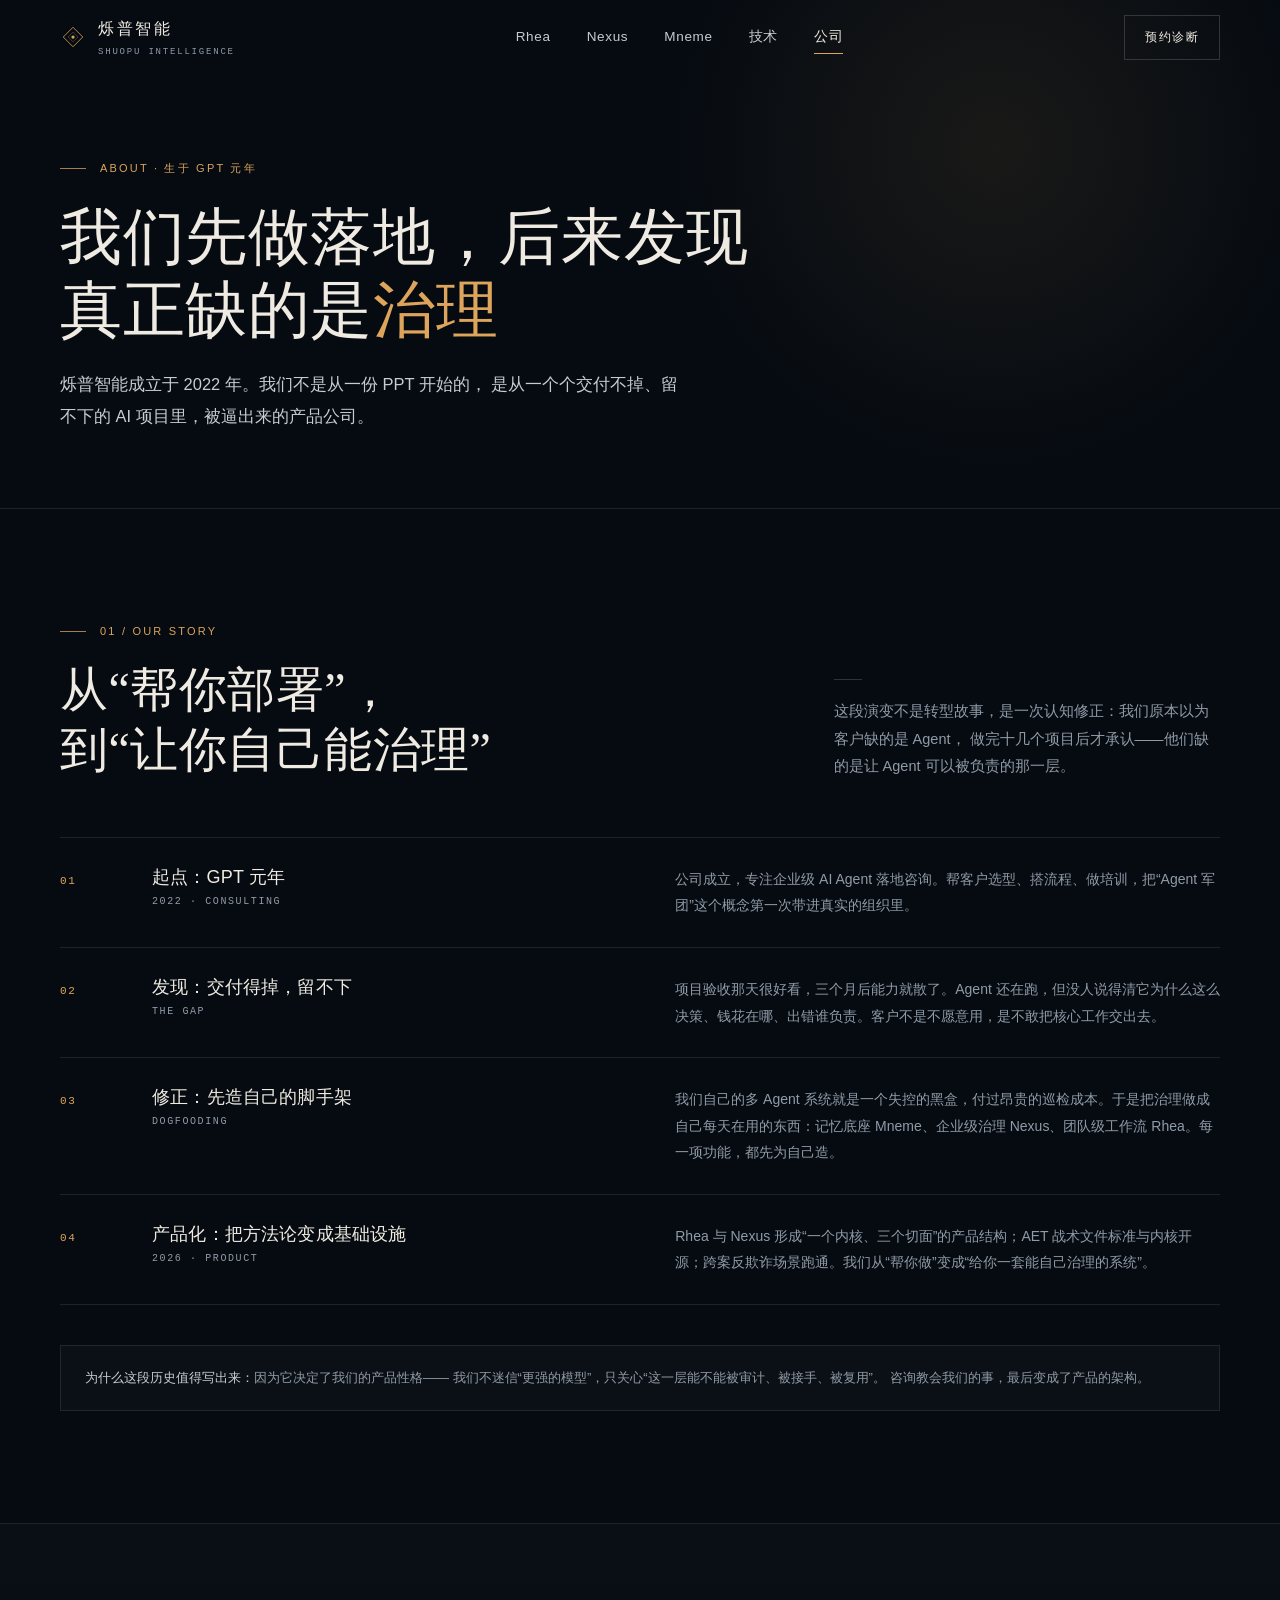
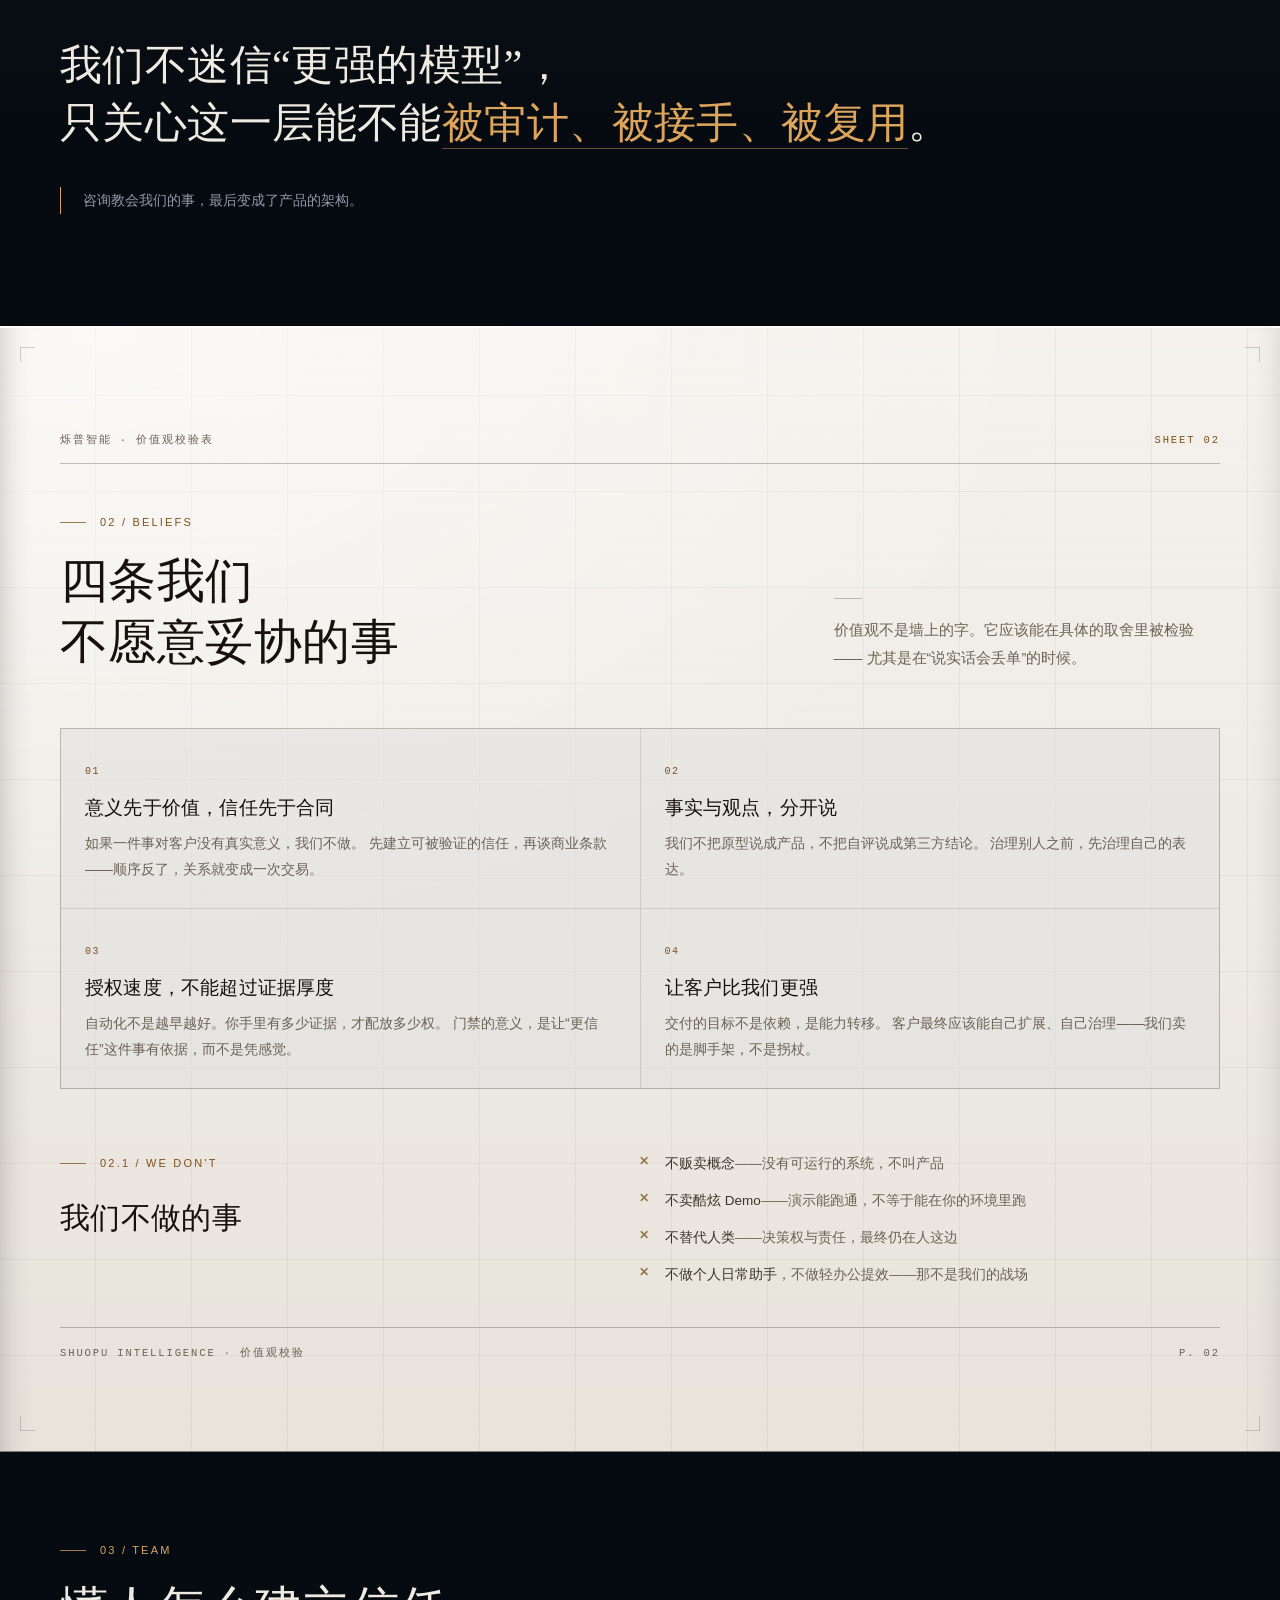
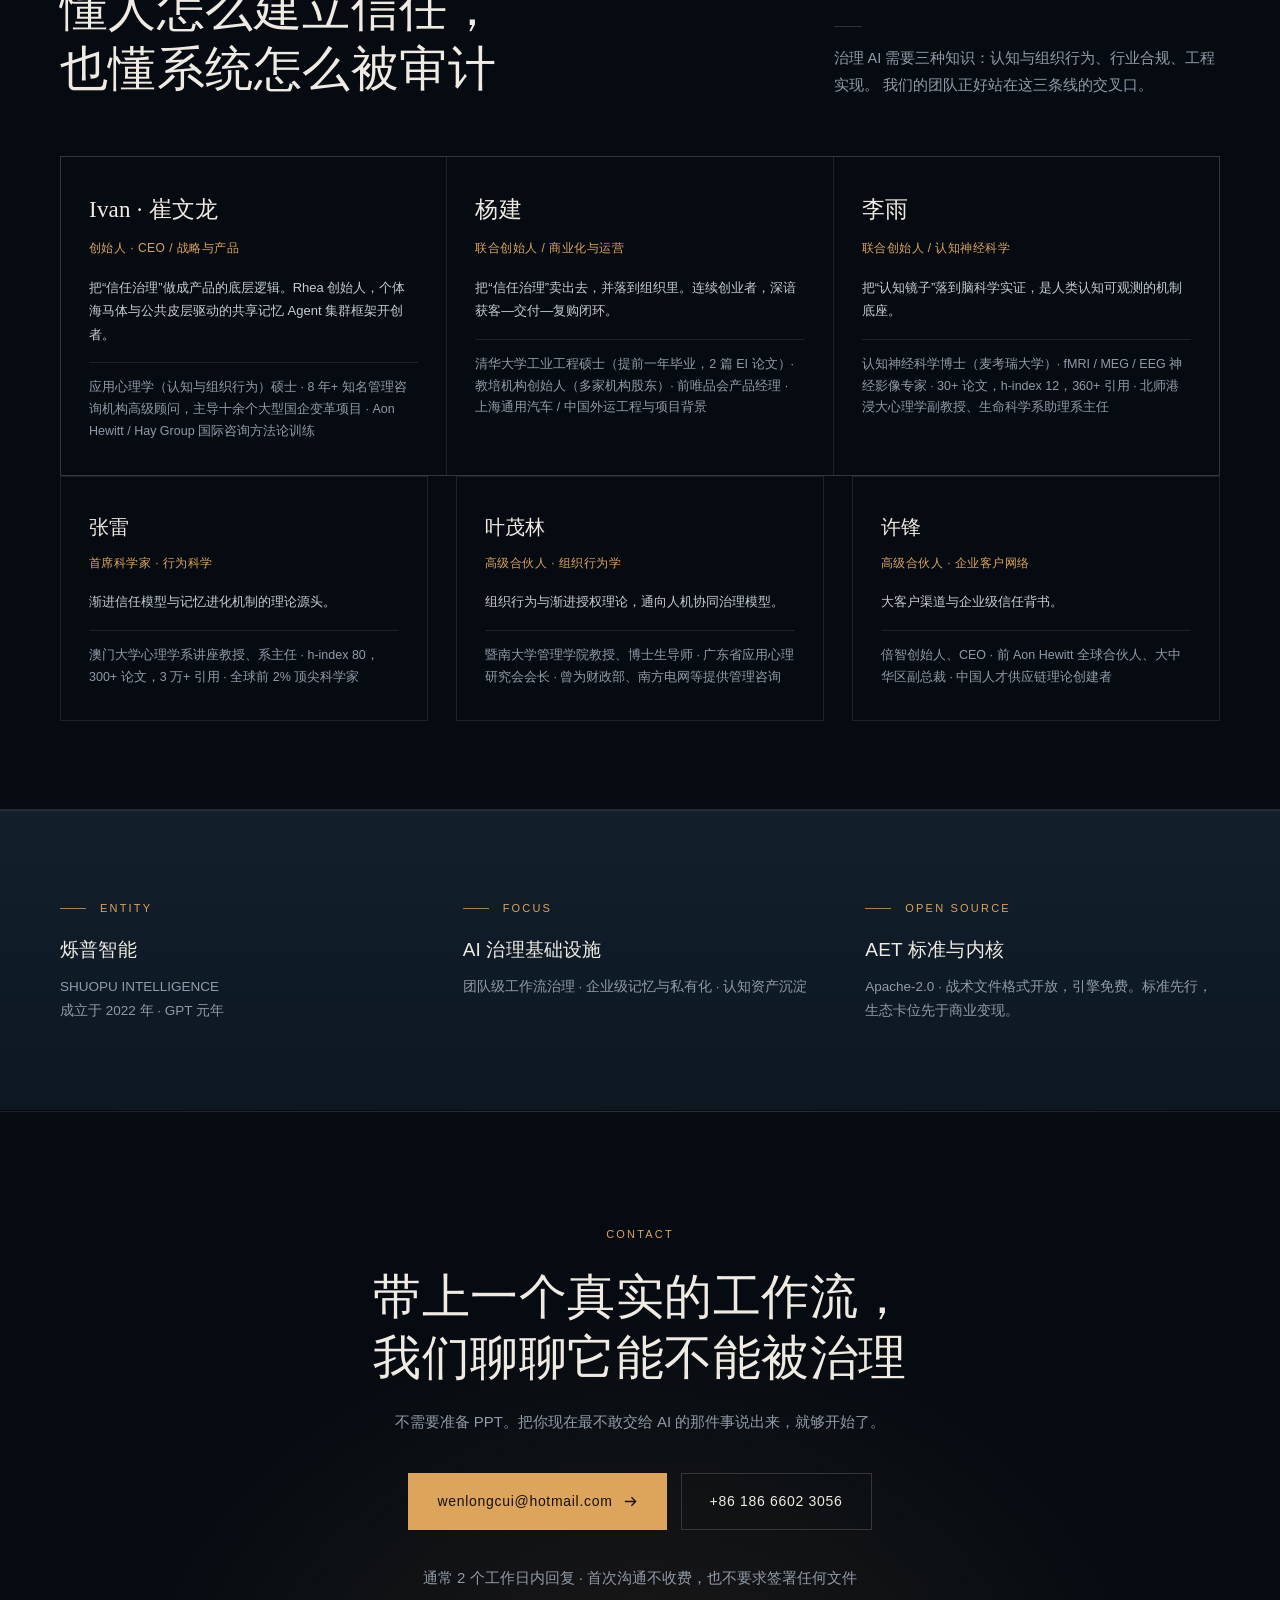
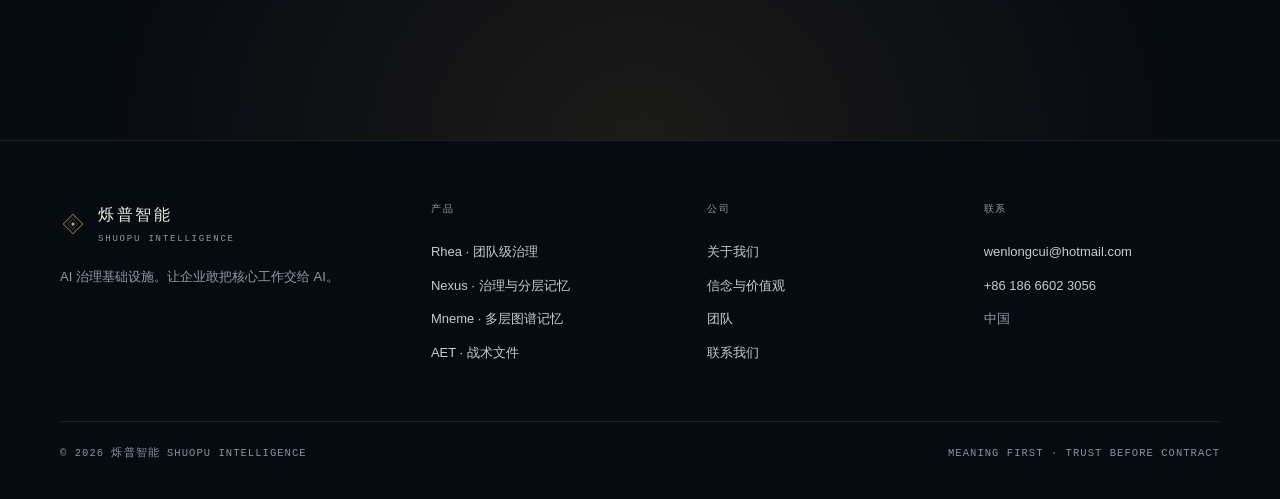
==== about.html @ 99a4a3c3 "docs(site): 烁普智能官网首版上线 7 个正式页面 + 品牌资产（22 文件 / 316KB），纯静态、零后端依赖。 部署到 GitHub Pages（免费 HTTPS + 全球 CDN），" ====
<!DOCTYPE html>
<html lang="zh-CN">
<head>
<meta charset="UTF-8">
<meta name="viewport" content="width=device-width, initial-scale=1.0">
<title>关于我们 · 烁普智能 | AI 治理基础设施</title>
<meta name="description" content="烁普智能成立于 GPT 元年 2022。从企业 Agent 落地咨询出发，把治理方法论产品化为 Rhea、Nexus 与 Mneme——做企业 AI 的治理基础设施。">
<meta name="theme-color" content="#060B11">
<link rel="stylesheet" href="assets/css/site.css">
<link rel="icon" href="data:image/svg+xml,%3Csvg xmlns='http://www.w3.org/2000/svg' viewBox='0 0 32 32'%3E%3Crect width='32' height='32' fill='%23060B11'/%3E%3Cpath d='M16 5 L27 16 L16 27 L5 16 Z' fill='none' stroke='%23DDA45C' stroke-width='1.2'/%3E%3Ccircle cx='16' cy='16' r='2.4' fill='%23DDA45C'/%3E%3C/svg%3E">
</head>
<body>

<a class="skip" href="#main">跳到主要内容</a>

<header class="nav">
  <div class="wrap">
    <a class="brand" href="index.html" aria-label="烁普智能首页">
      <svg viewBox="0 0 32 32" fill="none" aria-hidden="true">
        <path d="M16 4 L28 16 L16 28 L4 16 Z" stroke="#DDA45C" stroke-width="1"/>
        <path d="M16 10 L22 16 L16 22 L10 16 Z" stroke="#DDA45C" stroke-width="0.8" opacity="0.45"/>
        <circle cx="16" cy="16" r="2" fill="#DDA45C"/>
      </svg>
      <span class="brand-name">烁普智能<span>SHUOPU INTELLIGENCE</span></span>
    </a>
    <nav class="nav-links" id="navLinks">
      <a href="rhea.html">Rhea</a>
      <a href="nexus.html">Nexus</a>
      <a href="index.html#mneme">Mneme</a>
      <a href="index.html#technology">技术</a>
      <a href="about.html" class="active">公司</a>
      <a class="nav-mobile-cta" href="about.html#contact">预约诊断 →</a>
    </nav>
    <a class="nav-cta" href="#contact">预约诊断</a>
    <button class="burger" aria-label="菜单" aria-expanded="false"><span></span></button>
  </div>
</header>

<!-- HERO -->
<section class="phero">
  <div class="wrap">
    <div class="eyebrow rv">About · 生于 GPT 元年</div>
    <h1 class="h-display rv rv-d1">我们先做落地，后来发现<br>真正缺的是<span class="accent">治理</span></h1>
    <p class="rv rv-d2">
      烁普智能成立于 2022 年。我们不是从一份 PPT 开始的，
      是从一个个交付不掉、留不下的 AI 项目里，被逼出来的产品公司。
    </p>
  </div>
</section>

<main id="main" tabindex="-1">

<!-- 故事 -->
<section class="section section--xl">
  <div class="wrap">
    <div class="sec-head">
      <div>
        <div class="eyebrow rv">01 / Our Story</div>
        <h2 class="h1 rv rv-d1">从“帮你部署”，<br>到“让你自己能治理”</h2>
      </div>
      <p class="rv rv-d2">
        这段演变不是转型故事，是一次认知修正：我们原本以为客户缺的是 Agent，
        做完十几个项目后才承认——他们缺的是让 Agent 可以被负责的那一层。
      </p>
    </div>

    <div class="flist">
      <div class="fitem rv">
        <span class="n">01</span>
        <h3>起点：GPT 元年<small>2022 · Consulting</small></h3>
        <p>公司成立，专注企业级 AI Agent 落地咨询。帮客户选型、搭流程、做培训，把“Agent 军团”这个概念第一次带进真实的组织里。</p>
      </div>
      <div class="fitem rv">
        <span class="n">02</span>
        <h3>发现：交付得掉，留不下<small>The Gap</small></h3>
        <p>项目验收那天很好看，三个月后能力就散了。Agent 还在跑，但没人说得清它为什么这么决策、钱花在哪、出错谁负责。客户不是不愿意用，是不敢把核心工作交出去。</p>
      </div>
      <div class="fitem rv">
        <span class="n">03</span>
        <h3>修正：先造自己的脚手架<small>Dogfooding</small></h3>
        <p>我们自己的多 Agent 系统就是一个失控的黑盒，付过昂贵的巡检成本。于是把治理做成自己每天在用的东西：记忆底座 Mneme、企业级治理 Nexus、团队级工作流 Rhea。每一项功能，都先为自己造。</p>
      </div>
      <div class="fitem rv">
        <span class="n">04</span>
        <h3>产品化：把方法论变成基础设施<small>2026 · Product</small></h3>
        <p>Rhea 与 Nexus 形成“一个内核、三个切面”的产品结构；AET 战术文件标准与内核开源；跨案反欺诈场景跑通。我们从“帮你做”变成“给你一套能自己治理的系统”。</p>
      </div>
    </div>

    <div class="note rv mt-40">
      <strong>为什么这段历史值得写出来：</strong>因为它决定了我们的产品性格——
      我们不迷信“更强的模型”，只关心“这一层能不能被审计、被接手、被复用”。
      咨询教会我们的事，最后变成了产品的架构。
    </div>
  </div>
</section>

<!-- 全宽陈述段 · 落点 -->
<section class="lede">
  <div class="wrap">
    <p class="statement statement--long rv">我们不迷信“更强的模型”，<br>只关心这一层能不能<span class="accent">被审计、被接手、被复用</span>。</p>
    <p class="lede-note rv rv-d1">
      咨询教会我们的事，最后变成了产品的架构。
    </p>
  </div>
</section>

<!-- 信念 · 纸面段（本页唯一的反相页）-->
<section class="section sheet" id="belief">
  <div class="wrap">
    <div class="sheet-head">
      <span>烁普智能 · 价值观校验表</span>
      <span class="sl">SHEET 02</span>
    </div>

    <div class="sec-head">
      <div>
        <div class="eyebrow rv">02 / Beliefs</div>
        <h2 class="h1 rv rv-d1">四条我们<br>不愿意妥协的事</h2>
      </div>
      <p class="rv rv-d2">
        价值观不是墙上的字。它应该能在具体的取舍里被检验——
        尤其是在“说实话会丢单”的时候。
      </p>
    </div>

    <div class="mgrid mgrid--2 rv">
      <div class="mcell">
        <span class="m-k">01</span>
        <h3 class="bel-h">意义先于价值，信任先于合同</h3>
        <p class="bel-p">如果一件事对客户没有真实意义，我们不做。
          先建立可被验证的信任，再谈商业条款——顺序反了，关系就变成一次交易。</p>
      </div>
      <div class="mcell">
        <span class="m-k">02</span>
        <h3 class="bel-h">事实与观点，分开说</h3>
        <p class="bel-p">我们不把原型说成产品，不把自评说成第三方结论。
          治理别人之前，先治理自己的表达。</p>
      </div>
      <div class="mcell">
        <span class="m-k">03</span>
        <h3 class="bel-h">授权速度，不能超过证据厚度</h3>
        <p class="bel-p">自动化不是越早越好。你手里有多少证据，才配放多少权。
          门禁的意义，是让“更信任”这件事有依据，而不是凭感觉。</p>
      </div>
      <div class="mcell">
        <span class="m-k">04</span>
        <h3 class="bel-h">让客户比我们更强</h3>
        <p class="bel-p">交付的目标不是依赖，是能力转移。
          客户最终应该能自己扩展、自己治理——我们卖的是脚手架，不是拐杖。</p>
      </div>
    </div>

    <div class="split split--top mt-64">
      <div>
        <div class="eyebrow rv">02.1 / We Don't</div>
        <h3 class="h2 h2-sm rv rv-d1 mt-24">我们不做的事</h3>
      </div>
      <div class="rv rv-d1">
        <ul class="dont">
          <li><span>不贩卖概念</span>——没有可运行的系统，不叫产品</li>
          <li><span>不卖酷炫 Demo</span>——演示能跑通，不等于能在你的环境里跑</li>
          <li><span>不替代人类</span>——决策权与责任，最终仍在人这边</li>
          <li><span>不做个人日常助手</span>，不做轻办公提效——那不是我们的战场</li>
        </ul>
      </div>
    </div>

    <div class="folio">
      <span>SHUOPU INTELLIGENCE · 价值观校验</span>
      <span>P. 02</span>
    </div>
  </div>
</section>

<!-- 团队 -->
<section class="section" id="team">
  <div class="wrap">
    <div class="sec-head">
      <div>
        <div class="eyebrow rv">03 / Team</div>
        <h2 class="h1 rv rv-d1">懂人怎么建立信任，<br>也懂系统怎么被审计</h2>
      </div>
      <p class="rv rv-d2">
        治理 AI 需要三种知识：认知与组织行为、行业合规、工程实现。
        我们的团队正好站在这三条线的交叉口。
      </p>
    </div>

    <div class="team-grid">
      <div class="person rv">
        <div class="nm">Ivan · 崔文龙</div>
        <div class="rl">创始人 · CEO / 战略与产品</div>
        <p>把“信任治理”做成产品的底层逻辑。Rhea 创始人，个体海马体与公共皮层驱动的共享记忆 Agent 集群框架开创者。</p>
        <div class="cv">应用心理学（认知与组织行为）硕士 · 8 年+ 知名管理咨询机构高级顾问，主导十余个大型国企变革项目 · Aon Hewitt / Hay Group 国际咨询方法论训练</div>
      </div>
      <div class="person rv rv-d1">
        <div class="nm">杨建</div>
        <div class="rl">联合创始人 / 商业化与运营</div>
        <p>把“信任治理”卖出去，并落到组织里。连续创业者，深谙获客—交付—复购闭环。</p>
        <div class="cv">清华大学工业工程硕士（提前一年毕业，2 篇 EI 论文）· 教培机构创始人（多家机构股东）· 前唯品会产品经理 · 上海通用汽车 / 中国外运工程与项目背景</div>
      </div>
      <div class="person rv rv-d2">
        <div class="nm">李雨</div>
        <div class="rl">联合创始人 / 认知神经科学</div>
        <p>把“认知镜子”落到脑科学实证，是人类认知可观测的机制底座。</p>
        <div class="cv">认知神经科学博士（麦考瑞大学）· fMRI / MEG / EEG 神经影像专家 · 30+ 论文，h-index 12，360+ 引用 · 北师港浸大心理学副教授、生命科学系助理系主任</div>
      </div>
    </div>

    <div class="grid g3">
      <div class="person person--box rv">
        <div class="nm nm-sm">张雷</div>
        <div class="rl">首席科学家 · 行为科学</div>
        <p>渐进信任模型与记忆进化机制的理论源头。</p>
        <div class="cv">澳门大学心理学系讲座教授、系主任 · h-index 80，300+ 论文，3 万+ 引用 · 全球前 2% 顶尖科学家</div>
      </div>
      <div class="person person--box rv rv-d1">
        <div class="nm nm-sm">叶茂林</div>
        <div class="rl">高级合伙人 · 组织行为学</div>
        <p>组织行为与渐进授权理论，通向人机协同治理模型。</p>
        <div class="cv">暨南大学管理学院教授、博士生导师 · 广东省应用心理研究会会长 · 曾为财政部、南方电网等提供管理咨询</div>
      </div>
      <div class="person person--box rv rv-d2">
        <div class="nm nm-sm">许锋</div>
        <div class="rl">高级合伙人 · 企业客户网络</div>
        <p>大客户渠道与企业级信任背书。</p>
        <div class="cv">倍智创始人、CEO · 前 Aon Hewitt 全球合伙人、大中华区副总裁 · 中国人才供应链理论创建者</div>
      </div>
    </div>
  </div>
</section>

<!-- 公司信息 -->
<section class="section bg-2 section--line">
  <div class="wrap">
    <div class="grid g3 g3--wide">
      <div class="rv">
        <div class="eyebrow">Entity</div>
        <h3 class="h3" style="margin:16px 0 10px">烁普智能</h3>
        <p class="small">SHUOPU INTELLIGENCE<br>成立于 2022 年 · GPT 元年</p>
      </div>
      <div class="rv rv-d1">
        <div class="eyebrow">Focus</div>
        <h3 class="h3" style="margin:16px 0 10px">AI 治理基础设施</h3>
        <p class="small">团队级工作流治理 · 企业级记忆与私有化 · 认知资产沉淀</p>
      </div>
      <div class="rv rv-d2">
        <div class="eyebrow">Open Source</div>
        <h3 class="h3" style="margin:16px 0 10px">AET 标准与内核</h3>
        <p class="small">Apache-2.0 · 战术文件格式开放，引擎免费。标准先行，生态卡位先于商业变现。</p>
      </div>
    </div>
  </div>
</section>

<!-- 联系 -->
<section class="cta" id="contact">
  <div class="wrap">
    <div class="eyebrow eyebrow--plain eyebrow--c rv">Contact</div>
    <h2 class="h1 rv rv-d1">带上一个真实的工作流，<br>我们聊聊它能不能被治理</h2>
    <p class="rv rv-d2">不需要准备 PPT。把你现在最不敢交给 AI 的那件事说出来，就够开始了。</p>
    <div class="cta-actions rv rv-d3">
      <a class="btn btn--solid" href="mailto:wenlongcui@hotmail.com">wenlongcui@hotmail.com
        <svg viewBox="0 0 16 16" fill="none" stroke="currentColor" stroke-width="1.4"><path d="M2 8h11M9 3.5 13.5 8 9 12.5"/></svg>
      </a>
      <a class="btn btn--ghost" href="tel:18666023056">+86 186 6602 3056</a>
    </div>
    <p class="small rv rv-d3" style="margin-top:34px">通常 2 个工作日内回复 · 首次沟通不收费，也不要求签署任何文件</p>
  </div>
</section>

</main>

<footer class="footer">
  <div class="wrap">
    <div class="foot-top">
      <div class="foot-brand">
        <a class="brand" href="index.html">
          <svg viewBox="0 0 32 32" fill="none" aria-hidden="true">
            <path d="M16 4 L28 16 L16 28 L4 16 Z" stroke="#DDA45C" stroke-width="1"/>
            <path d="M16 10 L22 16 L16 22 L10 16 Z" stroke="#DDA45C" stroke-width="0.8" opacity="0.45"/>
            <circle cx="16" cy="16" r="2" fill="#DDA45C"/>
          </svg>
          <span class="brand-name">烁普智能<span>SHUOPU INTELLIGENCE</span></span>
        </a>
        <p>AI 治理基础设施。让企业敢把核心工作交给 AI。</p>
      </div>
      <div class="foot-col">
        <h5>产品</h5>
        <a href="rhea.html">Rhea · 团队级治理</a>
        <a href="nexus.html">Nexus · 治理与分层记忆</a>
        <a href="index.html#mneme">Mneme · 多层图谱记忆</a>
        <a href="index.html#technology">AET · 战术文件</a>
      </div>
      <div class="foot-col">
        <h5>公司</h5>
        <a href="about.html">关于我们</a>
        <a href="about.html#belief">信念与价值观</a>
        <a href="index.html#team">团队</a>
        <a href="about.html#contact">联系我们</a>
      </div>
      <div class="foot-col">
        <h5>联系</h5>
        <a href="mailto:wenlongcui@hotmail.com">wenlongcui@hotmail.com</a>
        <a href="tel:18666023056">+86 186 6602 3056</a>
        <span style="color:var(--muted)">中国</span>
      </div>
    </div>
    <div class="foot-bot">
      <span>© 2026 烁普智能 SHUOPU INTELLIGENCE</span>
      <span>MEANING FIRST · TRUST BEFORE CONTRACT</span>
    </div>
  </div>
</footer>

<script src="assets/js/site.js"></script>
</body>
</html>
---- assets/css/site.css ----
/* ==========================================================================
   烁普智能 · SHUOPU INTELLIGENCE
   Design system — dark editorial / infrastructure

   三层明度（这是全站"翻页感"的地基）：
     01 深场   --ink-0      连续阅读的地面
     02 抬升面 --bg-2       带顶边高光与技术线的"面板"，比地面亮一档
     03 纸面   --.sheet     米白反相页，每页最多 1 处，像从黑册子里翻出的一页装订报告

   章节垂直节奏三档：--rh-1 112（开章）/ --rh-2 88（常规）/ --rh-3 64（续写）
   ========================================================================== */

:root {
  /* ---- 明度阶梯 ---- */
  --ink-0: #060B11;          /* 深场 */
  --ink-1: #0E1A25;          /* 抬升面（.bg-2 渐变落点） */
  --ink-1h: #131F2B;         /* 抬升面渐变起点 */
  --ink-1b: #0C1722;         /* 抬升面渐变终点 */
  --ink-2: #16232F;          /* 面板内再抬一层（hover / 子块） */
  --ink-3: #1D2C3A;
  --ink-console: #070E15;

  /* ---- 文字（深场）---- */
  --text: #EFEBE2;
  --text-2: #C6CCD3;
  --muted: #909BA8;          /* 正文小字 6.9:1 on ink-0 */
  --muted-2: #86929F;        /* 弱化但仍达 AA（表格"不具备"列） */

  /* ---- 线 ---- */
  --line: rgba(232, 228, 218, 0.10);
  --line-2: rgba(232, 228, 218, 0.18);
  --line-3: rgba(232, 228, 218, 0.26);

  /* ---- 强调 ---- */
  --amber: #DDA45C;
  --amber-2: #F0C48A;
  --amber-dim: rgba(221, 164, 92, 0.14);
  --teal: #7FB3AB;
  --violet: #A6A0CF;

  /* ---- 纸面（反相页）---- */
  --paper: #EFEBE3;
  --paper-2: #E8E3D9;
  --paper-ink: #16110C;      /* 15.9:1 */
  --paper-ink-2: #3B3429;    /* 10.3:1 */
  --paper-ink-3: #6A6255;    /* 5.1:1 */
  --paper-line: rgba(22, 17, 12, 0.14);
  --paper-line-2: rgba(22, 17, 12, 0.26);
  --paper-grid: rgba(22, 17, 12, 0.05);
  --paper-mark: rgba(22, 17, 12, 0.32);
  --paper-edge: rgba(255, 253, 248, 0.9);
  --paper-amber: #7E5119;    /* 5.7:1 on paper, 5.1:1 on 赭色底 */
  --paper-amber-2: #5F3C10;
  --paper-teal: #2C645E;     /* 5.6:1 */
  --paper-violet: #4F4A87;

  /* ---- 字体 ---- */
  --sans: "Inter", -apple-system, BlinkMacSystemFont, "Segoe UI", "PingFang SC",
    "Hiragino Sans GB", "Microsoft YaHei", "Source Han Sans SC", "Noto Sans CJK SC",
    sans-serif;
  --serif: "Songti SC", "Source Han Serif SC", "Noto Serif CJK SC", "Noto Serif SC",
    "STSong", "SimSun", Georgia, serif;
  --mono: "SF Mono", "JetBrains Mono", "IBM Plex Mono", Menlo, Consolas, monospace;

  /* ---- 尺度 ---- */
  --w: 1240px;
  --pad: 40px;
  --nav-h: 76px;

  /* ---- 章节节奏 ---- */
  --rh-1: 112px;
  --rh-2: 88px;
  --rh-3: 64px;

  /* ---- 动效 ---- */
  --ease: cubic-bezier(0.22, 0.61, 0.36, 1);
  --t-fast: 0.24s;
  --t-mid: 0.4s;
  --rv: 0.7s;
}

* { margin: 0; padding: 0; box-sizing: border-box; }

html {
  scroll-behavior: smooth;
  scroll-padding-top: calc(var(--nav-h) + 20px);
  -webkit-text-size-adjust: 100%;
}

body {
  background: var(--ink-0);
  color: var(--text);
  font-family: var(--sans);
  font-size: 15px;
  line-height: 1.8;
  font-weight: 400;
  text-rendering: optimizeLegibility;
  overflow-x: clip;
}

::selection { background: var(--amber); color: #0A121B; }
.sheet ::selection { background: var(--paper-amber); color: var(--paper); }

a { color: inherit; text-decoration: none; }
img, svg { display: block; max-width: 100%; }
ul { list-style: none; }
button { font: inherit; color: inherit; }

/* ---------- 键盘可达性底座 ---------- */
:focus { outline: none; }
:focus-visible {
  outline: 2px solid var(--amber);
  outline-offset: 3px;
}
.sheet :focus-visible { outline-color: var(--paper-amber); }
a:focus-visible,
button:focus-visible,
.pcard:focus-visible,
.gate:focus-visible {
  outline: 2px solid var(--amber);
  outline-offset: 3px;
}
.sheet a:focus-visible,
.sheet button:focus-visible { outline-color: var(--paper-amber); }

.skip {
  position: fixed;
  top: 10px; left: 10px;
  z-index: 300;
  padding: 10px 16px;
  background: var(--amber);
  color: #14100A;
  font-size: 13px;
  font-weight: 500;
  transform: translateY(-160%);
  transition: transform var(--t-fast) var(--ease);
}
.skip:focus-visible { transform: none; }

.sr-only {
  position: absolute;
  width: 1px; height: 1px;
  padding: 0; margin: -1px;
  overflow: hidden;
  clip: rect(0 0 0 0);
  white-space: nowrap;
  border: 0;
}

/* ---------- layout ---------- */
.wrap { max-width: var(--w); margin: 0 auto; padding: 0 var(--pad); }

.section { padding: var(--rh-2) 0; position: relative; }
.section--xl { padding: var(--rh-1) 0; }
.section--tight { padding: var(--rh-3) 0; }
.section--line { border-top: 1px solid var(--line); }

.bg-1 { background: var(--ink-0); }

/* 抬升面：不是"另一个底色"，是"叠在场地之上的一张板" */
.bg-2 {
  background:
    linear-gradient(180deg, var(--ink-1h) 0%, var(--ink-1) 58%, var(--ink-1b) 100%);
  box-shadow:
    inset 0 1px 0 rgba(232, 228, 218, 0.07),
    inset 0 -1px 0 rgba(0, 0, 0, 0.5);
}

.bg-3 { background: linear-gradient(180deg, var(--ink-1), var(--ink-0)); }

.grid { display: grid; gap: 28px; }
.g2 { grid-template-columns: repeat(2, 1fr); }
.g3 { grid-template-columns: repeat(3, 1fr); }
.g4 { grid-template-columns: repeat(4, 1fr); }
.gap-1 { gap: 1px; background: var(--line); border: 1px solid var(--line); }

/* 间距工具类：所有竖向留白从这里取，不再写内联魔法数 */
.mt-16 { margin-top: 16px; }
.mt-24 { margin-top: 24px; }
.mt-32 { margin-top: 32px; }
.mt-40 { margin-top: 40px; }
.mt-48 { margin-top: 48px; }
.mt-56 { margin-top: 56px; }
.mt-64 { margin-top: 64px; }
.mt-72 { margin-top: 72px; }
.mb-16 { margin-bottom: 16px; }
.mb-24 { margin-bottom: 24px; }
.g3--tight { gap: 18px; }
.tbl-wrap { overflow-x: auto; -webkit-overflow-scrolling: touch; }
/* 只有真的溢出才遮右侧（mask 不随内容滚动，不会漂）；不可滚就别装可滚 */
.tbl-wrap.is-scrollable {
  -webkit-mask-image: linear-gradient(90deg, #000 calc(100% - 32px), transparent);
  mask-image: linear-gradient(90deg, #000 calc(100% - 32px), transparent);
}
.tbl-wrap.is-scrollable.at-end {
  -webkit-mask-image: none;
  mask-image: none;
}
.tbl--wide { min-width: 720px; }
.note--row { display: flex; gap: 14px; align-items: center; flex-wrap: wrap; }
.eyebrow--c { justify-content: center; }
.br-d { display: inline; }
.dlbl { margin-left: 8px; }
.col-62 { max-width: 620px; }

/* ---------- type ---------- */
.eyebrow {
  font-family: var(--sans);
  font-size: 11px;
  letter-spacing: 0.2em;
  text-transform: uppercase;
  color: var(--amber);
  display: flex;
  align-items: center;
  gap: 14px;
  font-weight: 500;
  flex-wrap: wrap;
  line-height: 1.9;
}
.eyebrow::before {
  content: "";
  width: 26px;
  height: 1px;
  background: var(--amber);
  opacity: 0.75;
  flex: none;
}
.eyebrow--plain::before { display: none; }

h1, h2, h3, h4 { font-weight: 400; line-height: 1.28; letter-spacing: 0.01em; }
.h-display, .h1, .h2, h3, .h3, .lede .statement { text-wrap: balance; }

.h-display {
  font-family: var(--serif);
  font-size: clamp(38px, 5.1vw, 68px);
  line-height: 1.18;
  letter-spacing: 0.01em;
  font-weight: 400;
}
.h1 { font-family: var(--serif); font-size: clamp(30px, 3.9vw, 48px); line-height: 1.26; }
.h2 { font-family: var(--serif); font-size: clamp(25px, 2.9vw, 36px); line-height: 1.3; }
.h3 { font-size: 19px; line-height: 1.55; font-weight: 500; letter-spacing: 0.01em; }
.h4 { font-size: 15px; font-weight: 500; letter-spacing: 0.02em; }
.h2-sm { font-size: clamp(23px, 2.4vw, 30px); }
.stat--sm .num { font-size: 26px; }
.g2--wide { gap: 60px; }
.g3--mid { gap: 20px; }

.accent { color: var(--amber); }
.dim { color: var(--muted); }

.lead {
  font-size: 17.5px;
  line-height: 1.9;
  color: var(--text-2);
  font-weight: 400;
}
.small { font-size: 13.5px; line-height: 1.8; color: var(--muted); }
.body-sm { font-size: 14.5px; line-height: 1.9; color: var(--muted); }
.mono { font-family: var(--mono); font-variant-numeric: tabular-nums; }

/* ---------- nav ---------- */
.nav {
  position: fixed;
  inset: 0 0 auto 0;
  z-index: 100;
  height: var(--nav-h);
  display: flex;
  align-items: center;
  transition: background var(--t-mid) var(--ease), border-color var(--t-mid) var(--ease);
  border-bottom: 1px solid transparent;
}
.nav.scrolled {
  background: rgba(6, 11, 17, 0.86);
  backdrop-filter: blur(18px) saturate(140%);
  -webkit-backdrop-filter: blur(18px) saturate(140%);
  border-bottom-color: var(--line);
}
.nav .wrap { display: flex; align-items: center; justify-content: space-between; width: 100%; }

.brand { display: flex; align-items: center; gap: 12px; }
.brand svg { width: 26px; height: 26px; flex: none; }
.brand-name {
  font-size: 16px;
  letter-spacing: 0.16em;
  font-weight: 500;
}
.brand-name span {
  font-family: var(--mono);
  font-size: 9px;
  letter-spacing: 0.2em;
  color: var(--muted);
  display: block;
  margin-top: 1px;
  font-weight: 400;
}

.nav-links { display: flex; align-items: center; gap: 36px; }
.nav-links a {
  font-size: 13.5px;
  color: var(--text-2);
  letter-spacing: 0.05em;
  position: relative;
  padding: 4px 0;
  transition: color var(--t-fast);
}
.nav-links a::after {
  content: "";
  position: absolute;
  left: 0; bottom: 0;
  width: 0; height: 1px;
  background: var(--amber);
  transition: width 0.35s var(--ease);
}
.nav-links a:hover,
.nav-links a:focus-visible { color: var(--text); }
.nav-links a:hover::after,
.nav-links a:focus-visible::after,
.nav-links a.active::after { width: 100%; }
.nav-links a.active { color: var(--text); }
.nav-mobile-cta { display: none; }

.nav-cta {
  font-size: 12px;
  letter-spacing: 0.12em;
  border: 1px solid var(--line-2);
  padding: 11px 20px;
  color: var(--text);
  transition: color var(--t-fast) var(--ease), border-color var(--t-fast) var(--ease),
    background var(--t-fast) var(--ease);
  white-space: nowrap;
}
.nav-cta:hover,
.nav-cta:focus-visible {
  border-color: var(--amber);
  color: var(--amber-2);
  background: var(--amber-dim);
}

.burger {
  display: none;
  width: 44px; height: 44px;
  align-items: center;
  justify-content: center;
  background: none;
  border: 1px solid var(--line-2);
  cursor: pointer;
}
.burger span {
  display: block;
  width: 16px; height: 1px;
  background: var(--text);
  position: relative;
}
.burger span::before, .burger span::after {
  content: ""; position: absolute; left: 0;
  width: 16px; height: 1px; background: var(--text);
}
.burger span::before { top: -5px; }
.burger span::after { top: 5px; }

/* ---------- hero ---------- */
.hero {
  position: relative;
  padding: calc(var(--nav-h) + 58px) 0 56px;
  min-height: 88svh;
  display: flex;
  align-items: center;
  overflow: hidden;
}
.hero > .wrap { width: 100%; }
.hero::before {
  content: "";
  position: absolute;
  inset: 0;
  background-image:
    linear-gradient(rgba(232, 228, 218, 0.035) 1px, transparent 1px),
    linear-gradient(90deg, rgba(232, 228, 218, 0.035) 1px, transparent 1px);
  background-size: 88px 88px;
  mask-image: radial-gradient(ellipse 80% 60% at 60% 30%, #000 0%, transparent 78%);
  -webkit-mask-image: radial-gradient(ellipse 80% 60% at 60% 30%, #000 0%, transparent 78%);
  pointer-events: none;
}
.hero::after {
  content: "";
  position: absolute;
  top: -22%; right: -12%;
  width: 820px; height: 820px;
  background: radial-gradient(circle, rgba(221, 164, 92, 0.12) 0%, transparent 62%);
  pointer-events: none;
}

.hero-grid {
  position: relative;
  z-index: 2;
  display: grid;
  grid-template-columns: 1.04fr 0.96fr;
  gap: 56px;
  align-items: center;
}
.hero h1 { margin: 24px 0 24px; }
.hero-sub {
  font-size: 16.5px;
  line-height: 1.92;
  color: var(--text-2);
  max-width: 520px;
}
.hero-actions { display: flex; gap: 14px; margin-top: 36px; flex-wrap: wrap; }

/* hero 证据条：只用站内已有事实，四个格子，不吹 */
.evidence {
  position: relative;
  z-index: 2;
  margin-top: 52px;
  display: grid;
  grid-template-columns: repeat(4, 1fr);
  border-top: 1px solid var(--line-2);
}
.evidence li {
  padding: 18px 24px 0 0;
  border-right: 1px solid var(--line);
}
.evidence li:last-child { border-right: 0; }
.evidence li + li { padding-left: 24px; }
.evidence .e-k {
  display: block;
  font-family: var(--mono);
  font-size: 10.5px;
  letter-spacing: 0.18em;
  text-transform: uppercase;
  color: var(--muted);
}
.evidence .e-v {
  display: block;
  font-size: 14px;
  letter-spacing: 0.02em;
  color: var(--text);
  margin-top: 6px;
}

.btn {
  display: inline-flex;
  align-items: center;
  gap: 10px;
  padding: 15px 28px;
  font-size: 14px;
  letter-spacing: 0.05em;
  border: 1px solid var(--line-2);
  transition: color var(--t-mid) var(--ease), border-color var(--t-mid) var(--ease),
    background var(--t-mid) var(--ease), transform var(--t-fast) var(--ease);
  cursor: pointer;
  background: none;
  color: var(--text);
  font-family: var(--sans);
  font-weight: 400;
}
.btn svg { width: 15px; height: 15px; transition: transform var(--t-mid) var(--ease); }
.btn:hover svg,
.btn:focus-visible svg { transform: translateX(4px); }
.btn--solid {
  background: var(--amber);
  border-color: var(--amber);
  color: #14100A;
  font-weight: 500;
}
.btn--solid:hover,
.btn--solid:focus-visible { background: var(--amber-2); border-color: var(--amber-2); }
.btn--ghost:hover,
.btn--ghost:focus-visible {
  border-color: var(--amber);
  color: var(--amber-2);
  background: rgba(221, 164, 92, 0.07);
}

/* hero visual */
.hero-visual { position: relative; }
.hero-visual svg { width: 100%; height: auto; }
.hero-visual--m { display: none; }

/* ---------- section header（非对称：标题 1.3 / 说明 0.7，底对齐）---------- */
.sec-head {
  display: grid;
  grid-template-columns: 1.3fr 0.7fr;
  gap: 40px 56px;
  align-items: end;
  margin-bottom: 56px;
}
.sec-head .h1,
.sec-head .h2 { margin-top: 18px; }
.sec-head > p {
  color: var(--muted);
  font-size: 14.5px;
  line-height: 1.9;
  max-width: 400px;
  justify-self: end;
}
.sec-head > p::before {
  content: "";
  display: block;
  width: 28px;
  height: 1px;
  background: var(--line-2);
  margin-bottom: 18px;
}
.sec-head--center { grid-template-columns: 1fr; text-align: center; justify-items: center; }
.sec-head--center .eyebrow { justify-content: center; }
.sec-head--center > p { justify-self: center; margin-top: 18px; }
.sec-head--center > p::before { margin-left: auto; margin-right: auto; }

/* ---------- 全宽单栏陈述段（眼睛的"落点"）---------- */
.lede {
  border-top: 1px solid var(--line);
  padding: var(--rh-1) 0;
  position: relative;
  background: linear-gradient(180deg, rgba(232, 228, 218, 0.02), rgba(232, 228, 218, 0) 55%);
}
.lede .statement {
  font-family: var(--serif);
  font-size: clamp(28px, 4.4vw, 56px);
  line-height: 1.36;
  letter-spacing: 0.01em;
  max-width: 20em;
}
.lede .statement--long { font-size: clamp(24px, 3.3vw, 44px); max-width: 24em; }
.lede-note {
  margin-top: 36px;
  max-width: 560px;
  padding-left: 22px;
  border-left: 1px solid var(--amber);
  font-size: 14px;
  line-height: 1.9;
  color: var(--muted);
}

.statement {
  font-family: var(--serif);
  font-size: clamp(24px, 3.2vw, 40px);
  line-height: 1.45;
  letter-spacing: 0.01em;
  max-width: 900px;
}
.statement .accent { border-bottom: 1px solid rgba(221, 164, 92, 0.45); padding-bottom: 2px; }

.pull {
  border-left: 1px solid var(--amber);
  padding: 6px 0 6px 26px;
  font-family: var(--serif);
  font-size: 22px;
  line-height: 1.7;
  color: var(--text-2);
}

/* ---------- cards ---------- */
.card {
  background: linear-gradient(180deg, rgba(232, 228, 218, 0.045), rgba(232, 228, 218, 0.012));
  border: 1px solid var(--line);
  padding: 34px 30px;
  position: relative;
  transition: border-color var(--t-mid) var(--ease), background var(--t-mid) var(--ease);
}
.card:hover {
  border-color: rgba(221, 164, 92, 0.34);
  background: linear-gradient(180deg, rgba(221, 164, 92, 0.065), rgba(232, 228, 218, 0.012));
}
.card .idx {
  font-family: var(--mono);
  font-size: 10.5px;
  letter-spacing: 0.16em;
  color: var(--amber);
  display: block;
  margin-bottom: 20px;
}
.card h3 { font-size: 18px; font-weight: 500; margin-bottom: 10px; letter-spacing: 0.01em; }
.card p { font-size: 14px; line-height: 1.85; color: var(--muted); }
.card--plain { background: none; }
.card--plain:hover { background: rgba(232, 228, 218, 0.022); }
.card--sm { padding: 24px 20px; }
.card--sm h3 { font-size: 16px; }
/* 顾问卡片：无边框，靠留白与标题分层 */
.advisor { border: 0; padding: 26px 0 0; }
.advisor h3 { font-size: 16px; }

/* stat */
.stat { padding: 26px 0; border-top: 1px solid var(--line); }
.stat .num {
  font-family: var(--mono);
  font-size: 40px;
  letter-spacing: -0.02em;
  line-height: 1.05;
  color: var(--text);
  font-weight: 400;
}
.stat .num em { font-style: normal; color: var(--amber); font-size: 20px; }
.stat .lbl { font-size: 13px; color: var(--muted); margin-top: 10px; letter-spacing: 0.03em; }

/* ---------- product cards：主次分明 ---------- */
.pcards {
  display: grid;
  grid-template-columns: 1.36fr 1fr 1fr;
  gap: 0;
  align-items: stretch;
}
.pcard {
  --ac: var(--amber);
  background: var(--ink-0);
  border: 1px solid var(--line);
  padding: 40px 32px 34px;
  display: flex;
  flex-direction: column;
  min-height: 400px;
  position: relative;
  overflow: hidden;
  transition: background var(--t-mid) var(--ease), border-color var(--t-mid) var(--ease),
    transform var(--t-mid) var(--ease), box-shadow var(--t-mid) var(--ease);
  z-index: 1;
}
.pcard + .pcard { border-left: 0; }
.pcard::before {
  content: "";
  position: absolute;
  inset: 0 0 auto 0;
  height: 1px;
  background: var(--ac);
  opacity: 0.9;
  transition: opacity var(--t-mid) var(--ease), height var(--t-mid) var(--ease);
}
.pcard:hover,
.pcard:focus-visible {
  background: var(--ink-1);
  border-color: rgba(232, 228, 218, 0.2);
  transform: translateY(-5px);
  box-shadow: 0 26px 50px -30px rgba(0, 0, 0, 0.9);
  z-index: 3;
}
.pcard:hover::before,
.pcard:focus-visible::before { opacity: 1; height: 2px; }

.pcard--lead {
  background: linear-gradient(180deg, rgba(221, 164, 92, 0.055), rgba(232, 228, 218, 0.012));
  padding: 48px 38px 40px;
}
.pcard--lead:hover,
.pcard--lead:focus-visible {
  background: linear-gradient(180deg, rgba(221, 164, 92, 0.1), rgba(232, 228, 218, 0.018));
}
.accent-teal { --ac: var(--teal); }
.accent-violet { --ac: var(--violet); }

.pcard .tag {
  font-family: var(--mono);
  font-size: 10.5px;
  letter-spacing: 0.18em;
  text-transform: uppercase;
  color: var(--muted);
}
.pcard .pname {
  font-family: var(--serif);
  font-size: 32px;
  letter-spacing: 0.04em;
  margin: 16px 0 6px;
  line-height: 1.1;
}
.pcard--lead .pname { font-size: 40px; }
.pcard .prole { font-size: 13.5px; color: var(--ac); letter-spacing: 0.04em; }
.pcard p { font-size: 14px; color: var(--muted); line-height: 1.85; margin: 20px 0 24px; flex: 1; }
.pcard .chips { margin-bottom: 26px; }
.pcard-cta { align-self: flex-start; font-size: 13.5px; padding: 13px 22px; }
.pcard .go {
  font-size: 13px;
  letter-spacing: 0.08em;
  color: var(--text-2);
  display: flex; align-items: center; gap: 10px;
  transition: color var(--t-fast), gap 0.3s var(--ease);
}
.pcard:hover .go,
.pcard:focus-visible .go { color: var(--amber-2); gap: 16px; }
.pcard .glyph {
  position: absolute;
  right: -30px; bottom: -30px;
  width: 190px; height: 190px;
  opacity: 0.14;
  transition: opacity var(--t-mid), transform 0.8s var(--ease);
  pointer-events: none;
}
.pcard:hover .glyph,
.pcard:focus-visible .glyph { opacity: 0.32; transform: rotate(8deg) scale(1.04); }

/* 产品链 */
.chain {
  margin-top: 40px;
  display: flex;
  justify-content: space-between;
  align-items: center;
  gap: 24px;
  flex-wrap: wrap;
  border-top: 1px solid var(--line);
  padding-top: 24px;
}

/* ---------- feature list ---------- */
.flist { display: grid; gap: 0; }
.fitem {
  display: grid;
  grid-template-columns: 64px 1fr 1.1fr;
  gap: 28px;
  padding: 28px 0;
  border-top: 1px solid var(--line);
  align-items: start;
}
.fitem:last-child { border-bottom: 1px solid var(--line); }
.fitem .n {
  font-family: var(--mono);
  font-size: 11px;
  color: var(--amber);
  letter-spacing: 0.14em;
  padding-top: 6px;
}
.fitem h3 { font-size: 18px; font-weight: 500; }
.fitem h3 small {
  display: block;
  font-family: var(--mono);
  font-size: 10px;
  letter-spacing: 0.16em;
  color: var(--muted);
  margin-top: 7px;
  text-transform: uppercase;
  font-weight: 400;
}
.fitem p { font-size: 14px; color: var(--muted); line-height: 1.9; }

.flist--stack .fitem { grid-template-columns: 40px 1fr; gap: 0 18px; padding: 24px 0; }
.flist--stack .fitem .n { grid-row: 1; padding-top: 4px; }
.flist--stack .fitem h3 { grid-column: 2; }
.flist--stack .fitem p { grid-column: 2; margin-top: 8px; max-width: 460px; }

/* ---------- chips ---------- */
.chips { display: flex; flex-wrap: wrap; gap: 8px; }
.chip {
  display: inline-flex;
  align-items: center;
  font-size: 12.5px;
  letter-spacing: 0.02em;
  color: var(--text-2);
  border: 1px solid var(--line-2);
  padding: 6px 14px;
  white-space: nowrap;
  transition: color var(--t-fast) var(--ease), border-color var(--t-fast) var(--ease),
    background var(--t-fast) var(--ease);
}
button.chip, a.chip { min-height: 44px; }
button.chip { color: var(--text-2); background: none; }
button.chip:hover,
button.chip:focus-visible { border-color: var(--amber); color: var(--amber-2); }
button.chip.on { border-color: var(--amber); color: var(--amber-2); background: var(--amber-dim); }

/* ---------- gate ladder ---------- */
.gates {
  display: grid;
  grid-template-columns: repeat(7, 1fr);
  gap: 1px;
  background: var(--line);
  border: 1px solid var(--line);
}
.gate {
  background: var(--ink-1);
  padding: 24px 16px 20px;
  position: relative;
  transition: background var(--t-mid);
}
.gate .gid {
  font-family: var(--mono);
  font-size: 11px;
  color: var(--amber);
  letter-spacing: 0.1em;
}
.gate .gname { font-size: 13px; margin-top: 12px; color: var(--text); line-height: 1.5; }
.gate .gmode {
  font-family: var(--mono);
  font-size: 11px;
  letter-spacing: 0.1em;
  color: var(--muted);
  margin-top: 12px;
  text-transform: uppercase;
}
.gate .gmode::after {
  content: "";
  display: block;
  width: 22px;
  height: 2px;
  background: currentColor;
  opacity: 0.85;
  margin-top: 8px;
}
.gate[data-mode="human"] .gmode { color: var(--amber); }
.gate[data-mode="agent"] .gmode { color: var(--teal); }
.gate[data-mode="auto"] .gmode { color: var(--muted); }
.gate:hover { background: var(--ink-2); }
.gate-switch { display: flex; justify-content: space-between; align-items: flex-start; gap: 28px; flex-wrap: wrap; }
.gate-note { max-width: 560px; }

/* ---------- timeline / steps ---------- */
.steps {
  display: grid;
  grid-template-columns: repeat(3, 1fr);
  gap: 1px;
  background: var(--line);
  border: 1px solid var(--line);
}
.step { background: var(--ink-0); padding: 32px 28px; }
.step--pool {
  background: linear-gradient(180deg, rgba(221, 164, 92, 0.07), rgba(6, 11, 17, 0.2));
}
.step--pool .stage { color: var(--amber-2); }
.step .stage {
  font-size: 10.5px;
  letter-spacing: 0.14em;
  color: var(--amber);
  text-transform: uppercase;
  font-weight: 500;
}
.step h4 { font-size: 17px; margin: 14px 0 10px; font-weight: 500; }
.step p { font-size: 13.5px; color: var(--muted); line-height: 1.85; }
.step .depth { margin-top: 20px; display: flex; gap: 5px; align-items: center; }
.step .depth i { width: 6px; height: 6px; border-radius: 50%; background: var(--amber); opacity: 0.9; }
.step .depth i.off { background: var(--line-2); }

/* 创意池：不是第六个转化，是输入端 */
.pool {
  border: 1px solid var(--line);
  border-bottom: 0;
  background: linear-gradient(180deg, rgba(221, 164, 92, 0.06), transparent);
  padding: 26px 28px;
  display: flex;
  align-items: baseline;
  gap: 22px;
  flex-wrap: wrap;
}
.pool .p-k {
  font-family: var(--mono);
  font-size: 10.5px;
  letter-spacing: 0.18em;
  color: var(--amber);
}
.pool h4 { font-size: 17px; font-weight: 500; }
.pool p { font-size: 13.5px; color: var(--muted); flex: 1; min-width: 240px; }

/* ---------- architecture diagram ---------- */
.arch { border: 1px solid var(--line); background: var(--ink-1); padding: 34px; }
.layer {
  display: grid;
  grid-template-columns: 78px 1fr;
  gap: 24px;
  padding: 20px 22px;
  border: 1px solid var(--line);
  margin-bottom: 8px;
  align-items: center;
  transition: border-color var(--t-mid), background var(--t-mid);
}
.layer:hover { border-color: rgba(221, 164, 92, 0.32); background: rgba(221, 164, 92, 0.035); }
.layer .lv { font-family: var(--mono); font-size: 13px; color: var(--amber); letter-spacing: 0.1em; }
.layer h4 { font-size: 15px; margin-bottom: 5px; font-weight: 500; }
.layer p { font-size: 12.5px; color: var(--muted); line-height: 1.7; }
.layer:last-child { margin-bottom: 0; }
.layer--key { border-color: rgba(221, 164, 92, 0.38); background: rgba(221, 164, 92, 0.04); }
.triad-head { justify-content: space-between; }
.triad-head .small { font-family: var(--mono); }

/* ---------- table ---------- */
.tbl { width: 100%; border-collapse: collapse; font-size: 13.5px; font-variant-numeric: tabular-nums; }
.tbl th {
  text-align: left;
  font-family: var(--sans);
  font-size: 10.5px;
  font-weight: 500;
  letter-spacing: 0.08em;
  color: var(--muted);
  padding: 0 16px 14px;
  border-bottom: 1px solid var(--line-3);
  line-height: 1.6;
}
.tbl td {
  padding: 17px 16px;
  border-bottom: 1px solid var(--line);
  color: var(--text-2);
  vertical-align: top;
  line-height: 1.65;
}
.tbl td:first-child { color: var(--text); font-weight: 500; }
.tbl tr:hover td { background: rgba(232, 228, 218, 0.02); }
.tbl .yes { color: var(--amber); }
.tbl .no { color: var(--muted-2); }
.tbl--lead-last td:last-child { background: rgba(221, 164, 92, 0.045); }
.tbl--lead-last th:last-child { color: var(--amber); }

/* 缺席的编码：符号 + 颜色双层，不靠"灰到看不见" */
.mk {
  font-style: normal;
  font-family: var(--mono);
  font-size: 11px;
  letter-spacing: 0;
  opacity: 0.8;
  margin-right: 0.5em;
  display: inline-block;
  transform: translateY(-0.5px);
}
.mk--na { opacity: 0.55; }

.tbl-legend {
  margin-top: 14px;
  display: flex;
  gap: 26px;
  font-size: 12px;
  color: var(--muted);
  flex-wrap: wrap;
}
.tbl-legend span { display: inline-flex; align-items: center; gap: 7px; }
.tbl-legend .mk { margin-right: 0; }
.tbl-legend .yes { color: var(--amber); }

/* ---------- product split ---------- */
.split { display: grid; grid-template-columns: 0.94fr 1.06fr; gap: 64px; align-items: center; }
.split--rev { grid-template-columns: 1.06fr 0.94fr; }
.split--top { align-items: start; }
.stick { position: sticky; top: calc(var(--nav-h) + 26px); align-self: start; }
/* 矮屏（笔记本 1366×614 等）下 console+caption 会高过视口：取消 sticky，让说明文字自然出现在下方。
   578(console+caption) + 102(顶部偏移) = 680，故阈值取 690。 */
@media (max-height: 690px) { .stick { position: static; } }

/* ---------- console mock（像真的，不像玩具）---------- */
.console {
  border: 1px solid var(--line-2);
  background: var(--ink-console);
  font-family: var(--mono);
  position: relative;
  box-shadow: 0 30px 60px -34px rgba(0, 0, 0, 0.95), inset 0 1px 0 rgba(232, 228, 218, 0.06);
}
.console-bar {
  display: flex;
  align-items: center;
  gap: 12px;
  padding: 12px 16px;
  border-bottom: 1px solid var(--line);
  font-size: 11px;
  letter-spacing: 0.08em;
  color: var(--muted);
}
.cpill {
  display: inline-flex;
  align-items: center;
  gap: 6px;
  border: 1px solid rgba(127, 179, 171, 0.4);
  color: var(--teal);
  padding: 3px 8px;
  font-size: 10.5px;
  letter-spacing: 0.12em;
  line-height: 1.4;
  flex: none;
}
.cpill i {
  width: 5px; height: 5px;
  border-radius: 50%;
  background: currentColor;
  animation: pulse 3s infinite;
}
.cbar-t { flex: 1; color: var(--text-2); font-size: 11.5px; letter-spacing: 0.04em; }
.cbar-x { color: var(--muted); font-size: 11px; }

.console-body { display: grid; grid-template-columns: 142px 1fr; }
.console-side { border-right: 1px solid var(--line); padding: 12px 0; }
.console-side span {
  display: block;
  font-size: 11.5px;
  letter-spacing: 0.03em;
  color: var(--muted);
  padding: 9px 16px;
  border-left: 2px solid transparent;
}
.console-side span.on {
  color: var(--amber-2);
  border-left-color: var(--amber);
  background: rgba(221, 164, 92, 0.07);
}
.console-main { padding: 14px 16px 16px; }

.tl-row {
  display: grid;
  grid-template-columns: 42px 1fr 40px auto;
  gap: 10px;
  align-items: baseline;
  padding: 9px 0;
  border-bottom: 1px solid rgba(232, 228, 218, 0.06);
}
.tl-row .t { font-size: 11px; color: var(--muted); letter-spacing: 0; }
.tl-row .d { font-size: 12px; color: var(--text-2); line-height: 1.5; letter-spacing: 0; }
.tl-row .dur { font-size: 11px; color: var(--muted); text-align: right; letter-spacing: 0; }
.tl-row .s {
  font-size: 11px;
  letter-spacing: 0.06em;
  text-align: center;
  padding: 3px 6px;
  border: 1px solid;
  line-height: 1.3;
  white-space: nowrap;
  justify-self: end;
}
.s.ok { color: var(--teal); border-color: rgba(127, 179, 171, 0.34); background: rgba(127, 179, 171, 0.07); }
.s.gate { color: var(--amber); border-color: rgba(221, 164, 92, 0.34); background: rgba(221, 164, 92, 0.08); }
.s.run { color: var(--muted); border-color: rgba(144, 155, 168, 0.28); }

.cov { margin-top: 14px; }
.cov-top {
  display: flex;
  justify-content: space-between;
  font-size: 11px;
  letter-spacing: 0.06em;
  color: var(--muted);
  margin-bottom: 7px;
}
.cov-bar { height: 3px; background: rgba(232, 228, 218, 0.1); position: relative; }
.cov-bar i {
  position: absolute;
  inset: 0 auto 0 0;
  background: linear-gradient(90deg, var(--teal), var(--amber));
}
.ctodo {
  margin-top: 12px;
  border: 1px solid rgba(221, 164, 92, 0.3);
  background: rgba(221, 164, 92, 0.075);
  padding: 9px 11px;
  display: flex;
  justify-content: space-between;
  gap: 10px;
  font-size: 11px;
  letter-spacing: 0.02em;
  color: var(--amber-2);
}
.console--flat .console-body { grid-template-columns: 1fr; }
.console--graph .console-body { grid-template-columns: 1fr; }
.console--graph .tl-row { grid-template-columns: 56px 1fr auto; }

.ctodo--ok {
  border-color: rgba(127, 179, 171, 0.32);
  background: rgba(127, 179, 171, 0.075);
  color: var(--teal);
}
.console-foot {
  border-top: 1px solid var(--line);
  padding: 11px 16px;
  display: flex;
  justify-content: space-between;
  gap: 10px;
  font-size: 11px;
  letter-spacing: 0.06em;
  color: var(--muted);
}
.console-cap { margin-top: 12px; text-align: right; font-size: 12px; color: var(--muted); }

/* ---------- industry ---------- */
.ind-grid {
  display: grid;
  grid-template-columns: repeat(3, 1fr);
  gap: 1px;
  background: var(--line);
  border: 1px solid var(--line);
}
.ind {
  background: var(--ink-0);
  padding: 34px 30px;
  min-height: 220px;
  transition: background var(--t-mid);
}
.ind:hover { background: var(--ink-2); }
.ind .en {
  font-family: var(--mono);
  font-size: 10px;
  letter-spacing: 0.18em;
  color: var(--muted);
  text-transform: uppercase;
}
.ind h3 { font-family: var(--serif); font-size: 24px; margin: 12px 0 10px; letter-spacing: 0.01em; }
.ind p { font-size: 13.5px; color: var(--muted); line-height: 1.8; }
.ind .status {
  margin-top: 20px;
  font-size: 10.5px;
  letter-spacing: 0.12em;
  color: var(--amber);
  font-weight: 500;
}

/* ---------- team ---------- */
.team-grid {
  display: grid;
  grid-template-columns: repeat(3, 1fr);
  gap: 1px;
  background: var(--line);
  border: 1px solid var(--line);
}
.person { background: var(--ink-0); padding: 32px 28px; }
.person .nm { font-family: var(--serif); font-size: 23px; letter-spacing: 0.01em; }
.person .rl { font-size: 12px; color: var(--amber); letter-spacing: 0.04em; margin: 8px 0 16px; }
.person p { font-size: 13px; color: var(--text-2); line-height: 1.8; }
.person .cv {
  margin-top: 16px;
  font-size: 12.5px;
  color: var(--muted);
  line-height: 1.75;
  border-top: 1px solid var(--line);
  padding-top: 14px;
}
.person--box { border: 1px solid var(--line); }
.person .nm-sm { font-size: 20px; }
.g3--wide { gap: 48px; }

/* ---------- CTA ---------- */
.cta {
  border-top: 1px solid var(--line);
  background:
    radial-gradient(ellipse 60% 100% at 50% 100%, rgba(221, 164, 92, 0.1), transparent 70%),
    var(--ink-0);
  text-align: center;
  padding: var(--rh-1) 0;
}
.cta .h1 { max-width: 760px; margin: 22px auto 20px; }
.cta p { color: var(--muted); max-width: 520px; margin: 0 auto 36px; font-size: 15px; line-height: 1.9; }
.cta-actions { display: flex; gap: 14px; justify-content: center; flex-wrap: wrap; }

/* ---------- footer ---------- */
.footer { border-top: 1px solid var(--line); padding: 60px 0 36px; background: var(--ink-0); }
.foot-top { display: grid; grid-template-columns: 1.4fr 1fr 1fr 1fr; gap: 40px; }
.foot-brand p { font-size: 13px; color: var(--muted); line-height: 1.9; margin-top: 18px; max-width: 300px; }
.foot-col h5 {
  font-family: var(--mono);
  font-size: 10px;
  letter-spacing: 0.18em;
  text-transform: uppercase;
  color: var(--muted);
  font-weight: 400;
  margin-bottom: 16px;
}
.foot-col a, .foot-col span {
  display: block;
  font-size: 13px;
  color: var(--text-2);
  padding: 5px 0;
  transition: color var(--t-fast);
}
.foot-col a:hover,
.foot-col a:focus-visible { color: var(--amber-2); }
.foot-bot {
  margin-top: 52px;
  padding-top: 22px;
  border-top: 1px solid var(--line);
  display: flex;
  justify-content: space-between;
  gap: 20px;
  flex-wrap: wrap;
  font-family: var(--mono);
  font-size: 10.5px;
  letter-spacing: 0.1em;
  color: var(--muted-2);
}

/* ---------- reveal（容器级，0.7s）---------- */
.rv { opacity: 1; transform: none; }
.js .rv {
  opacity: 0;
  transform: translateY(14px);
  transition: opacity var(--rv) var(--ease), transform var(--rv) var(--ease);
}
.js .rv.in { opacity: 1; transform: none; }
/* 曾用于逐项拼装的错峰已取消：需要"一整块落下来"的观感 */
.rv-d1, .rv-d2, .rv-d3, .rv-d4 { transition-delay: 0s; }

/* ---------- page hero (sub pages) ---------- */
.phero {
  padding: calc(var(--nav-h) + 82px) 0 76px;
  position: relative;
  overflow: hidden;
  border-bottom: 1px solid var(--line);
}
.phero::after {
  content: "";
  position: absolute; top: -40%; right: -5%;
  width: 700px; height: 700px;
  background: radial-gradient(circle, rgba(221, 164, 92, 0.09), transparent 65%);
  pointer-events: none;
}
.phero .h-display { font-size: clamp(36px, 4.9vw, 62px); margin: 22px 0 22px; }
.phero p { max-width: 620px; color: var(--text-2); font-size: 16.5px; line-height: 1.9; }

/* ---------- misc ---------- */
.hr { height: 1px; background: var(--line); border: 0; }
.note {
  border: 1px solid var(--line);
  padding: 20px 24px;
  font-size: 13px;
  color: var(--muted);
  line-height: 1.85;
  background: rgba(232, 228, 218, 0.018);
}
.note strong { color: var(--text-2); font-weight: 500; }

.dot-live {
  display: inline-block; width: 6px; height: 6px; border-radius: 50%;
  background: var(--teal); margin-right: 8px;
  box-shadow: 0 0 0 4px rgba(127, 179, 171, 0.12);
  animation: pulse 3s infinite;
}
@keyframes pulse {
  0%, 100% { opacity: 1; }
  50% { opacity: 0.35; }
}

.flowline {
  display: flex;
  align-items: center;
  gap: 10px;
  flex-wrap: wrap;
  font-size: 12px;
  letter-spacing: 0.04em;
  color: var(--text-2);
}
.flowline i { color: var(--amber); font-style: normal; }

/* memory flow */
.memflow { margin-top: 32px; border-top: 1px solid var(--line); }
.memflow .mrow {
  display: grid;
  grid-template-columns: 34px 1fr;
  gap: 16px;
  padding: 15px 0;
  border-bottom: 1px solid var(--line);
  align-items: baseline;
}
.memflow .mrow span { font-family: var(--mono); font-size: 10px; color: var(--amber); letter-spacing: .12em; }
.memflow .mrow b { font-weight: 400; font-size: 14px; display: block; }
.memflow .mrow i { font-style: normal; font-size: 12px; color: var(--muted); display: block; margin-top: 3px; }

/* mneme grid：把内联样式收进类 */
.mgrid {
  display: grid;
  grid-template-columns: repeat(4, 1fr);
  gap: 1px;
  background: var(--line);
  border: 1px solid var(--line);
}
.mcell { background: var(--ink-0); padding: 26px 24px; }
.mgrid--col { grid-template-columns: 1fr; }
.mgrid--2 { grid-template-columns: repeat(2, 1fr); }
.mcell .bel-h { font-size: 19px; font-weight: 500; margin: 14px 0 10px; }
.mcell .bel-p { font-size: 14px; line-height: 1.85; color: var(--muted); }

/* "我们不做的事"：✕ 是真实语义，不是装饰 */
.dont { display: grid; gap: 14px; }
.dont li {
  position: relative;
  padding-left: 26px;
  font-size: 13.5px;
  line-height: 1.7;
  color: var(--muted);
}
.dont li span { color: var(--text-2); font-weight: 500; }
.dont li::before {
  content: "✕";
  position: absolute;
  left: 0; top: 0;
  font-family: var(--mono);
  font-size: 11px;
  color: var(--amber);
  opacity: 0.85;
}
.mcell .m-k {
  font-family: var(--mono);
  font-size: 10px;
  letter-spacing: .16em;
  color: var(--amber);
}
.mcell h4 { font-size: 16px; font-weight: 500; margin: 11px 0 8px; }
.mcell p { font-size: 13px; }

/* ==========================================================================
   纸面段 .sheet —— 全站唯一的反相页
   像从黑册子里翻出的一页装订好的评估报告：细网格、裁切角标、页码。
   关键：整块子树的所有颜色 token 在这里重新映射，--amber 必须变深，
   否则米白底上的琥珀会糊成一片。
   ========================================================================== */
.sheet {
  position: relative;
  color: var(--paper-ink);
  background-color: var(--paper);
  background-image:
    radial-gradient(120% 90% at 8% 0%, rgba(255, 255, 255, 0.6), rgba(255, 255, 255, 0) 62%),
    repeating-linear-gradient(90deg, transparent 0 95px, var(--paper-grid) 95px 96px),
    repeating-linear-gradient(0deg, transparent 0 95px, var(--paper-grid) 95px 96px),
    linear-gradient(180deg, rgba(255, 255, 255, 0.35), rgba(22, 17, 12, 0.035));
  border-top: 1px solid var(--paper-edge);
  border-bottom: 1px solid rgba(0, 0, 0, 0.5);
  box-shadow:
    inset 0 1px 0 rgba(255, 255, 255, 0.85),
    inset 30px 0 34px -34px rgba(22, 17, 12, 0.3),
    inset -30px 0 34px -34px rgba(22, 17, 12, 0.18);
  padding: 104px 0 88px;

  /* token 全量重映射 */
  --text: var(--paper-ink);
  --text-2: var(--paper-ink-2);
  --muted: var(--paper-ink-3);
  --muted-2: var(--paper-ink-3);
  --amber: var(--paper-amber);
  --amber-2: var(--paper-amber-2);
  --amber-dim: rgba(138, 90, 30, 0.1);
  --teal: var(--paper-teal);
  --violet: var(--paper-violet);
  --line: var(--paper-line);
  --line-2: var(--paper-line-2);
  --line-3: var(--paper-line-2);
  --ink-0: var(--paper);
  --ink-1: rgba(255, 255, 255, 0.5);
  --ink-2: rgba(255, 255, 255, 0.72);
  --ink-console: #FFFFFF;
}

/* 四角裁切标记：印刷味，纯 CSS */
.sheet::before {
  content: "";
  position: absolute;
  inset: 20px;
  pointer-events: none;
  background-image:
    linear-gradient(var(--paper-mark), var(--paper-mark)),
    linear-gradient(var(--paper-mark), var(--paper-mark)),
    linear-gradient(var(--paper-mark), var(--paper-mark)),
    linear-gradient(var(--paper-mark), var(--paper-mark)),
    linear-gradient(var(--paper-mark), var(--paper-mark)),
    linear-gradient(var(--paper-mark), var(--paper-mark)),
    linear-gradient(var(--paper-mark), var(--paper-mark)),
    linear-gradient(var(--paper-mark), var(--paper-mark));
  background-size: 15px 1px, 1px 15px, 15px 1px, 1px 15px,
    15px 1px, 1px 15px, 15px 1px, 1px 15px;
  background-position: 0 0, 0 0, 100% 0, 100% 0,
    0 100%, 0 100%, 100% 100%, 100% 100%;
  background-repeat: no-repeat;
  opacity: 0.55;
}

/* 页眉：流水号 + 册名 */
.sheet-head {
  display: flex;
  justify-content: space-between;
  align-items: baseline;
  gap: 20px;
  padding-bottom: 14px;
  border-bottom: 1px solid var(--paper-line-2);
  margin-bottom: 48px;
  font-family: var(--mono);
  font-size: 10.5px;
  letter-spacing: 0.18em;
  text-transform: uppercase;
  color: var(--paper-ink-3);
}
.sheet-head .sl { color: var(--paper-amber); }

.sheet .sec-head > p::before { background: var(--paper-line-2); }
.sheet .eyebrow { color: var(--paper-amber); }
.sheet .eyebrow::before { background: var(--paper-amber); }
.sheet h1, .sheet h2, .sheet h3, .sheet h4 { color: var(--paper-ink); }

.sheet .card {
  background: rgba(255, 255, 255, 0.46);
  border-color: var(--paper-line);
}
.sheet .card:hover {
  background: rgba(255, 255, 255, 0.68);
  border-color: var(--paper-line-2);
}
.sheet .note {
  background: rgba(255, 255, 255, 0.5);
  border-color: var(--paper-line);
  color: var(--paper-ink-2);
}
.sheet .note strong { color: var(--paper-ink); }
.sheet .chip { border-color: var(--paper-line-2); color: var(--paper-ink-2); }
.sheet button.chip { color: var(--paper-ink-2); }
.sheet button.chip:hover,
.sheet button.chip:focus-visible { border-color: var(--paper-amber); color: var(--paper-amber); }
.sheet button.chip.on {
  border-color: var(--paper-amber);
  color: var(--paper-amber);
  background: rgba(138, 90, 30, 0.1);
}
.sheet .btn { border-color: var(--paper-line-2); color: var(--paper-ink); }
.sheet .btn--solid {
  background: var(--paper-amber);
  border-color: var(--paper-amber);
  color: #F7F2E8;
}
.sheet .btn--solid:hover,
.sheet .btn--solid:focus-visible { background: var(--paper-amber-2); border-color: var(--paper-amber-2); }

/* 纸面表：行高与对齐严格，首列加粗像印刷品的第一栏 */
.sheet .tbl { font-size: 14px; }
.sheet .tbl th {
  color: var(--paper-ink-3);
  border-bottom: 1.5px solid var(--paper-ink);
  padding: 0 16px 12px;
  font-size: 10.5px;
}
.sheet .tbl td {
  border-bottom: 1px solid var(--paper-line);
  color: var(--paper-ink-2);
  padding: 18px 16px;
  line-height: 1.7;
}
.sheet .tbl td:first-child { color: var(--paper-ink); font-weight: 500; }
.sheet .tbl tr:hover td { background: rgba(138, 90, 30, 0.055); }
.sheet .tbl .yes { color: var(--paper-amber); font-weight: 500; }
.sheet .tbl .no { color: var(--paper-ink-3); }
.sheet .tbl .no .mk { color: var(--paper-ink-2); opacity: 1; }
.sheet .tbl tbody tr:last-child td { border-bottom: 1.5px solid var(--paper-ink); }
/* 我们的答案那一列：淡赭石底 + 左侧书脊线 */
.sheet .tbl--hi-last th:last-child,
.sheet .tbl--hi-last td:last-child { background: rgba(138, 90, 30, 0.075); }
.sheet .tbl--hi-last td:last-child { box-shadow: inset 2px 0 0 var(--paper-amber); }
.sheet .tbl--hi-last th:last-child { color: var(--paper-amber); }
/* 本方方案在第 2 列时的变体（Nexus 对照表） */
.sheet .tbl--hi-2 th:nth-child(2),
.sheet .tbl--hi-2 td:nth-child(2) { background: rgba(138, 90, 30, 0.075); }
.sheet .tbl--hi-2 td:nth-child(2) { box-shadow: inset 2px 0 0 var(--paper-amber); }
.sheet .tbl--hi-2 th:nth-child(2) { color: var(--paper-amber); }
.sheet .tbl-legend { color: var(--paper-ink-3); }
.sheet .mcell { background: rgba(255, 255, 255, 0.5); }
.sheet .mgrid { background: var(--paper-line); }

/* 纸面上的门禁阶梯 */
.sheet .gates {
  background: transparent;
  border: 0;
  border-top: 1.5px solid var(--paper-ink);
  border-bottom: 1.5px solid var(--paper-ink);
  gap: 0;
}
.sheet .gate {
  background: transparent;
  border-right: 1px solid var(--paper-line);
  padding: 20px 14px 22px;
  text-align: left;
}
.sheet .gate:last-child { border-right: 0; }
.sheet .gate .gid {
  font-size: 20px;
  color: var(--paper-amber);
  letter-spacing: 0.02em;
  line-height: 1;
}
.sheet .gate .gname { font-size: 14px; color: var(--paper-ink); margin-top: 10px; font-weight: 500; }
.sheet .gate .gmode { font-size: 11px; margin-top: 10px; color: var(--paper-ink-3); }
.sheet .gate:hover { background: rgba(138, 90, 30, 0.06); }
.sheet .gate[data-mode="human"] .gmode { color: var(--paper-amber); }
.sheet .gate[data-mode="agent"] .gmode { color: var(--paper-teal); }
.sheet .gate[data-mode="auto"] .gmode { color: var(--paper-ink-3); }

/* 纸面上的原则栏：印刷小册子的分栏 */
.p-key {
  font-family: var(--mono);
  font-size: 10.5px;
  letter-spacing: 0.18em;
  color: var(--amber);
  border-top: 1px solid var(--text);
  padding-top: 12px;
  margin-bottom: 14px;
  display: block;
}
.sheet .principle h3 { font-size: 18px; font-weight: 500; margin-bottom: 8px; }
.sheet .principle p { font-size: 13.5px; line-height: 1.85; color: var(--paper-ink-3); }

/* 页脚：页码 */
.folio {
  margin-top: 40px;
  padding-top: 16px;
  border-top: 1px solid var(--paper-line-2);
  display: flex;
  justify-content: space-between;
  gap: 20px;
  font-family: var(--mono);
  font-size: 10.5px;
  letter-spacing: 0.18em;
  text-transform: uppercase;
  color: var(--paper-ink-3);
}

/* ---------- double helix ---------- */
.helix-band { margin-top: 72px; padding-top: 48px; border-top: 1px solid var(--line); }
.helix-head { display: grid; grid-template-columns: 1fr 1fr; gap: 48px; align-items: end; margin-top: 16px; }
.helix-head p { color: var(--muted); font-size: 14px; line-height: 1.95; max-width: 440px; }
.helix-figure {
  margin-top: 36px;
  border: 1px solid var(--line);
  background: rgba(232, 228, 218, 0.015);
  padding: 20px 14px 6px;
}
.helix-figure svg { width: 100%; height: auto; }
.helix-legend {
  display: flex;
  gap: 34px;
  margin-top: 16px;
  font-size: 11.5px;
  letter-spacing: 0.04em;
  color: var(--muted);
  flex-wrap: wrap;
}
.helix-title { font-size: clamp(22px, 2.6vw, 32px); }
.helix-legend i { display: inline-block; width: 16px; height: 2px; vertical-align: middle; margin-right: 8px; }
.helix-legend i.lg-a { background: var(--amber); }
.helix-legend i.lg-t { background: var(--teal); }

/* ---------- asset dashboard ---------- */
.dash {
  border: 1px solid var(--line-2);
  background: var(--ink-console);
  box-shadow: 0 40px 80px -50px rgba(0, 0, 0, 0.9), inset 0 1px 0 rgba(232, 228, 218, 0.06);
  font-family: var(--mono);
}
.dash-top {
  display: flex;
  justify-content: space-between;
  padding: 13px 20px;
  border-bottom: 1px solid var(--line);
  font-size: 10.5px;
  letter-spacing: 0.12em;
  color: var(--muted);
}
.dash-kpis { display: grid; grid-template-columns: repeat(4, 1fr); border-bottom: 1px solid var(--line); }
.dash-kpi { padding: 20px 20px; border-right: 1px solid var(--line); }
.dash-kpi:last-child { border-right: 0; }
.dash-kpi span { display: block; font-size: 10.5px; letter-spacing: 0.1em; color: var(--muted); }
.dash-kpi b { display: block; font-size: 25px; font-weight: 400; margin-top: 8px; letter-spacing: -0.01em; }
.dash-kpi b i { font-style: normal; font-size: 10.5px; color: var(--amber); margin-left: 5px; letter-spacing: .06em; }
.dash-body { display: grid; grid-template-columns: 1.1fr .9fr; }
.dash-left { padding: 22px 20px; border-right: 1px solid var(--line); }
.dash-right { padding: 22px 20px; }
.dash-title {
  display: flex;
  justify-content: space-between;
  font-size: 10.5px;
  letter-spacing: 0.12em;
  color: var(--muted);
  margin-bottom: 14px;
}
.poolbar { display: flex; height: 8px; margin: 12px 0 14px; }
.poolbar div { height: 100%; }
.pool-legend { display: flex; gap: 22px; font-size: 10.5px; letter-spacing: .04em; color: var(--muted); }
.pool-legend i { display: inline-block; width: 8px; height: 8px; margin-right: 7px; }
.asset-row {
  display: grid;
  grid-template-columns: 1fr auto;
  gap: 10px;
  padding: 11px 0 9px;
  border-bottom: 1px solid rgba(232, 228, 218, .06);
  font-size: 11.5px;
  color: var(--text-2);
}
.asset-row:last-child { border-bottom: 0; }
.asset-row em { font-style: normal; color: var(--amber); font-size: 10.5px; }
.asset-row b {
  grid-column: 1 / -1;
  height: 2px;
  background: rgba(232, 228, 218, .08);
  margin-top: 8px;
  display: block;
  position: relative;
}
.asset-row b i { position: absolute; left: 0; top: 0; height: 100%; background: var(--amber); opacity: .7; }

/* ==========================================================================
   responsive
   ========================================================================== */
@media (max-width: 1120px) {
  :root { --pad: 32px; --rh-1: 96px; --rh-2: 80px; --rh-3: 60px; }
  .hero-grid { grid-template-columns: 1fr 0.9fr; gap: 40px; }
  .mgrid { grid-template-columns: repeat(2, 1fr); }
}

@media (max-width: 1080px) {
  .hero-grid { grid-template-columns: 1fr; gap: 48px; }
  .hero-visual { max-width: 560px; }
  .sec-head { grid-template-columns: 1fr; gap: 26px; }
  .sec-head > p { justify-self: start; max-width: 520px; }
  .split, .split--rev { grid-template-columns: 1fr; gap: 40px; }
  .stick { position: static; }
  .g4 { grid-template-columns: repeat(2, 1fr); }
  .gates { grid-template-columns: repeat(4, 1fr); }
  .foot-top { grid-template-columns: 1fr 1fr; }
}

@media (max-width: 860px) {
  :root { --pad: 22px; --rh-1: 76px; --rh-2: 64px; --rh-3: 48px; --nav-h: 68px; }

  .nav-links { display: none; }
  .nav-cta { display: none; }
  .burger { display: flex; }
  .nav-links.open {
    display: flex;
    position: fixed;
    inset: var(--nav-h) 0 auto 0;
    flex-direction: column;
    align-items: flex-start;
    gap: 0;
    background: rgba(6, 11, 17, 0.98);
    backdrop-filter: blur(20px);
    padding: 20px var(--pad) 30px;
    border-bottom: 1px solid var(--line);
  }
  .nav-links.open a { padding: 14px 0; width: 100%; border-bottom: 1px solid var(--line); font-size: 15px; }
  .nav-mobile-cta { display: block !important; color: var(--amber) !important; border-bottom: 0 !important; padding-top: 22px !important; }

  .hero { min-height: auto; padding: calc(var(--nav-h) + 44px) 0 56px; }
  .hero h1 { margin: 20px 0 22px; }
  .hero-sub { font-size: 15.5px; line-height: 1.9; }
  .hero-actions { margin-top: 30px; }
  .hero-visual--d { display: none; }
  .hero-visual--m { display: block; max-width: 100%; }
  .evidence { grid-template-columns: 1fr 1fr; margin-top: 40px; }
  .evidence li { padding: 16px 16px 0 0; }
  .evidence li + li { padding-left: 16px; }
  .evidence li:nth-child(2n) { border-right: 0; padding-left: 16px; }
  .evidence li:nth-child(2n+1) { padding-left: 0; }
  .evidence li:nth-child(n+3) { border-top: 1px solid var(--line); margin-top: 16px; }

  .phero { padding: calc(var(--nav-h) + 52px) 0 56px; }
  .phero .h-display { font-size: clamp(30px, 8vw, 40px); }
  .phero p { font-size: 15.5px; }

  .g3, .g2, .team-grid, .ind-grid, .steps, .mgrid { grid-template-columns: 1fr; }
  .g4 { grid-template-columns: 1fr; }
  .gates, .sheet .gates { grid-template-columns: repeat(2, 1fr); }
  .sheet .gate { border-bottom: 1px solid var(--paper-line); }
  .sheet .gate:nth-child(2n) { border-right: 0; }
  .sheet .gate:last-child { grid-column: 1 / -1; border-right: 0; }
  .fitem { grid-template-columns: 40px 1fr; gap: 16px; }
  .fitem p { grid-column: 2; }
  .console-body { grid-template-columns: 1fr; }
  .console-side { display: none; }
  .arch { padding: 20px; }
  .layer { grid-template-columns: 56px 1fr; gap: 14px; }
  .tbl { font-size: 12.5px; min-width: 580px; }
  .tbl--wide { min-width: 720px; }
  .tbl th, .tbl td { padding: 12px 10px; }
  .sheet { padding: 72px 0 56px; }
  .sheet-head { margin-bottom: 32px; font-size: 10px; letter-spacing: 0.12em; }
  .sheet::before { inset: 10px; }
  .foot-top { grid-template-columns: 1fr; }
  .h-display { font-size: clamp(30px, 8.2vw, 42px); }
  .pcards { grid-template-columns: 1fr; }
  .pcard { min-height: auto; padding: 32px 24px 28px; }
  .pcard--lead { padding: 34px 24px 30px; }
  .pcard--lead .pname { font-size: 34px; }
  .pcard + .pcard { border-left: 1px solid var(--line); border-top: 0; }
  .pcard--lead + .pcard { border-left: 1px solid var(--line); }
  .pcard .glyph { width: 140px; height: 140px; opacity: 0.1; right: -24px; bottom: -24px; }
  .lede .statement { font-size: clamp(24px, 6.6vw, 34px); }
  .br-d { display: none; }
  .lede-note { margin-top: 26px; }
  .tl-row { grid-template-columns: 40px 1fr auto; }
  .tl-row .dur { display: none; }
  .helix-head { grid-template-columns: 1fr; gap: 16px; }
  .dash-kpis { grid-template-columns: repeat(2, 1fr); }
  .dash-kpi:nth-child(2) { border-right: 0; }
  .dash-kpi:nth-child(-n+2) { border-bottom: 1px solid var(--line); }
  .dash-body { grid-template-columns: 1fr; }
  .dash-left { border-right: 0; border-bottom: 1px solid var(--line); }
}

@media (max-width: 400px) {
  .cta .h1 { font-size: 26px; }
}

@media (max-width: 560px) {
  /* 陈述段在窄屏降一档：避免长句在最后一行只剩一两个字（Chrome 的 text-wrap: balance 遇 <br> 会退出） */
  .lede .statement, .lede .statement--long { font-size: 21px; }
  .btn { padding: 14px 20px; font-size: 13.5px; }
  .hero-actions .btn { flex: 1 1 auto; justify-content: center; }
  .chain { display: block; }
  .chain .small { display: block; margin-top: 14px; }
}

@media (prefers-reduced-motion: reduce) {
  html { scroll-behavior: auto; }
  *, *::before, *::after {
    animation-duration: 0.001ms !important;
    animation-iteration-count: 1 !important;
    transition-duration: 0.001ms !important;
  }
  .js .rv { opacity: 1; transform: none; }
}
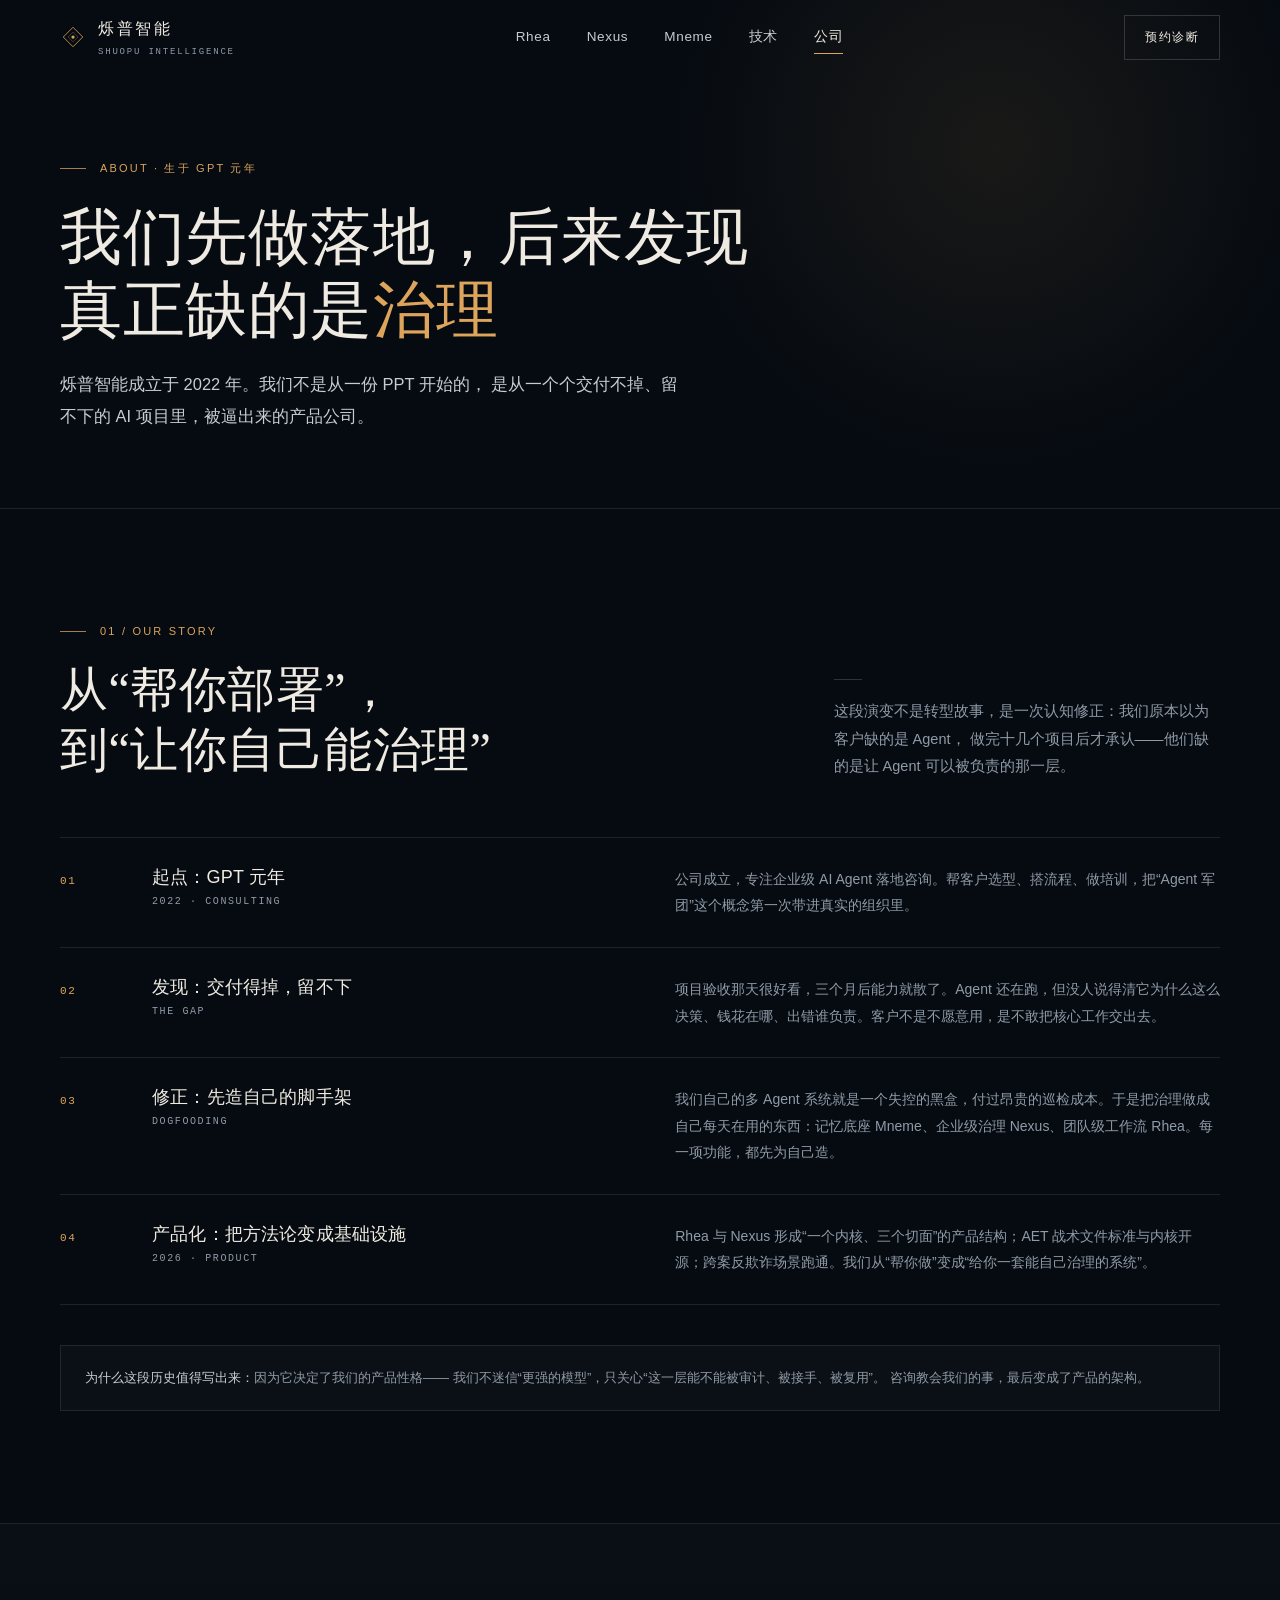
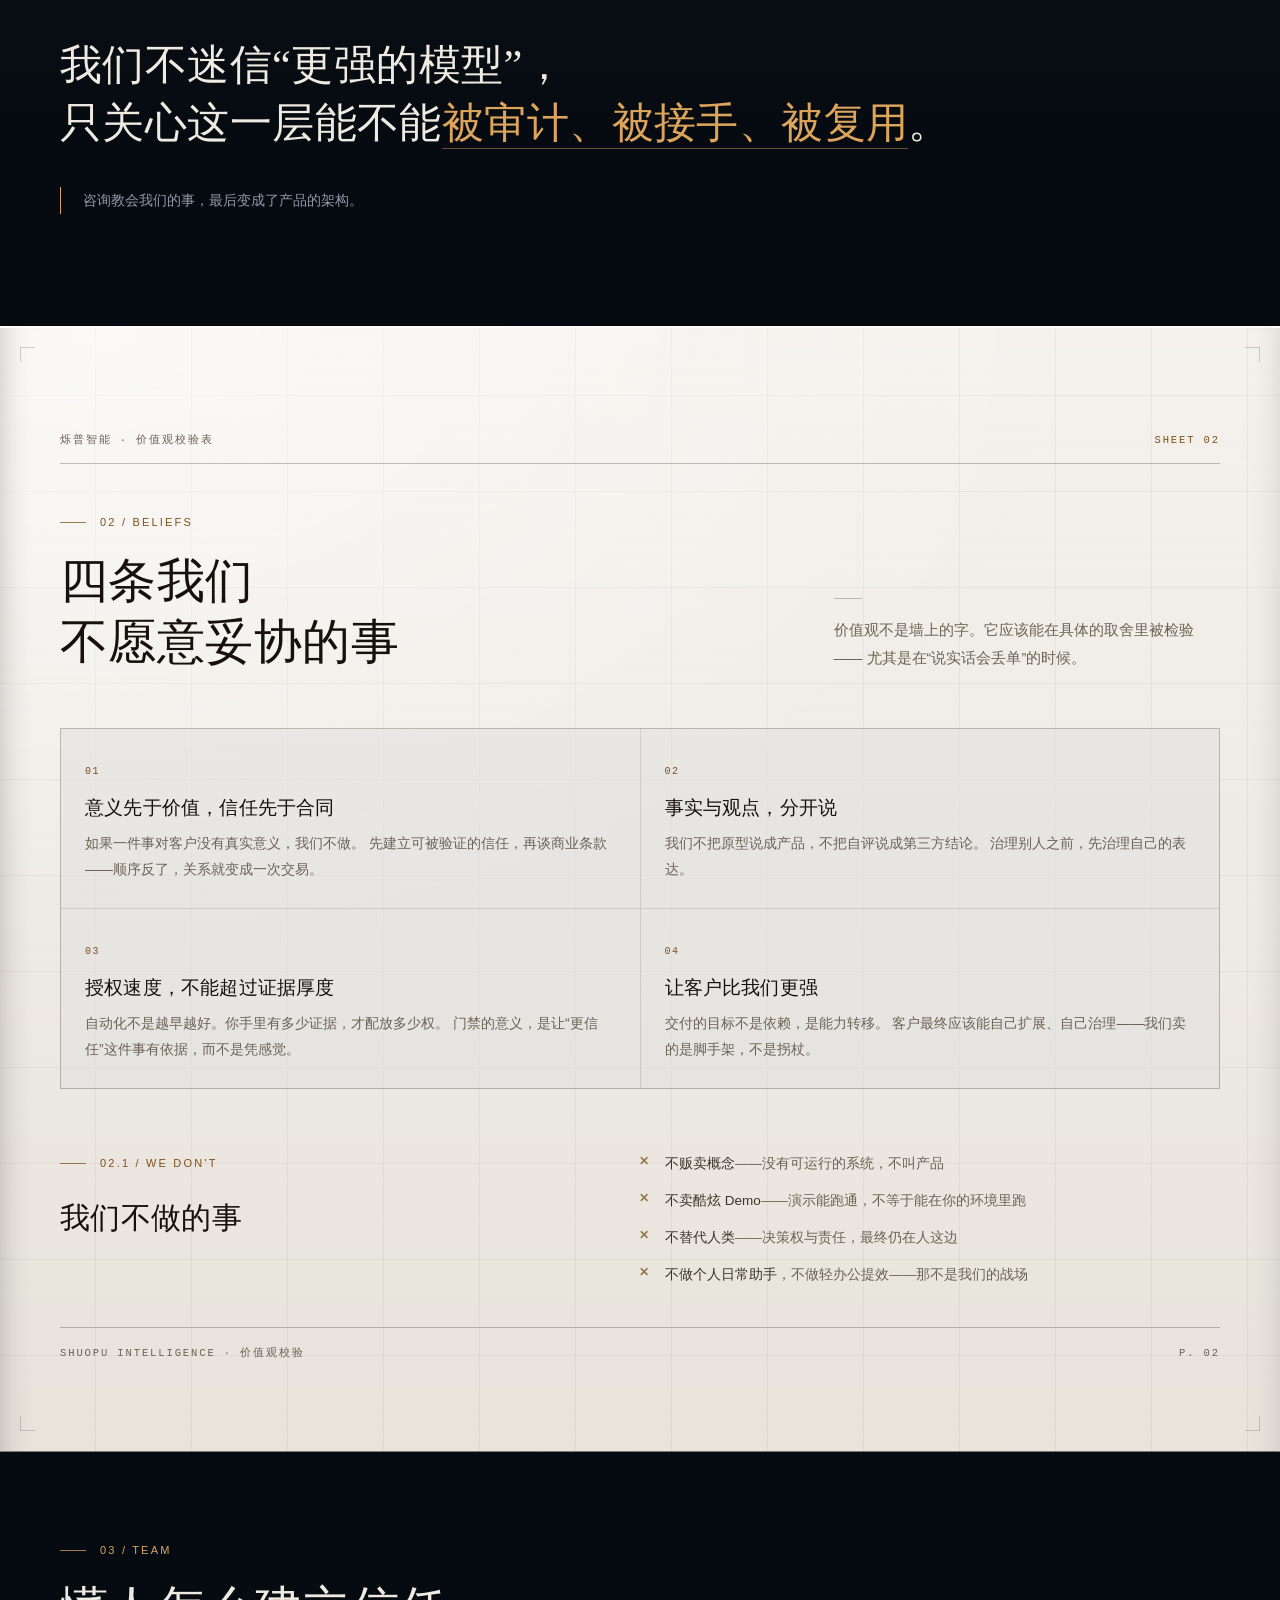
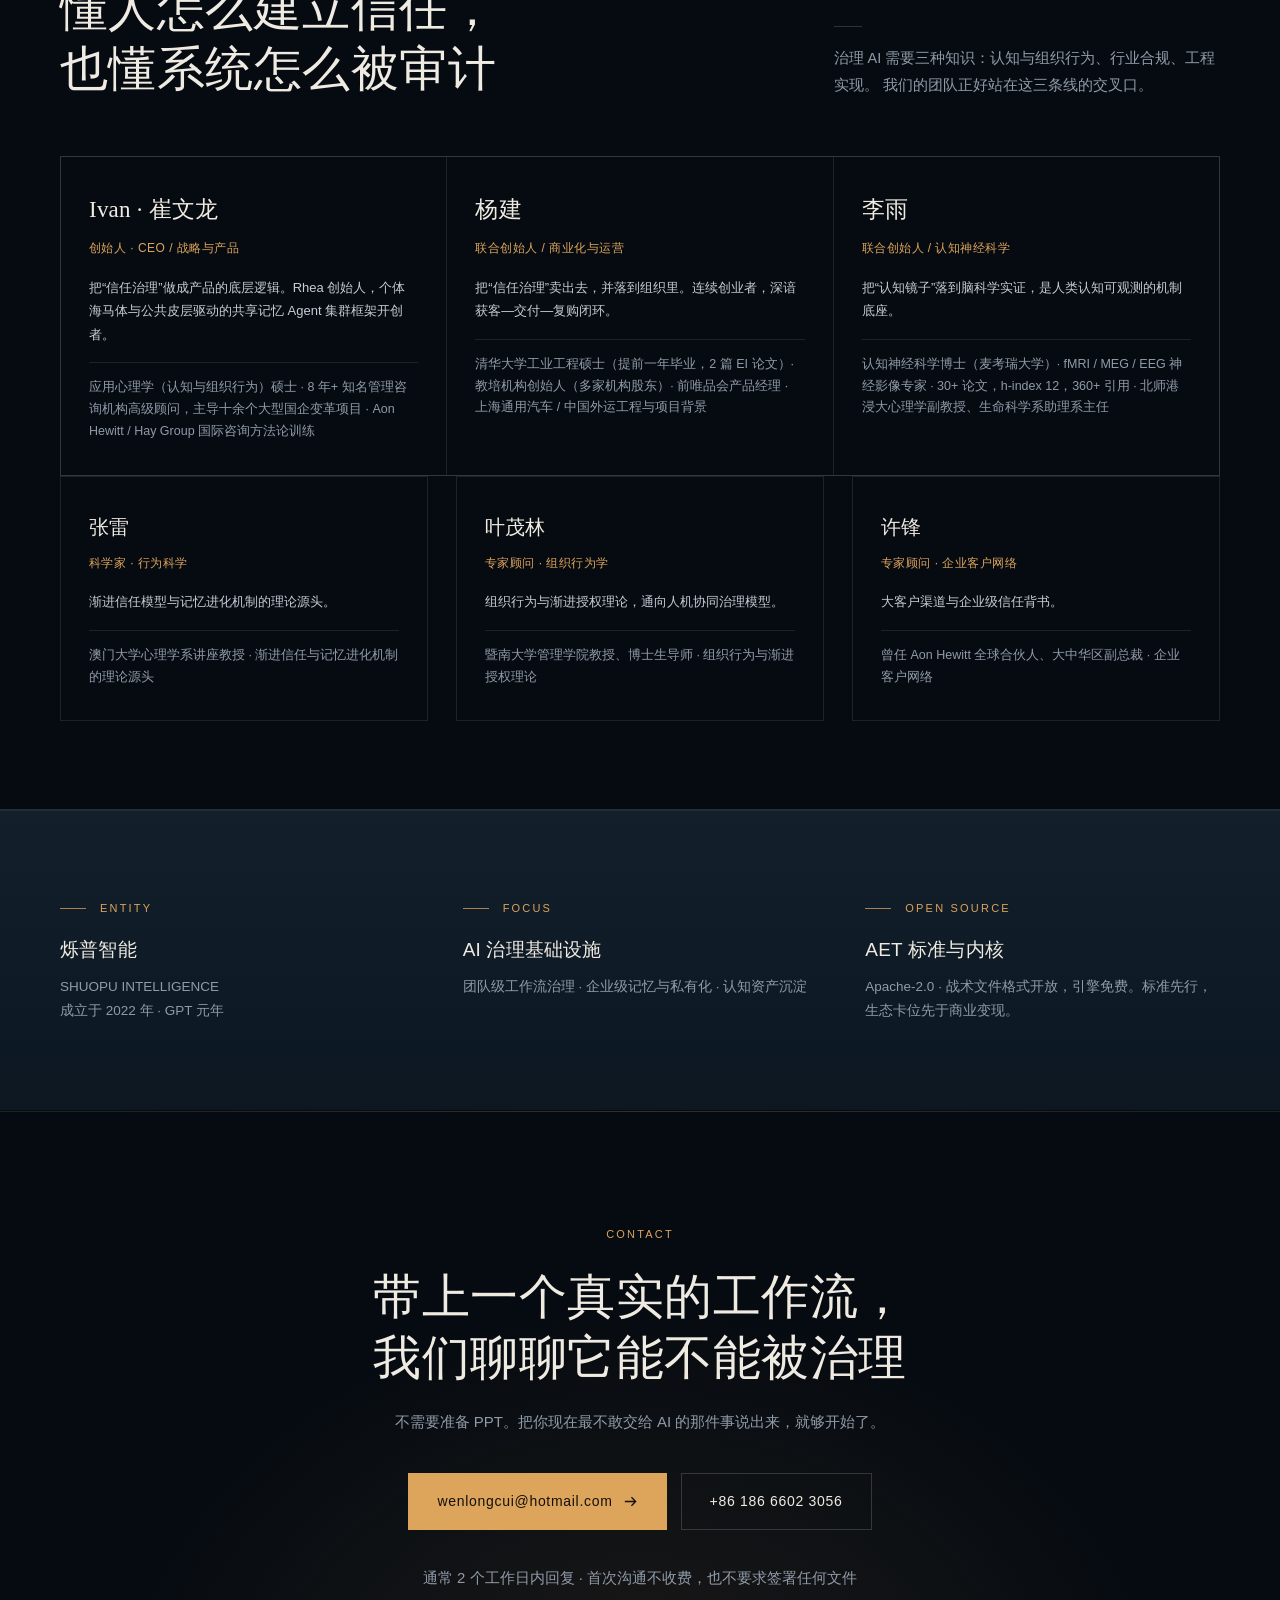
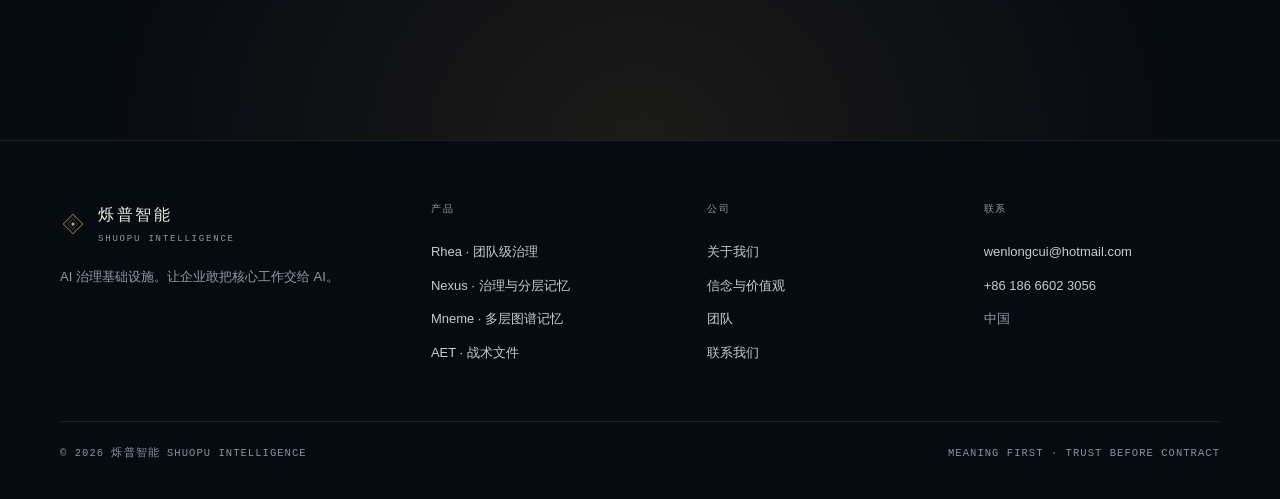
==== commit 550192e0: "docs(site): 三位外部学术顾问改为低调顾问呈现 - 头衔去「合伙人」框定：张雷 · 科学家，叶茂林 / 许锋 · 专家顾问（英文角标 PARTNER → ADVISOR） - 去掉 h-in" ====
--- a/about.html
+++ b/about.html
@@ -209,23 +209,23 @@
     </div>
 
     <div class="grid g3">
-      <div class="person person--box rv">
+      <div class="person person--box person--quiet rv">
         <div class="nm nm-sm">张雷</div>
-        <div class="rl">首席科学家 · 行为科学</div>
+        <div class="rl">科学家 · 行为科学</div>
         <p>渐进信任模型与记忆进化机制的理论源头。</p>
-        <div class="cv">澳门大学心理学系讲座教授、系主任 · h-index 80，300+ 论文，3 万+ 引用 · 全球前 2% 顶尖科学家</div>
-      </div>
-      <div class="person person--box rv rv-d1">
+        <div class="cv">澳门大学心理学系讲座教授 · 渐进信任与记忆进化机制的理论源头</div>
+      </div>
+      <div class="person person--box person--quiet rv rv-d1">
         <div class="nm nm-sm">叶茂林</div>
-        <div class="rl">高级合伙人 · 组织行为学</div>
+        <div class="rl">专家顾问 · 组织行为学</div>
         <p>组织行为与渐进授权理论，通向人机协同治理模型。</p>
-        <div class="cv">暨南大学管理学院教授、博士生导师 · 广东省应用心理研究会会长 · 曾为财政部、南方电网等提供管理咨询</div>
-      </div>
-      <div class="person person--box rv rv-d2">
+        <div class="cv">暨南大学管理学院教授、博士生导师 · 组织行为与渐进授权理论</div>
+      </div>
+      <div class="person person--box person--quiet rv rv-d2">
         <div class="nm nm-sm">许锋</div>
-        <div class="rl">高级合伙人 · 企业客户网络</div>
+        <div class="rl">专家顾问 · 企业客户网络</div>
         <p>大客户渠道与企业级信任背书。</p>
-        <div class="cv">倍智创始人、CEO · 前 Aon Hewitt 全球合伙人、大中华区副总裁 · 中国人才供应链理论创建者</div>
+        <div class="cv">曾任 Aon Hewitt 全球合伙人、大中华区副总裁 · 企业客户网络</div>
       </div>
     </div>
   </div>
--- a/assets/css/site.css
+++ b/assets/css/site.css
@@ -579,6 +579,15 @@
 /* 顾问卡片：无边框，靠留白与标题分层 */
 .advisor { border: 0; padding: 26px 0 0; }
 .advisor h3 { font-size: 16px; }
+
+/* 2026-11-07：外部学术顾问降一档视觉权重。
+   只用 opacity / 字号，不引用任何颜色变量 —— 浅色与深色主题都自动成立。 */
+.advisor--quiet { opacity: 0.74; }
+.advisor--quiet h3 { font-size: 14px; }
+.advisor--quiet .idx { font-size: 10px; }
+.advisor--quiet p { font-size: 13px; line-height: 1.7; }
+.person--quiet { opacity: 0.78; }
+.person--quiet .nm { font-size: 15px; }
 
 /* stat */
 .stat { padding: 26px 0; border-top: 1px solid var(--line); }
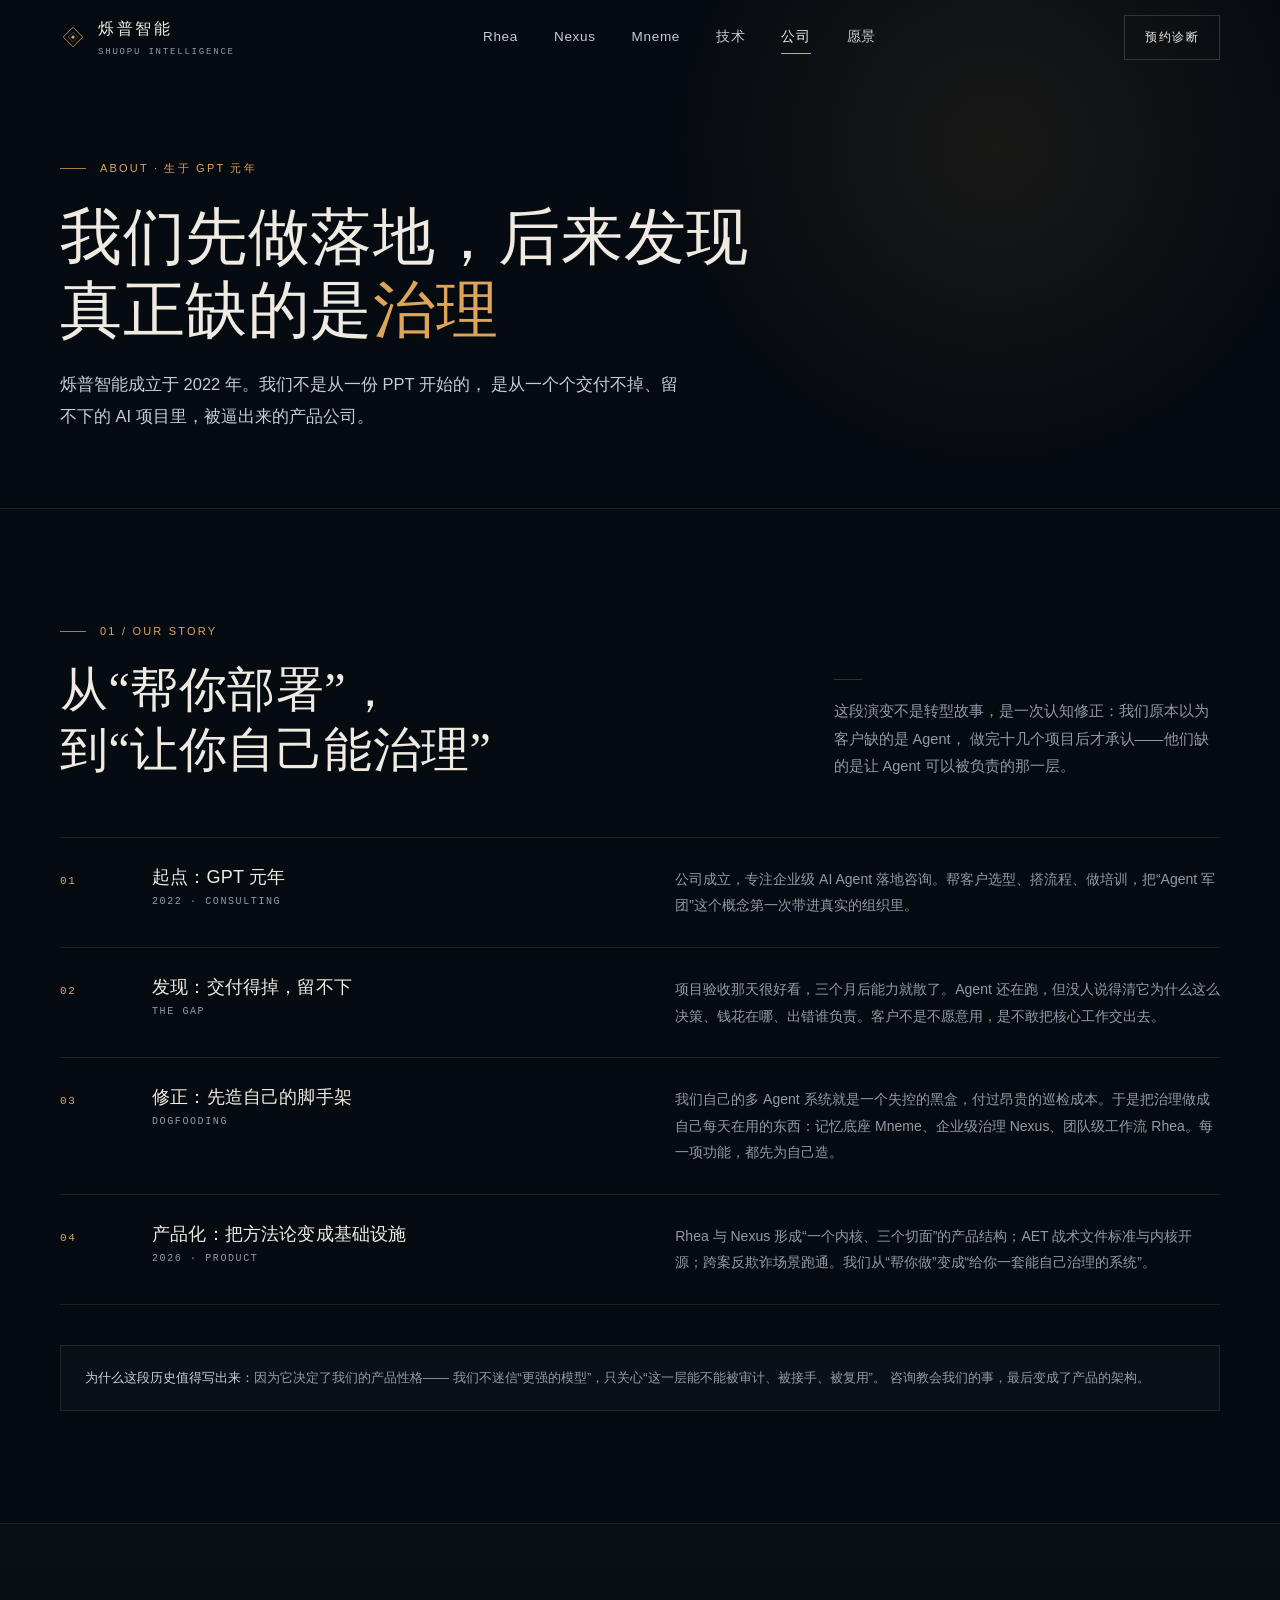
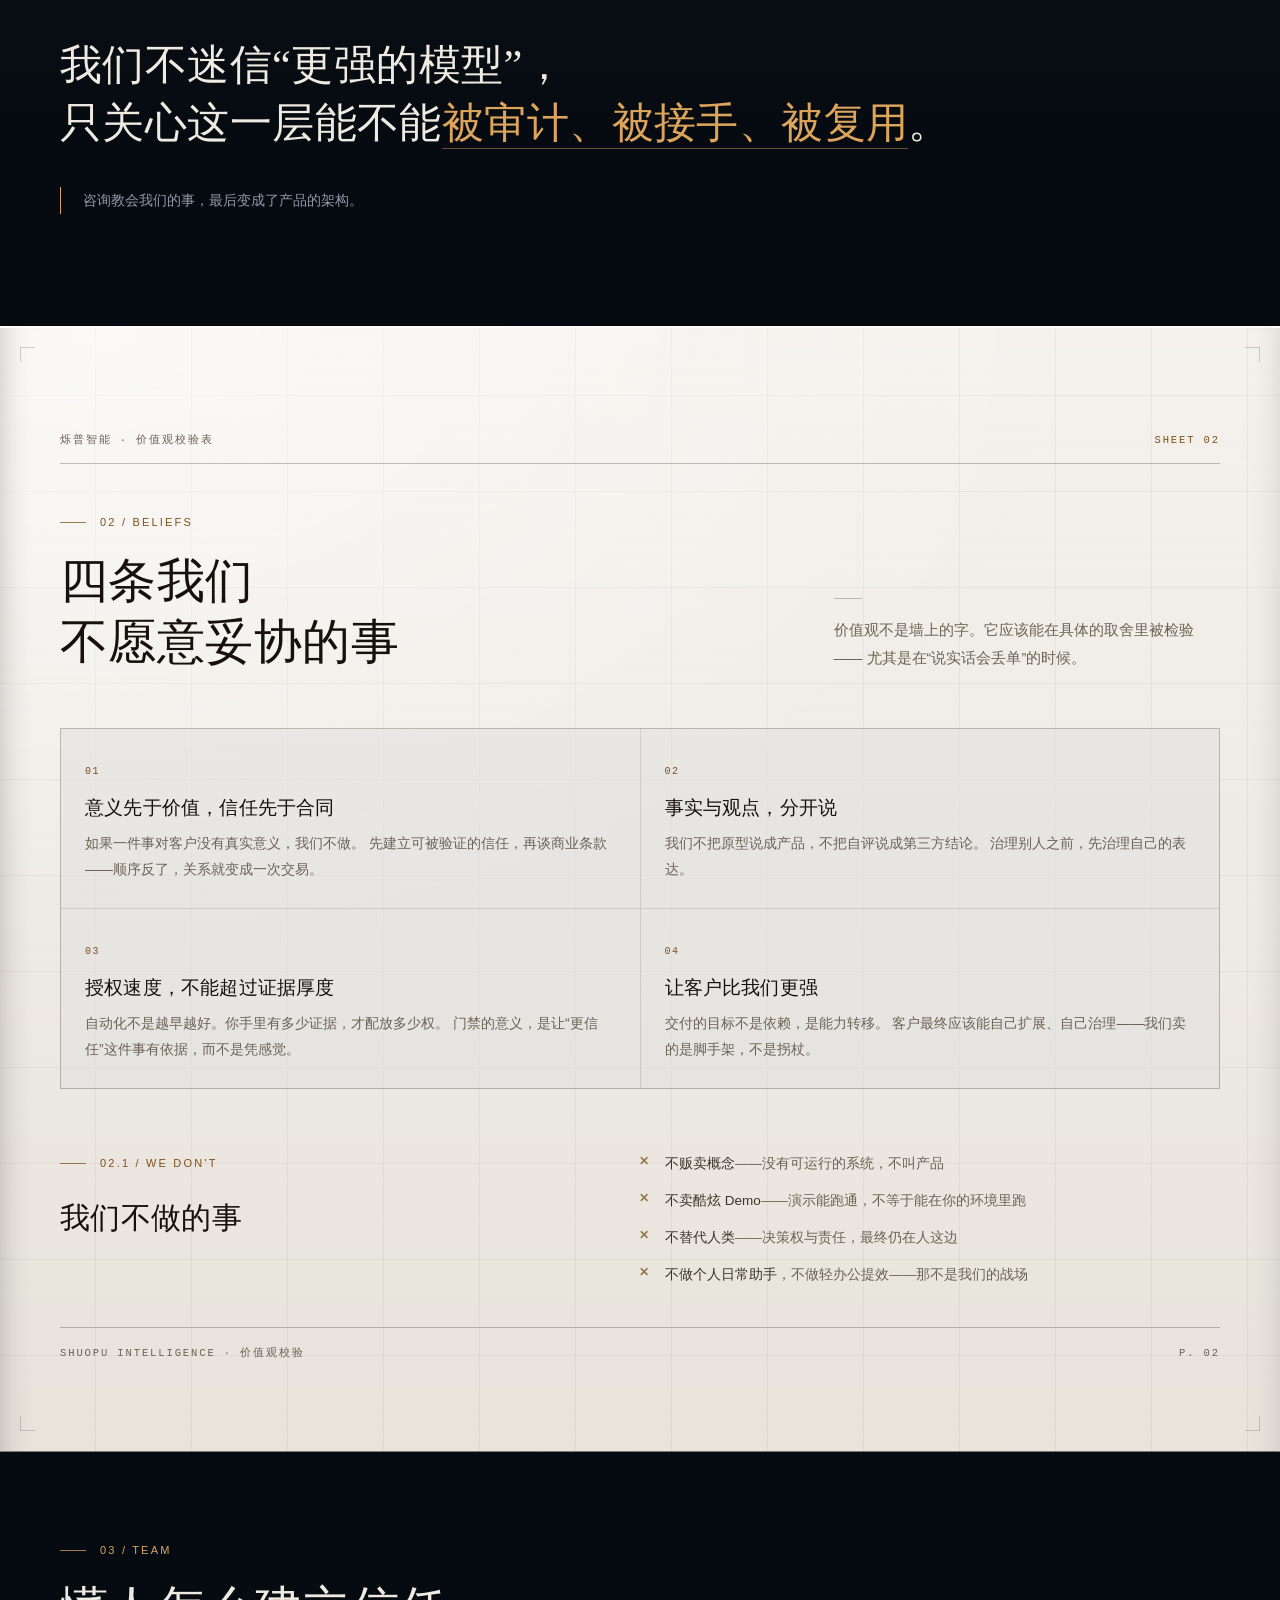
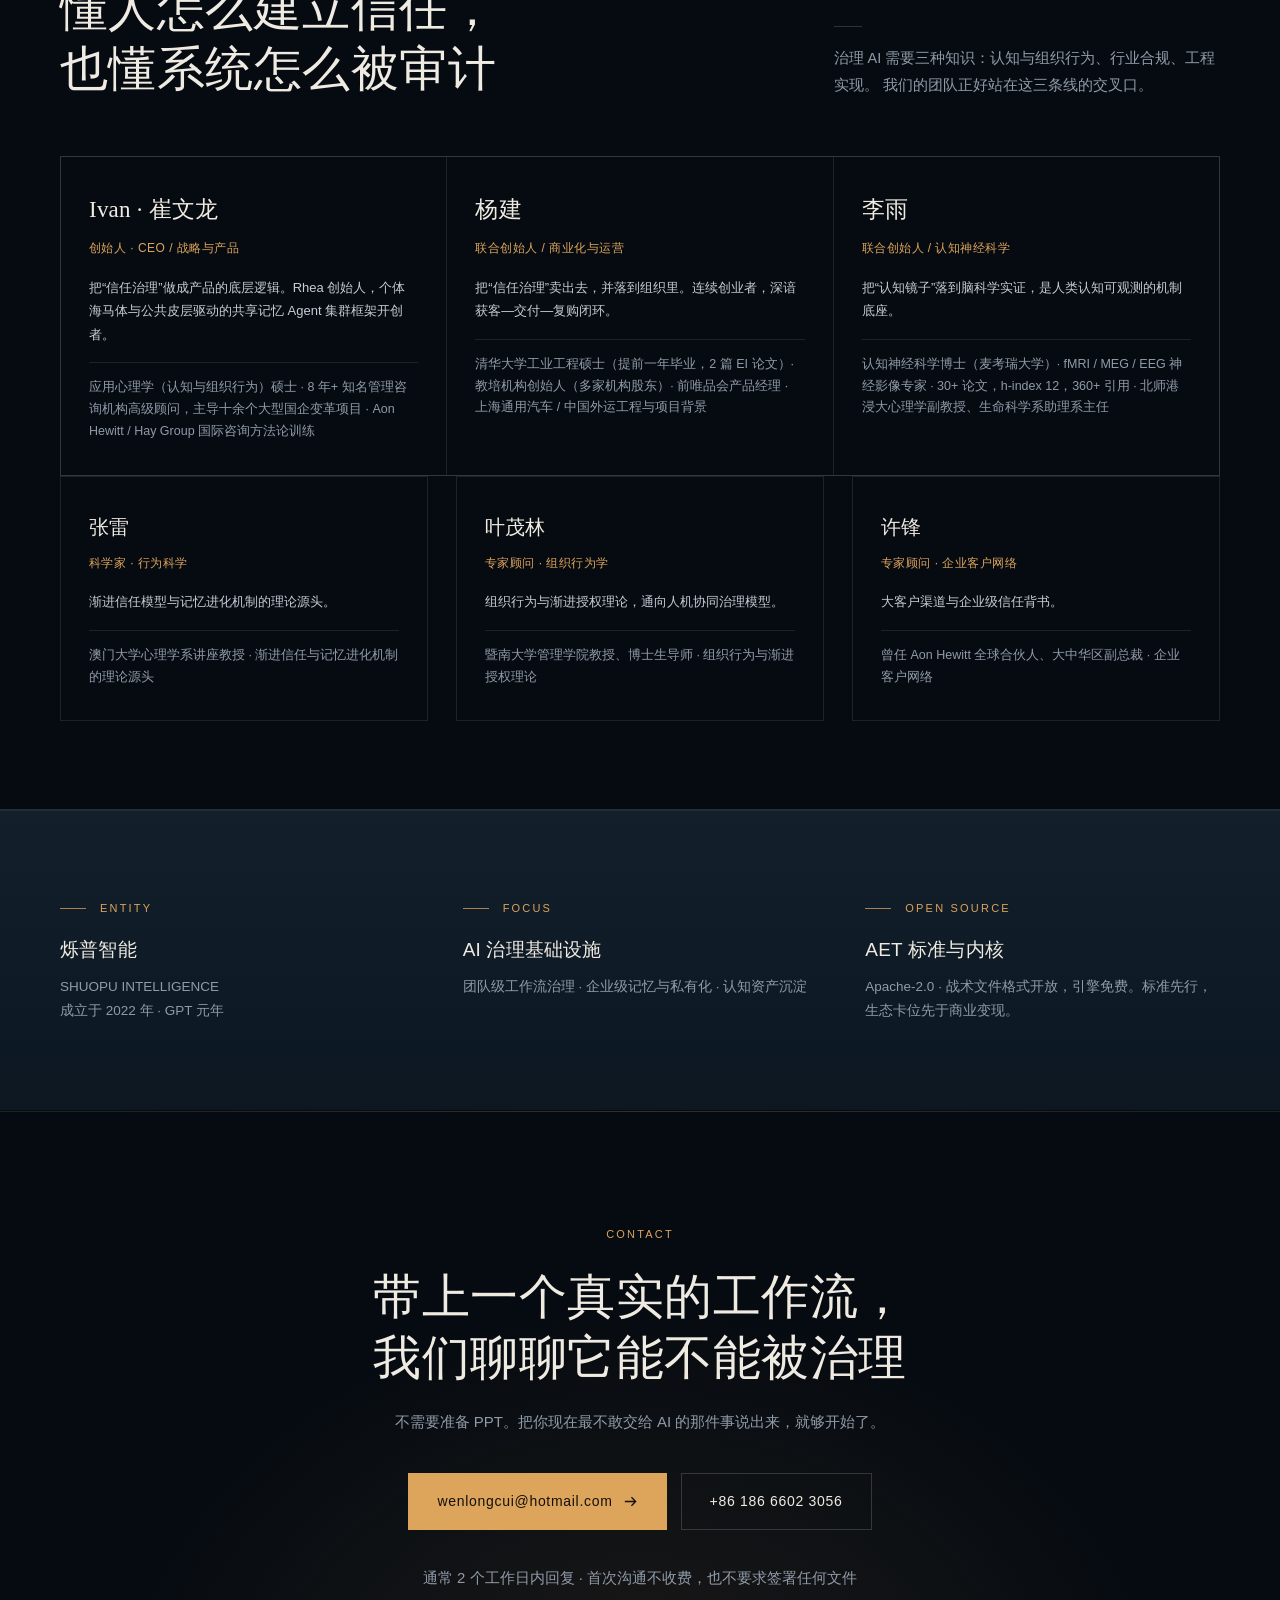
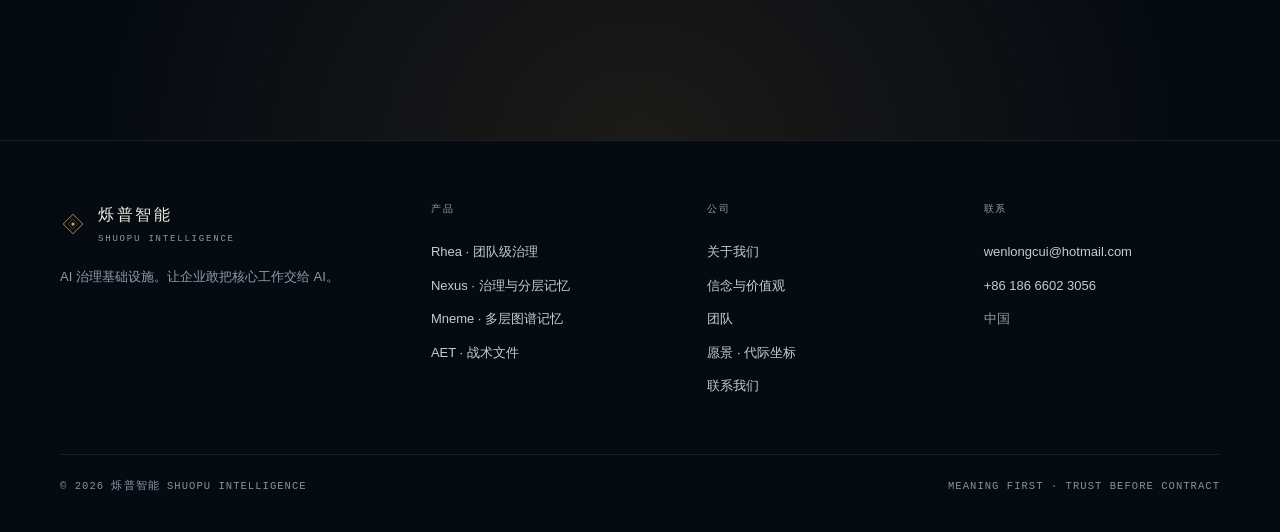
==== commit 1bff85e9: "feat(site): 新增「愿景」页 —— 代际产品线坐标 M→Z / 下一代 A→Z 按烁普智能代际坐标叙事新增独立页 vision.html，讲清「from M to Z → next gene" ====
--- a/about.html
+++ b/about.html
@@ -29,6 +29,7 @@
       <a href="index.html#mneme">Mneme</a>
       <a href="index.html#technology">技术</a>
       <a href="about.html" class="active">公司</a>
+      <a href="vision.html">愿景</a>
       <a class="nav-mobile-cta" href="about.html#contact">预约诊断 →</a>
     </nav>
     <a class="nav-cta" href="#contact">预约诊断</a>
@@ -298,6 +299,7 @@
         <a href="about.html">关于我们</a>
         <a href="about.html#belief">信念与价值观</a>
         <a href="index.html#team">团队</a>
+        <a href="vision.html">愿景 · 代际坐标</a>
         <a href="about.html#contact">联系我们</a>
       </div>
       <div class="foot-col">
--- a/assets/css/site.css
+++ b/assets/css/site.css
@@ -71,6 +71,12 @@
   --rh-1: 112px;
   --rh-2: 88px;
   --rh-3: 64px;
+
+/* 字阶（vision 页引入，随全站字阶体系演进） */
+  --fs-display-sans: clamp(34px, 4.6vw, 58px);
+  --fs-h2-sans: 30px;
+  --fs-body: 14px;
+  --fs-label-mono: 12px;
 
   /* ---- 动效 ---- */
   --ease: cubic-bezier(0.22, 0.61, 0.36, 1);
@@ -1677,6 +1683,52 @@
   .dash-kpi:nth-child(-n+2) { border-bottom: 1px solid var(--line); }
   .dash-body { grid-template-columns: 1fr; }
   .dash-left { border-right: 0; border-bottom: 1px solid var(--line); }
+  /* 导航移动端留白（接入第 6 项后 7 项挤满视口，收紧上下留白；触摸目标仍 44px） */
+.nav-links.open { padding: 14px var(--pad) 14px; }
+  .nav-links.open a { padding: 8px 0; }
+  .nav-mobile-cta { padding-top: 10px !important; }
+
+  /* 愿景页 · 窄屏（必须置于本块末尾，否则被下方同特异度规则覆盖） */
+/* 覆写 site.css:1645 `.tbl { min-width: 580px }` —— 这是移动端横滚的根源 */
+  .sheet .vision-tbl { border-collapse: separate; min-width: 0; width: 100%; }
+  .sheet .vision-tbl col,
+  .sheet .vision-tbl colgroup { display: none; }
+  /* P0-2：表头不能被 display:none 消灭 —— 视觉隐藏但保留在 AX 树，
+     否则窄屏下 AT 读每一行听不出字段名（位/状态/这个位置是什么/官网对应）。 */
+  .sheet .vision-tbl thead {
+    position: absolute;
+    width: 1px;
+    height: 1px;
+    margin: -1px;
+    padding: 0;
+    overflow: hidden;
+    clip-path: inset(50%);
+    white-space: nowrap;
+    border: 0;
+  }
+  .sheet .vision-tbl thead tr { display: block; }
+  .sheet .vision-tbl thead th { display: block; }
+  .sheet .vision-tbl tbody { display: block; }
+  .sheet .vision-tbl tr {
+    display: grid;
+    grid-template-columns: auto 1fr;
+    gap: 6px 12px;
+    padding: 18px 0;
+    border-bottom: 1px solid var(--paper-line);
+  }
+  .sheet .vision-tbl td { display: block; padding: 0; border-bottom: 0; }
+  .sheet .vision-tbl td:first-child { grid-column: 1; grid-row: 1; }
+  .sheet .vision-tbl td:nth-child(2) { grid-column: 2; grid-row: 1; justify-self: end; }
+  .sheet .vision-tbl td:nth-child(3) { grid-column: 1 / -1; grid-row: 2; }
+  .sheet .vision-tbl td:nth-child(4) { grid-column: 1 / -1; grid-row: 3; }
+  .sheet .vision-tbl tbody tr:last-child td { border-bottom: 0; }
+  .sheet .vision-tbl tbody tr:hover td { background: transparent; }
+  .sheet .vision-tbl .v-tbl-label {
+    display: inline;
+    margin-right: 8px;
+    color: var(--paper-ink-2);
+  }
+
 }
 
 @media (max-width: 400px) {
@@ -1701,3 +1753,171 @@
   }
   .js .rv { opacity: 1; transform: none; }
 }
+
+/* ============================================================
+   愿景页（vision.html）· 组件层覆写
+   —— 置于文件末尾：本页覆写必须晚于被覆写的既有规则（.flowline i 等）
+   ============================================================ */
+/* —— 基础层：新增字阶原值（对齐 tokens.json type.scale；不新增任何颜色）—— */
+
+/* —— 站点全局覆写（移动端导航 · 落盘到 site.css，非本页私有）——
+   问题 3：390px 下 .nav-links.open 展开总高实测 490px（top 68 + menu 422）> 视口 50%(422px)。
+   实测基准：每导航项高 56px（padding 14+14 + line-height 27 + border 1）、CTA 高 53px。
+   修法：只压缩「空白」，不改字号(15px)、不改 line-height(1.8)、不隐藏任何导航项。
+     · .nav-links.open a  padding 14px → 8px   → 每项 56 → 44px
+     · 面板 padding       20/30 → 14/14
+     · CTA padding-top    22  → 10
+   触摸目标：44px = Apple HIG 44px 建议值，达标不打折。
+   计算：14(上) + 6×44(6 项) + 10(CTA 上边距) + 27(CTA 行高) + 14(CTA 下边距) + 14(下) + 68(--nav-h)
+        = 413px ≤ 422px（余 9px）✅
+   影响面：仅移动端展开菜单的留白与行内 padding，桌面端不受影响（全在 max-width:860px 内）。 */
+
+
+/* —— 组件层：愿景页 —— */
+
+/* 窄屏（≤860px）坐标册改卡片块：方向甲，彻底取消横向滚动 */
+
+/* 本页统一中文正文 14px（站内有 12.5 / 13 / 13.5px 的中文，此页不继承） */
+.vision-page .note { font-size: var(--fs-body); line-height: 1.9; }
+.vision-page .lead { max-width: 620px; }
+.vision-page .chain .small { font-size: var(--fs-label-mono); letter-spacing: 0.08em; }
+.vision-page .card .idx {                          /* 14px 中文，不进 10.5px mono 小字阶 */
+  font-family: var(--sans);
+  font-size: var(--fs-body);
+  letter-spacing: 0;
+  color: var(--muted);          /* 6.9:1，不用 --muted-2(5.5:1) */
+}
+.vision-page .fitem .n { font-size: var(--fs-body); letter-spacing: 0.08em; color: var(--muted); font-family: var(--mono); }
+.vision-page .fitem h3 small { font-size: var(--fs-body); letter-spacing: 0.08em; color: var(--muted); font-family: var(--mono); }
+.vision-page .phero::after { display: none; }       /* 本页不用琥珀光晕：琥珀只留两处，见方案 6.3 */
+
+.vision-title {
+  font-family: var(--sans);
+  font-size: var(--fs-display-sans);
+  line-height: 1.26;
+  letter-spacing: 0;
+  font-weight: 500;
+  max-width: 16em;
+  text-wrap: balance;
+}
+.vision-h2 {
+  font-family: var(--sans);
+  font-size: var(--fs-h2-sans);
+  line-height: 1.34;
+  letter-spacing: 0;
+  font-weight: 500;
+  max-width: 22em;
+}
+.sheet .vision-h2--serif { font-family: var(--serif); font-weight: 400; }   /* 衬线仅允许出现在 .sheet 内 */
+
+.vision-sec-mark {
+  font-family: var(--mono);
+  font-size: var(--fs-body);
+  letter-spacing: 0.08em;
+  color: var(--muted);
+  text-transform: uppercase;
+}
+.vision-line { font-size: var(--fs-body); letter-spacing: 0; gap: 10px; }
+.vision-line i { color: var(--text-2); }            /* 覆写 .flowline i 的琥珀箭头 */
+.vslot {
+  font-family: var(--mono);
+  font-size: var(--fs-label-mono);
+  letter-spacing: 0.08em;
+  color: var(--text);
+  border: 1px solid var(--line-3);
+  padding: 4px 9px;
+  white-space: nowrap;
+}
+.vslot--open { color: var(--muted); border-color: var(--line-2); }
+.vstate { font-size: var(--fs-body); color: var(--muted); letter-spacing: 0; }
+.vstate a { color: var(--text-2); border-bottom: 1px solid var(--line-2); }
+.vstate a:hover, .vstate a:focus-visible { color: var(--text); border-bottom-color: var(--line-3); }
+
+.sheet .vision-tbl th {
+  font-size: var(--fs-body);          /* 覆写 site.css:1402 的 10.5px */
+  letter-spacing: 0;
+  text-transform: none;
+  font-weight: 500;
+  color: var(--paper-ink-2);
+}
+.sheet .vision-tbl td { font-size: var(--fs-body); line-height: 1.7; }
+.sheet .vision-tbl td:first-child {
+  font-family: var(--mono);
+  font-size: var(--fs-body);          /* 14px，与正文同阶 */
+  letter-spacing: 0.08em;
+}
+.v-tbl-label { display: none; }
+.sheet .vision-tbl a { color: var(--paper-ink); border-bottom: 1px solid var(--paper-line-2); }
+.sheet .vision-tbl a:hover, .sheet .vision-tbl a:focus-visible { border-bottom-color: var(--paper-ink); }
+.vision-sheet .tbl .no { color: var(--paper-ink-2); }   /* 裁决四：--paper-ink-3(5.1:1) → --paper-ink-2(10.3:1) */
+
+.vision-sheet .sheet-head .sl { color: var(--paper-ink-2); }   /* 本页覆写：册页号也是本页新写内容，提到 10.3:1 */
+.vision-sheet .tbl-legend { font-size: var(--fs-body); color: var(--paper-ink-2); }
+.vision-sheet .tbl-legend b { color: var(--paper-ink-2); font-weight: 500; }
+.vision-bridge {
+  font-size: var(--fs-body);
+  line-height: 1.9;
+  color: var(--paper-ink-2);
+  max-width: 620px;
+  margin: 0 0 26px;
+}
+.vision-footnote {
+  font-size: var(--fs-body);
+  line-height: 1.9;
+  color: var(--paper-ink-2);
+  margin: 0;
+  padding-top: 18px;
+  border-top: 1px solid var(--paper-line-2);
+}
+.sheet .vision-quote {
+  font-family: var(--serif);
+  font-size: var(--fs-body);
+  line-height: 1.7;
+  color: var(--paper-ink);
+  border-left: 1px solid var(--paper-line-2);
+  padding: 4px 0 4px 22px;
+  margin: 0;
+}
+
+/* P0-1：卡容器改 div 后，主链接 a.card-main 只包主要内容。
+   点击热区由 ::after 铺满整卡（.card 已有 position:relative，见 site.css:558），
+   这样「整卡可点」的体感不变，同时 TRACE 可以作为兄弟元素留在卡内。 */
+.card-main { position: static; display: block; }
+.card-main::after { content: ""; position: absolute; inset: 0; z-index: 1; }
+.card:focus-within { border-color: rgba(221, 164, 92, 0.34); }
+.card-note {
+  font-size: var(--fs-body);
+  line-height: 1.85;
+  color: var(--muted);
+  margin: 14px 0 0;
+  padding-top: 14px;
+  border-top: 1px solid var(--line);
+  position: relative;
+  z-index: 2;   /* 压在 ::after 热区之上，保证补注可选中 */
+}
+/* 段 02 的 M 位显文：h2 之后、表格之前（P1-3，把不可替换的事实提到台前） */
+.vision-lede {
+  font-size: var(--fs-body);
+  line-height: 1.9;
+  color: var(--paper-ink-2);
+}
+
+/* P1-1：段 03 末的下一步锚点（把「接口位」兑现成一条真实路径） */
+.vision-next {
+  font-size: var(--fs-body);
+  line-height: 1.9;
+  color: var(--muted);
+  max-width: 620px;
+  padding-top: 24px;
+  border-top: 1px solid var(--line);
+}
+.vision-next a { color: var(--text-2); border-bottom: 1px solid var(--line-2); }
+.vision-next a:hover, .vision-next a:focus-visible { color: var(--text); border-bottom-color: var(--line-3); }
+
+.nw { white-space: nowrap; }
+.trace { font-family: var(--mono); font-size: var(--fs-body); letter-spacing: 0.08em; }
+.trace a { color: var(--amber); }
+/* P1-5（WCAG 2.5.8）：块级 trace 链接实测高 16px < 24px，不适用行内豁免。
+   用 inline-block + padding-block 撑到 ≥24px，不改变视觉密度与字阶。 */
+.trace { display: inline-block; padding-block: 5px; position: relative; z-index: 2; }
+.trace a { display: inline-block; padding-block: 5px; }
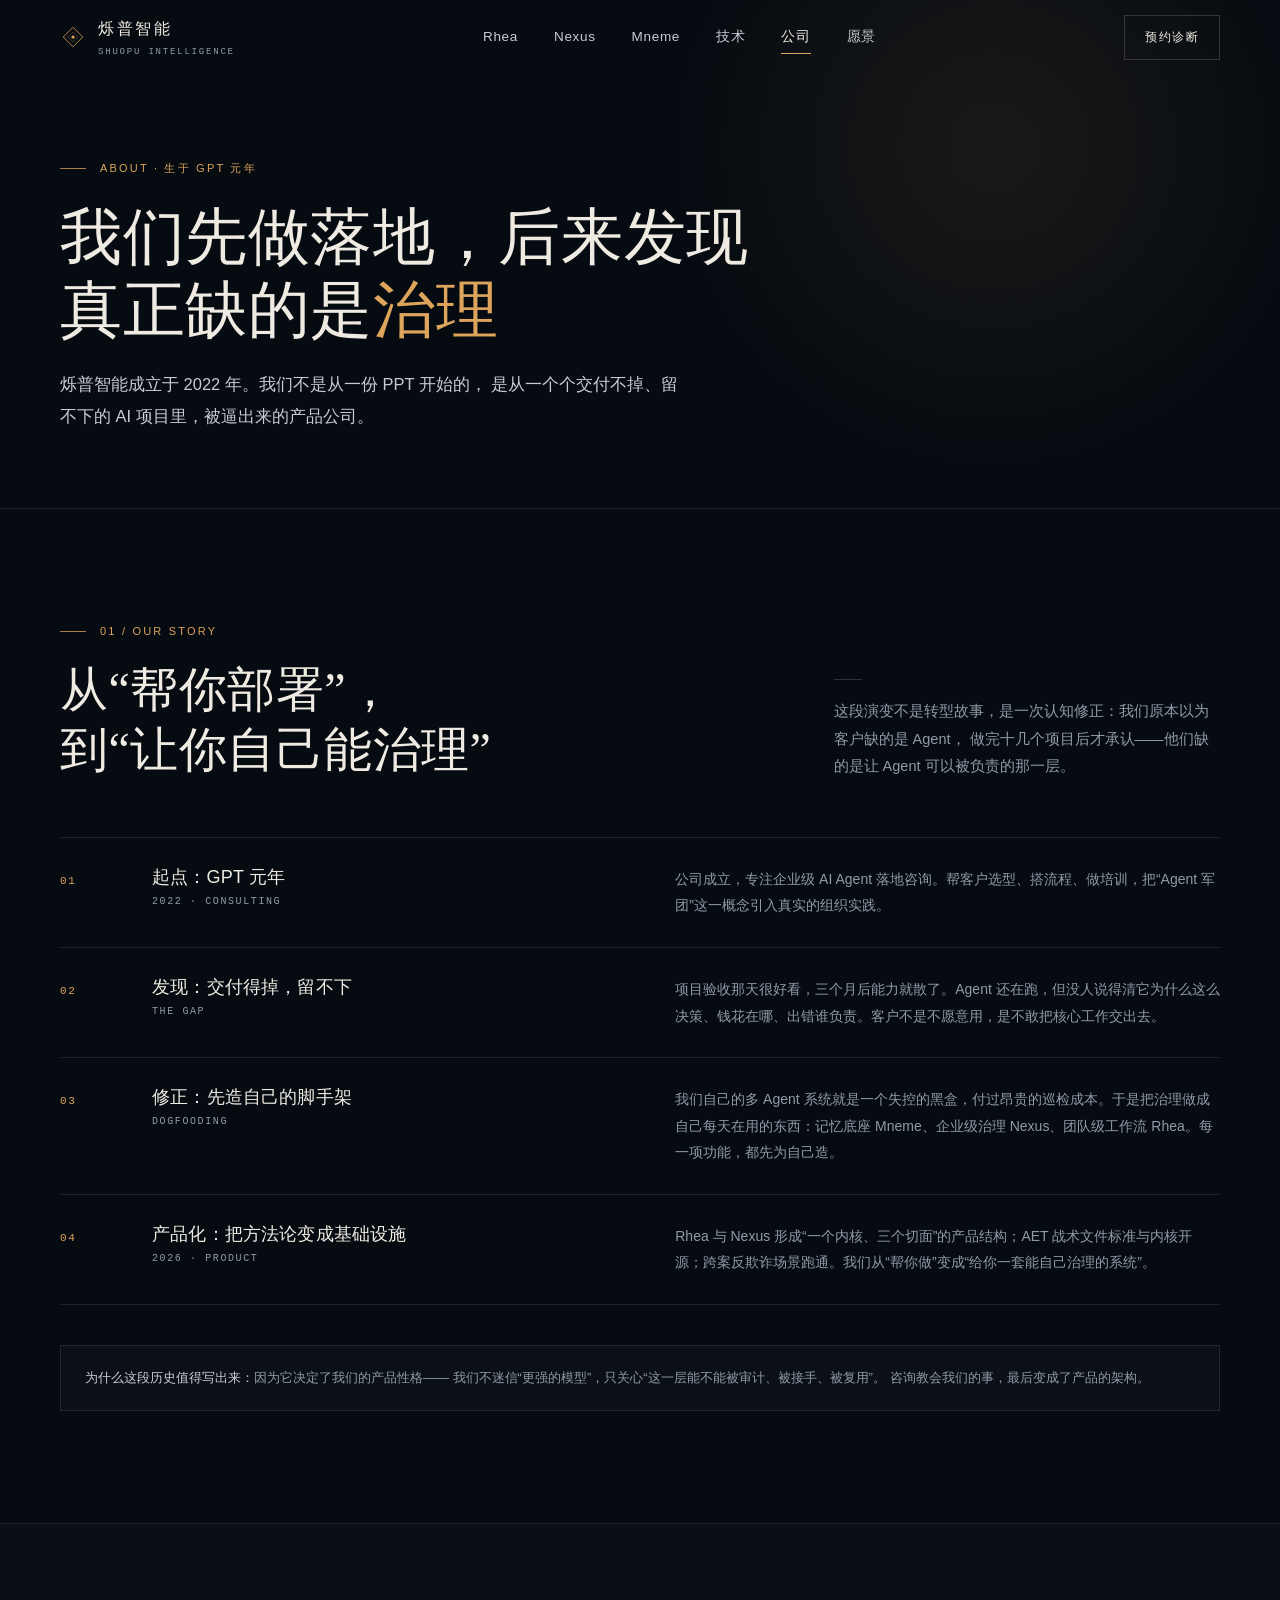
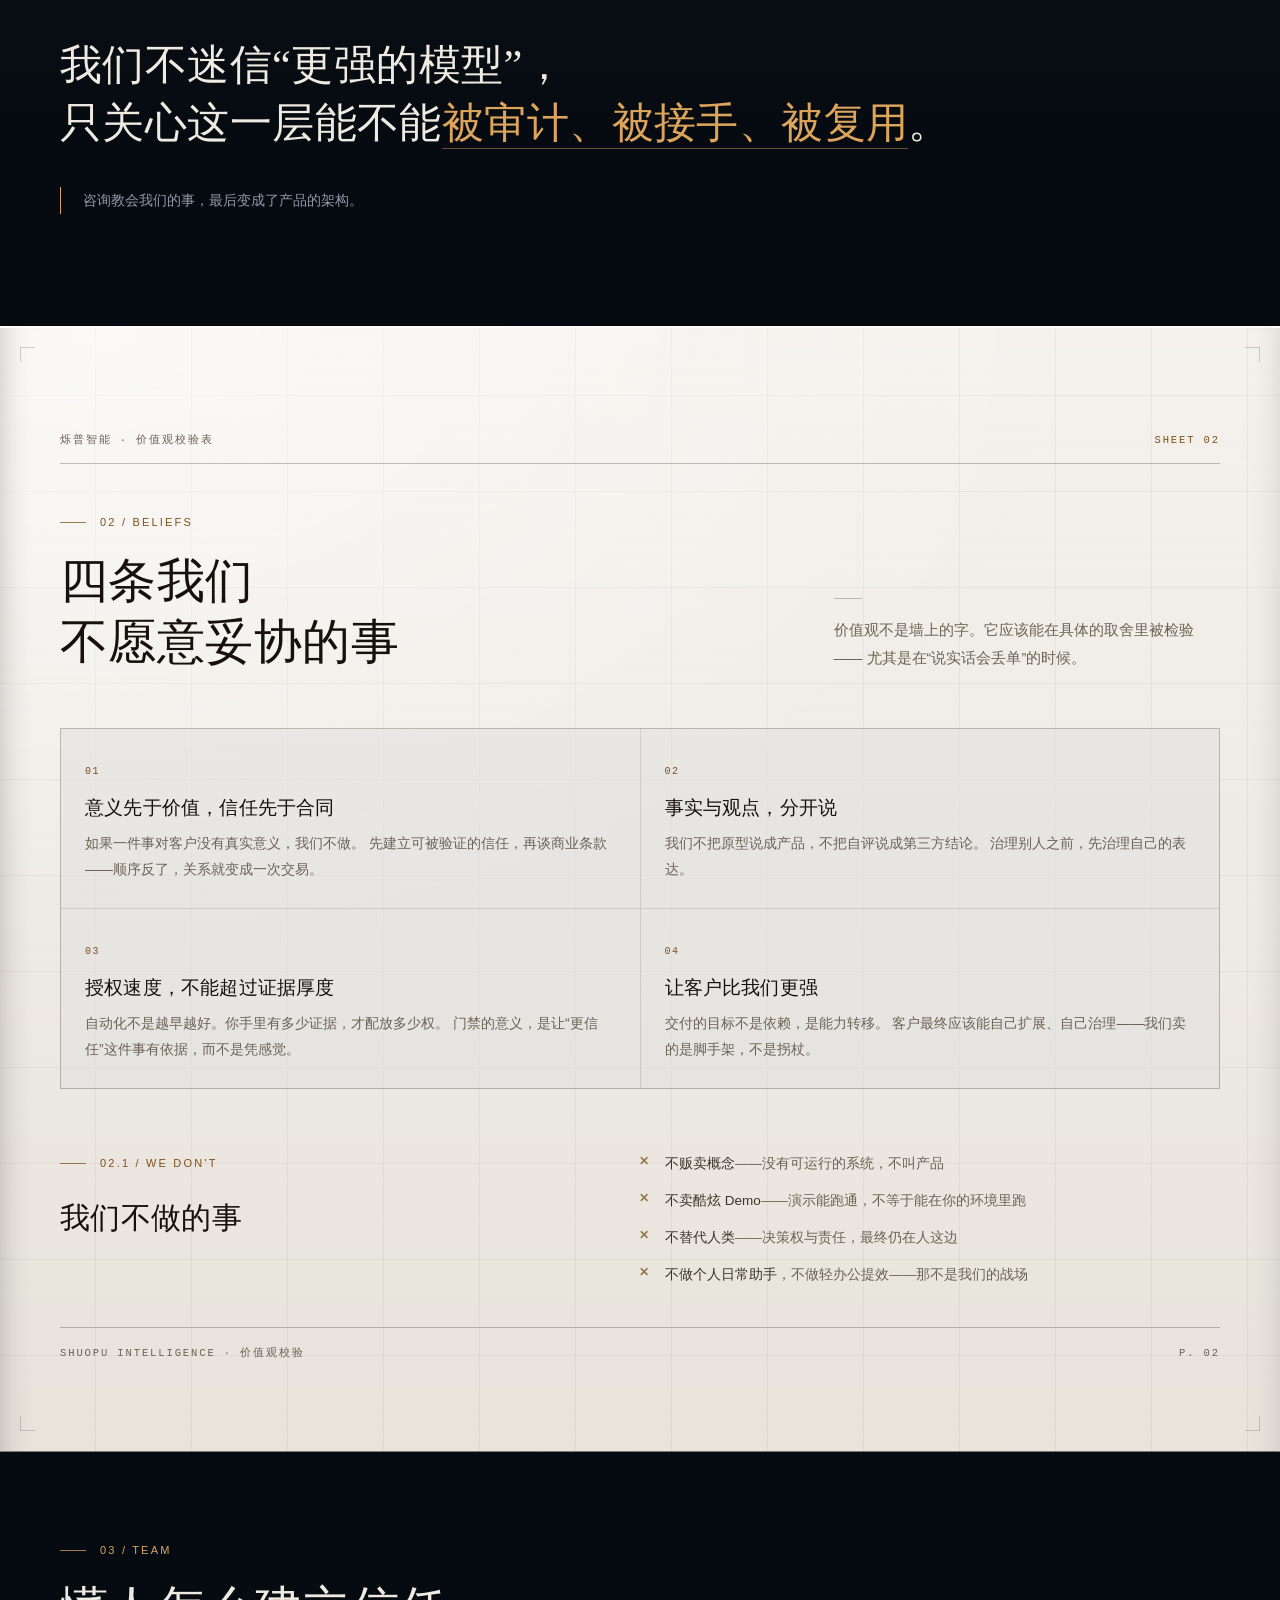
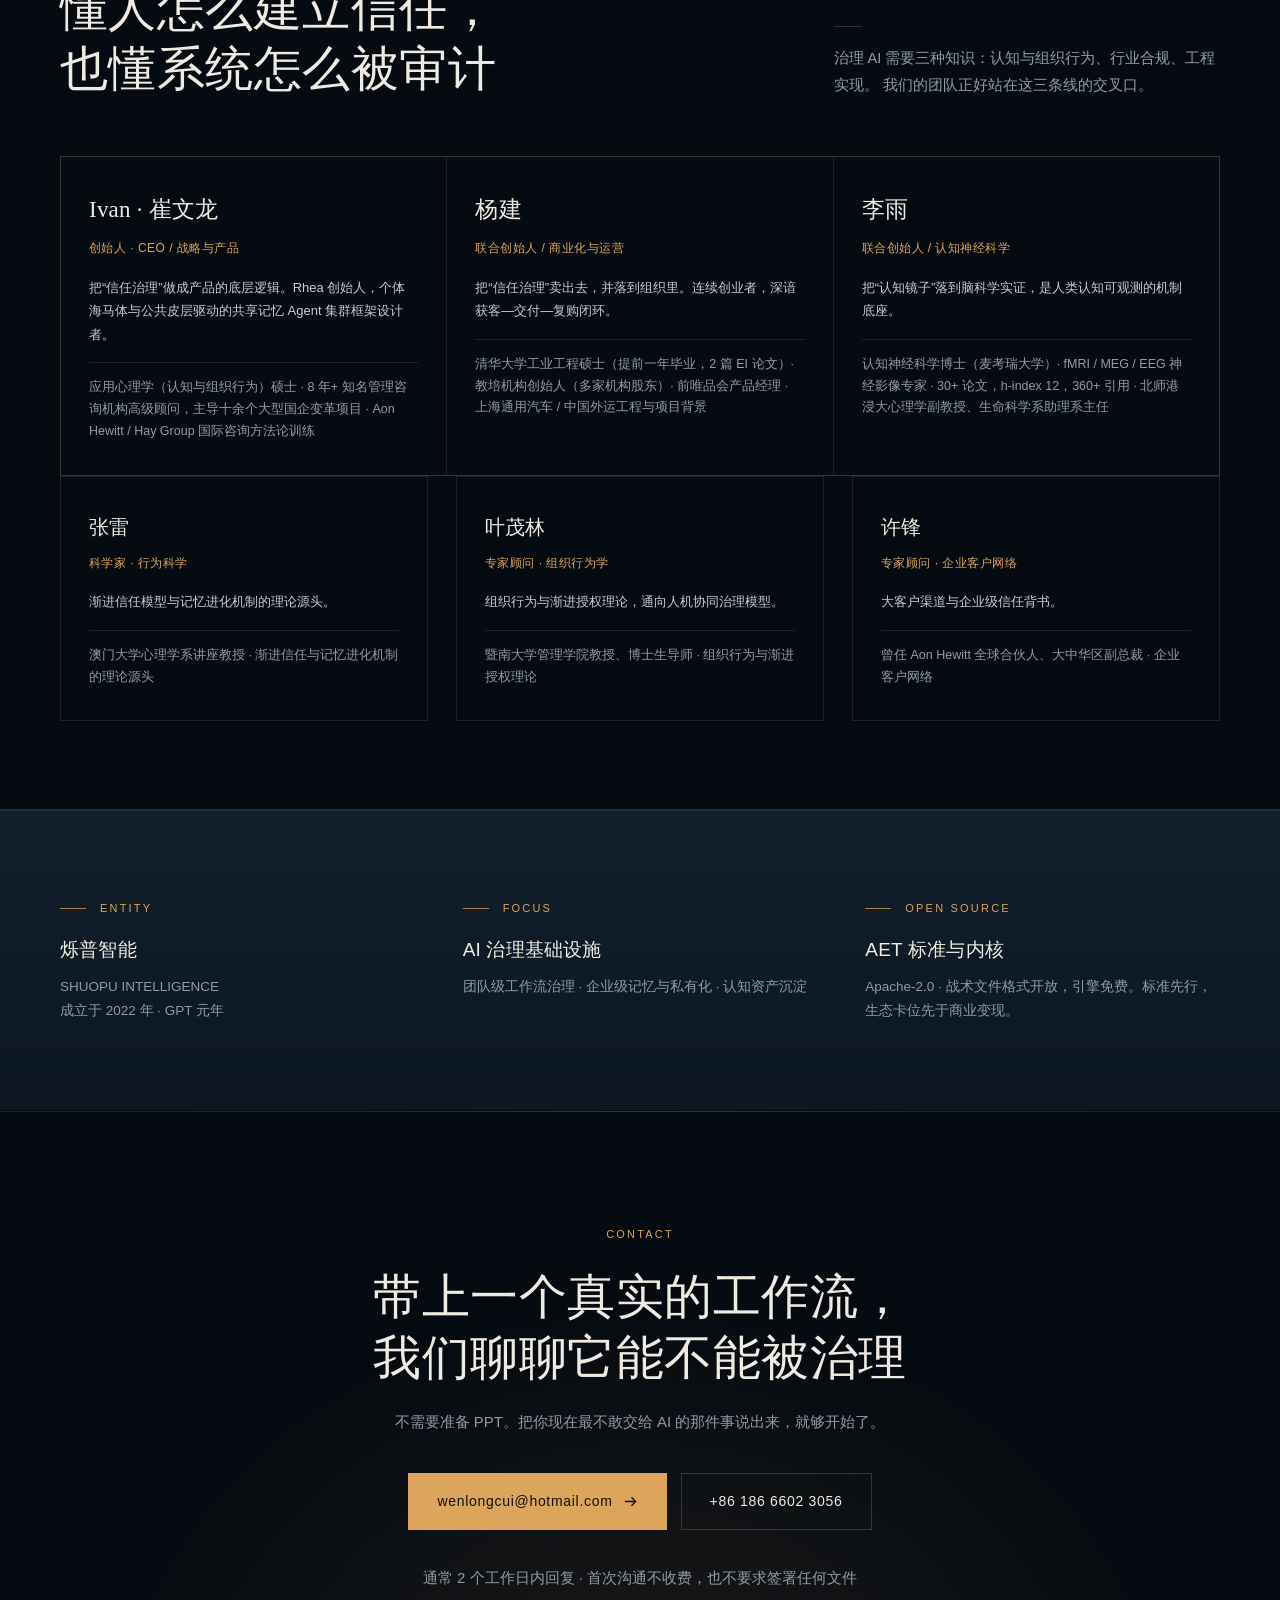
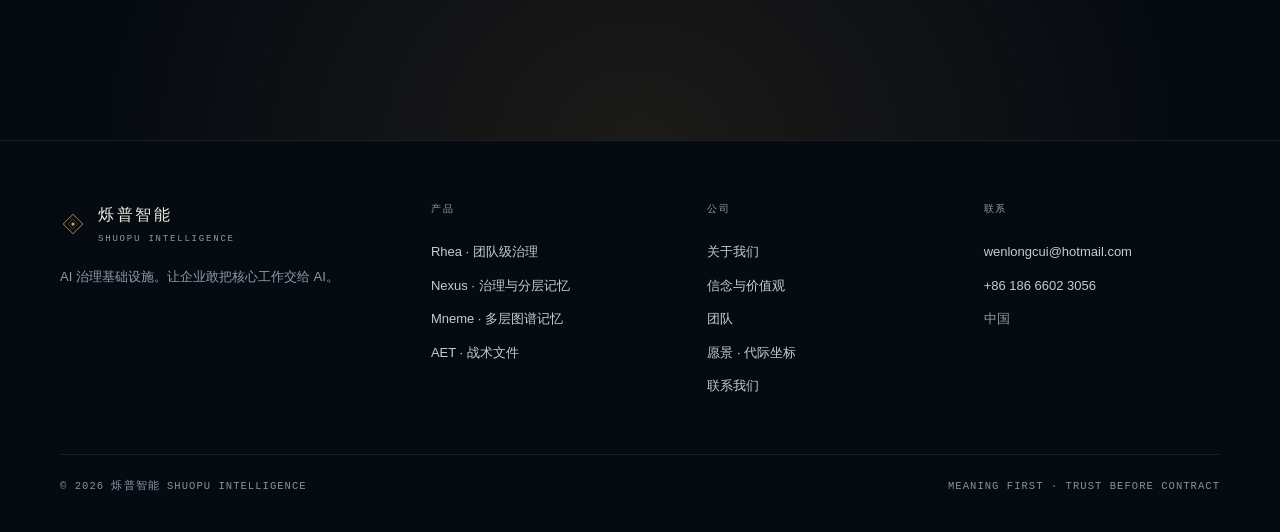
==== commit eb3b7c52: "fix(site): 上线前审查整改 —— 导航重复 / 死锚点 / 对比度 / 合规用语 / 叙事口径 ## P0 功能性损坏 - vision.html：删除 nav 与页脚各重复一次的「愿景」入" ====
--- a/about.html
+++ b/about.html
@@ -69,7 +69,7 @@
       <div class="fitem rv">
         <span class="n">01</span>
         <h3>起点：GPT 元年<small>2022 · Consulting</small></h3>
-        <p>公司成立，专注企业级 AI Agent 落地咨询。帮客户选型、搭流程、做培训，把“Agent 军团”这个概念第一次带进真实的组织里。</p>
+        <p>公司成立，专注企业级 AI Agent 落地咨询。帮客户选型、搭流程、做培训，把“Agent 军团”这一概念引入真实的组织实践。</p>
       </div>
       <div class="fitem rv">
         <span class="n">02</span>
@@ -192,7 +192,7 @@
       <div class="person rv">
         <div class="nm">Ivan · 崔文龙</div>
         <div class="rl">创始人 · CEO / 战略与产品</div>
-        <p>把“信任治理”做成产品的底层逻辑。Rhea 创始人，个体海马体与公共皮层驱动的共享记忆 Agent 集群框架开创者。</p>
+        <p>把“信任治理”做成产品的底层逻辑。Rhea 创始人，个体海马体与公共皮层驱动的共享记忆 Agent 集群框架设计者。</p>
         <div class="cv">应用心理学（认知与组织行为）硕士 · 8 年+ 知名管理咨询机构高级顾问，主导十余个大型国企变革项目 · Aon Hewitt / Hay Group 国际咨询方法论训练</div>
       </div>
       <div class="person rv rv-d1">
--- a/assets/css/site.css
+++ b/assets/css/site.css
@@ -892,6 +892,15 @@
   padding: 0 16px 14px;
   border-bottom: 1px solid var(--line-3);
   line-height: 1.6;
+}
+/* 表头内的补充说明（口径/举例等），随 th 字号但去掉字距，避免与主标签抢读 */
+.tbl th .ts-note {
+  display: block;
+  margin-top: 3px;
+  font-size: 10px;
+  font-weight: 400;
+  letter-spacing: 0.02em;
+  color: var(--muted-2);
 }
 .tbl td {
   padding: 17px 16px;
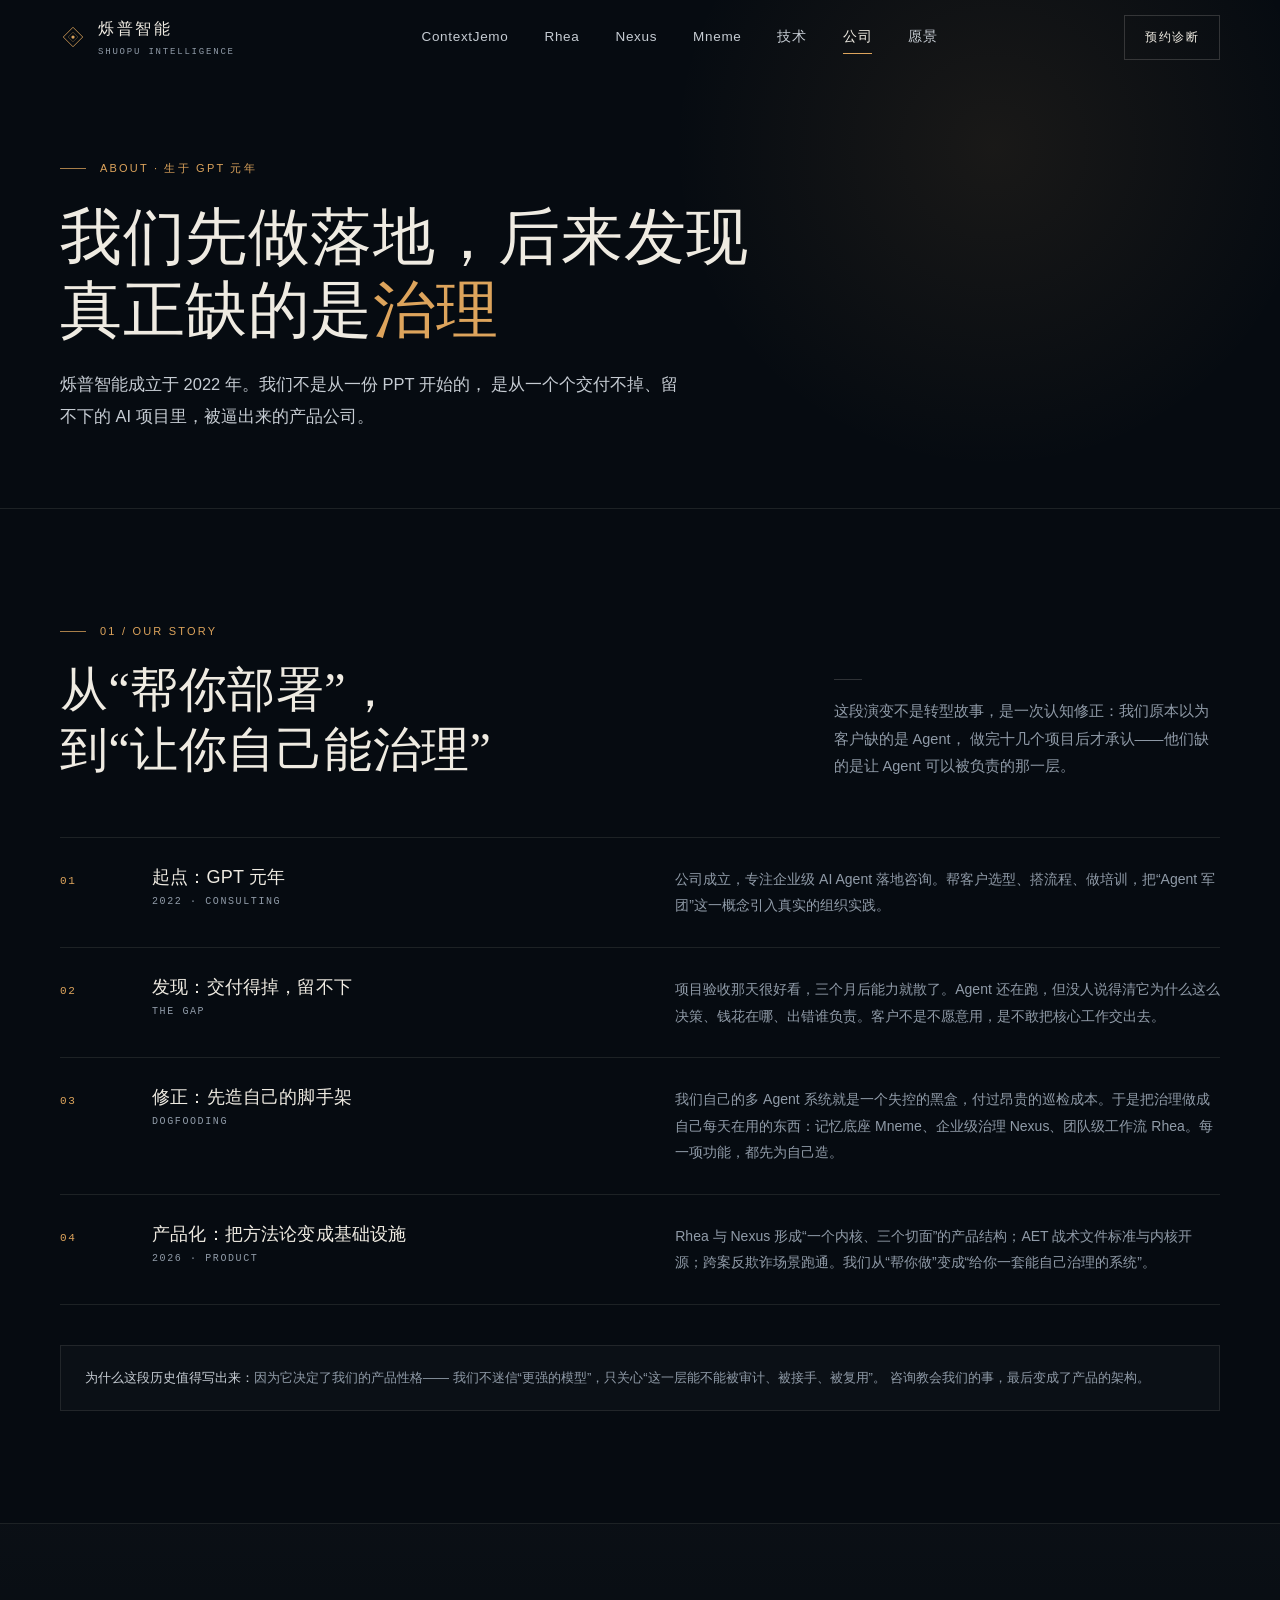
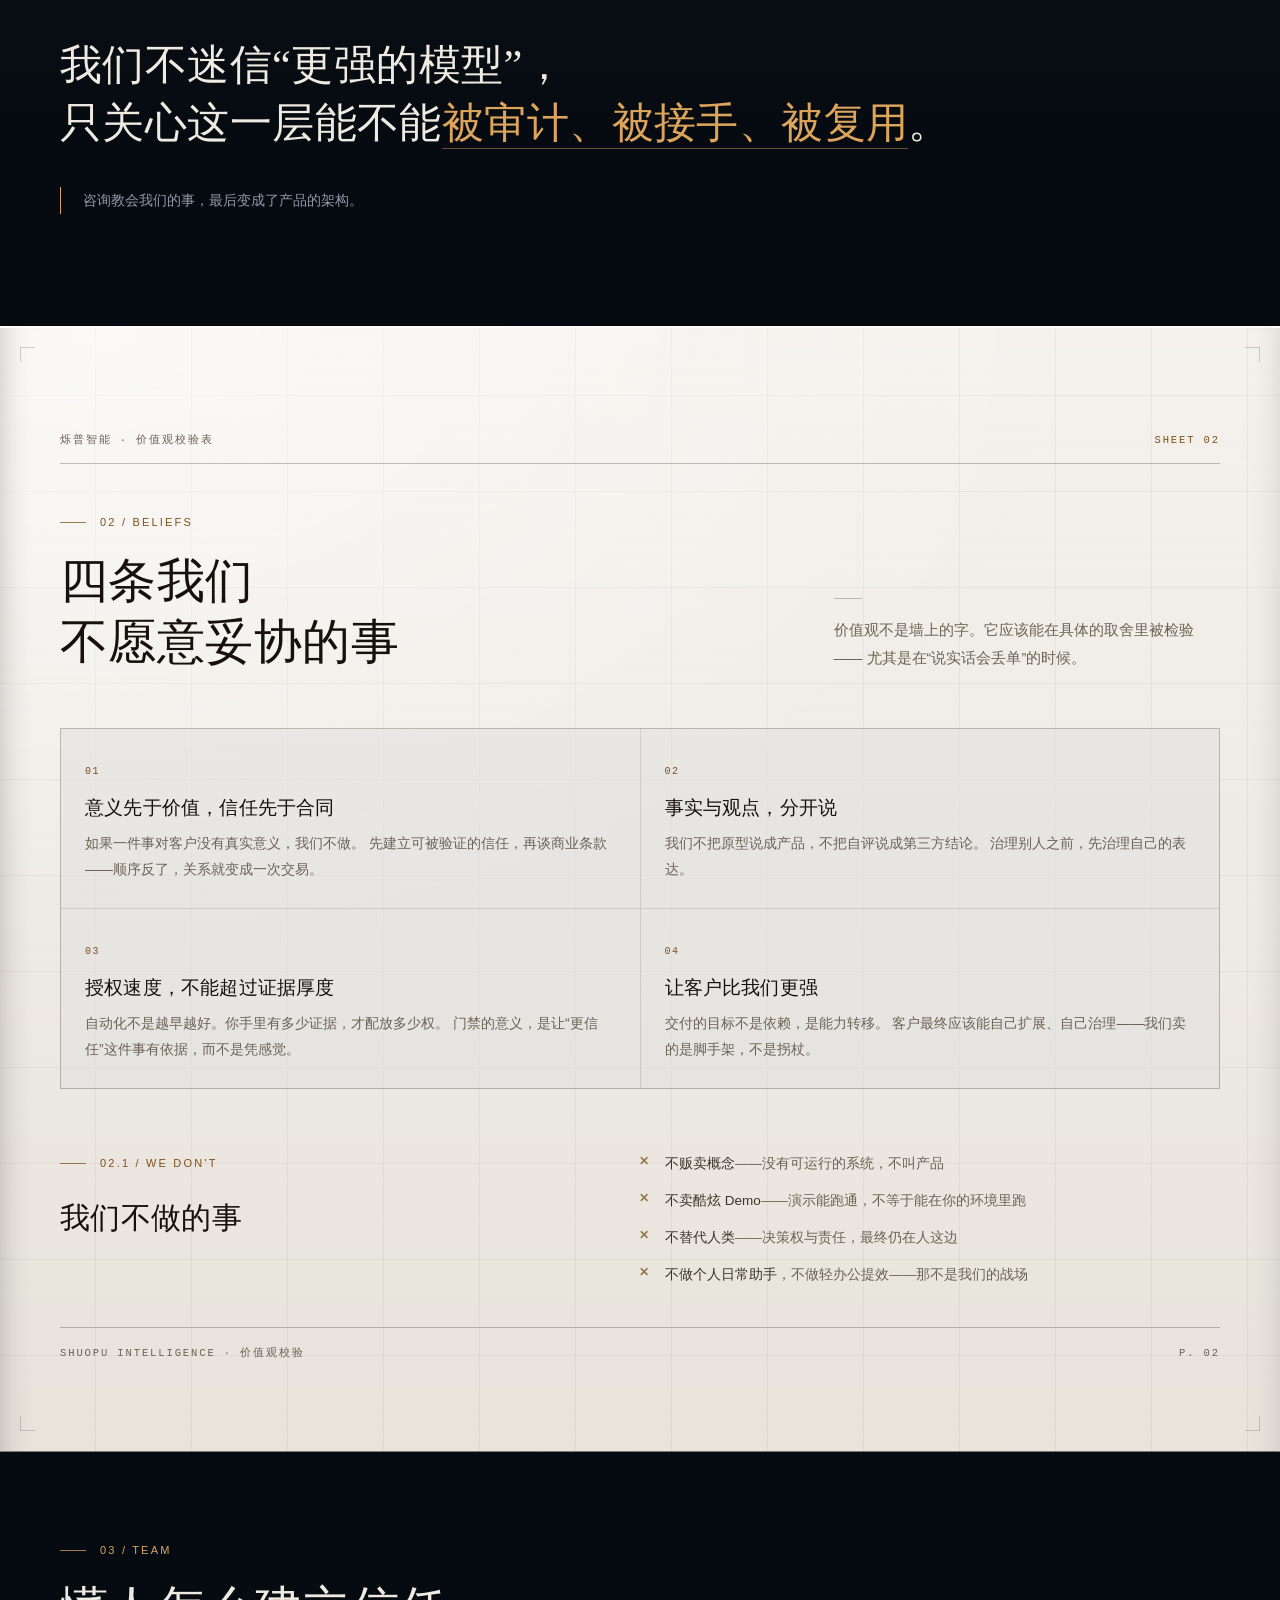
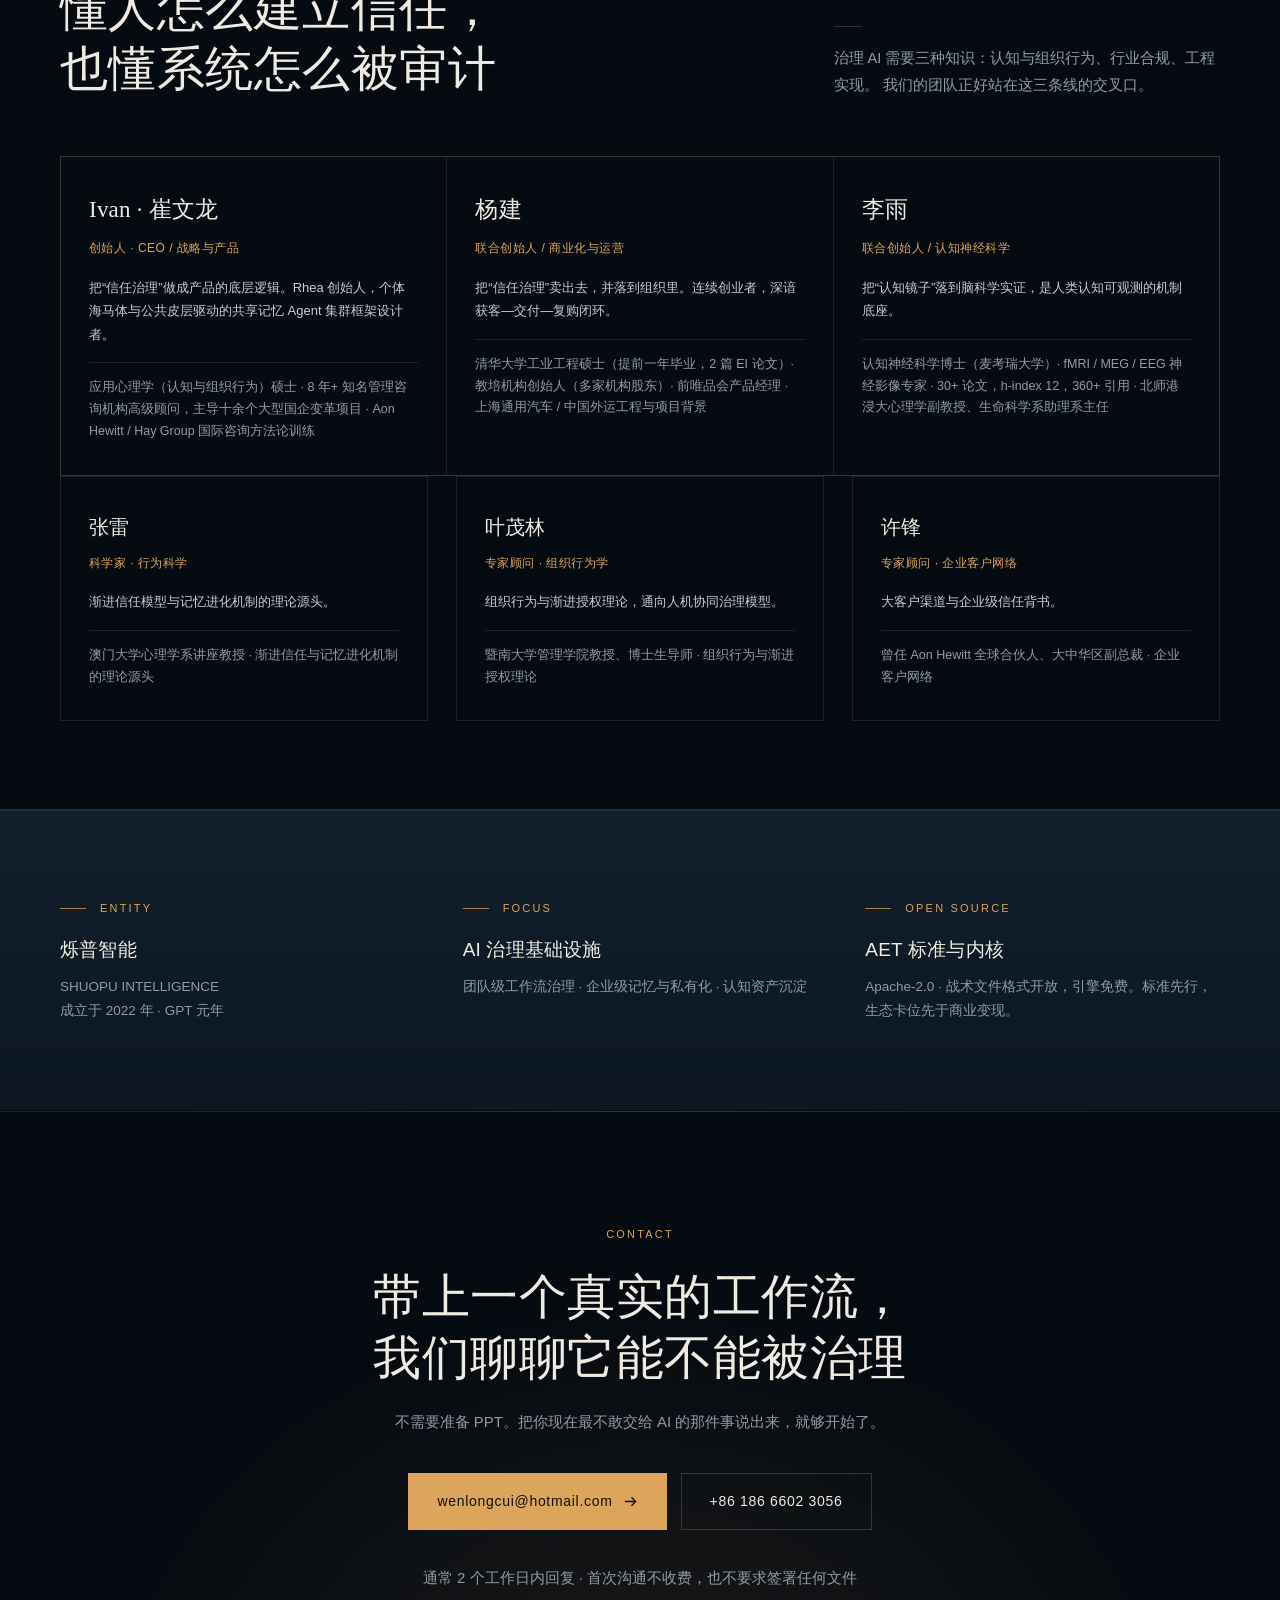
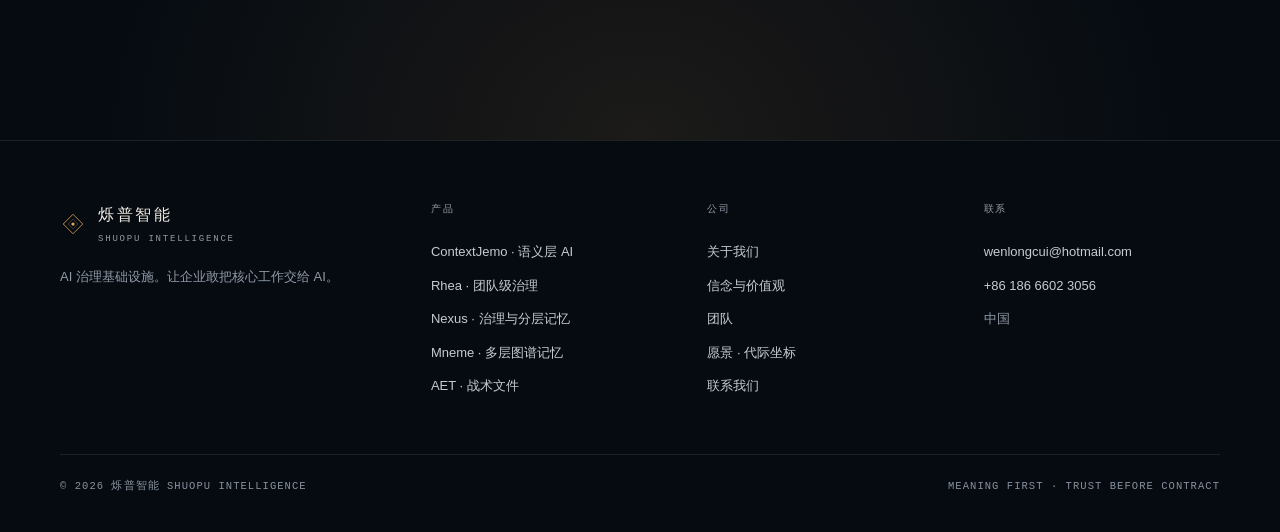
==== commit 90768e4d: "公司官网：增加 ContextJemo 产品站入口 - 导航与页脚加入 https://contextjemo.com/（语义层 AI 产品站） - 覆盖 index/about/rhea/nexus" ====
--- a/about.html
+++ b/about.html
@@ -24,6 +24,7 @@
       <span class="brand-name">烁普智能<span>SHUOPU INTELLIGENCE</span></span>
     </a>
     <nav class="nav-links" id="navLinks">
+      <a href="https://contextjemo.com/">ContextJemo</a>
       <a href="rhea.html">Rhea</a>
       <a href="nexus.html">Nexus</a>
       <a href="index.html#mneme">Mneme</a>
@@ -289,6 +290,7 @@
       </div>
       <div class="foot-col">
         <h5>产品</h5>
+        <a href="https://contextjemo.com/">ContextJemo · 语义层 AI</a>
         <a href="rhea.html">Rhea · 团队级治理</a>
         <a href="nexus.html">Nexus · 治理与分层记忆</a>
         <a href="index.html#mneme">Mneme · 多层图谱记忆</a>
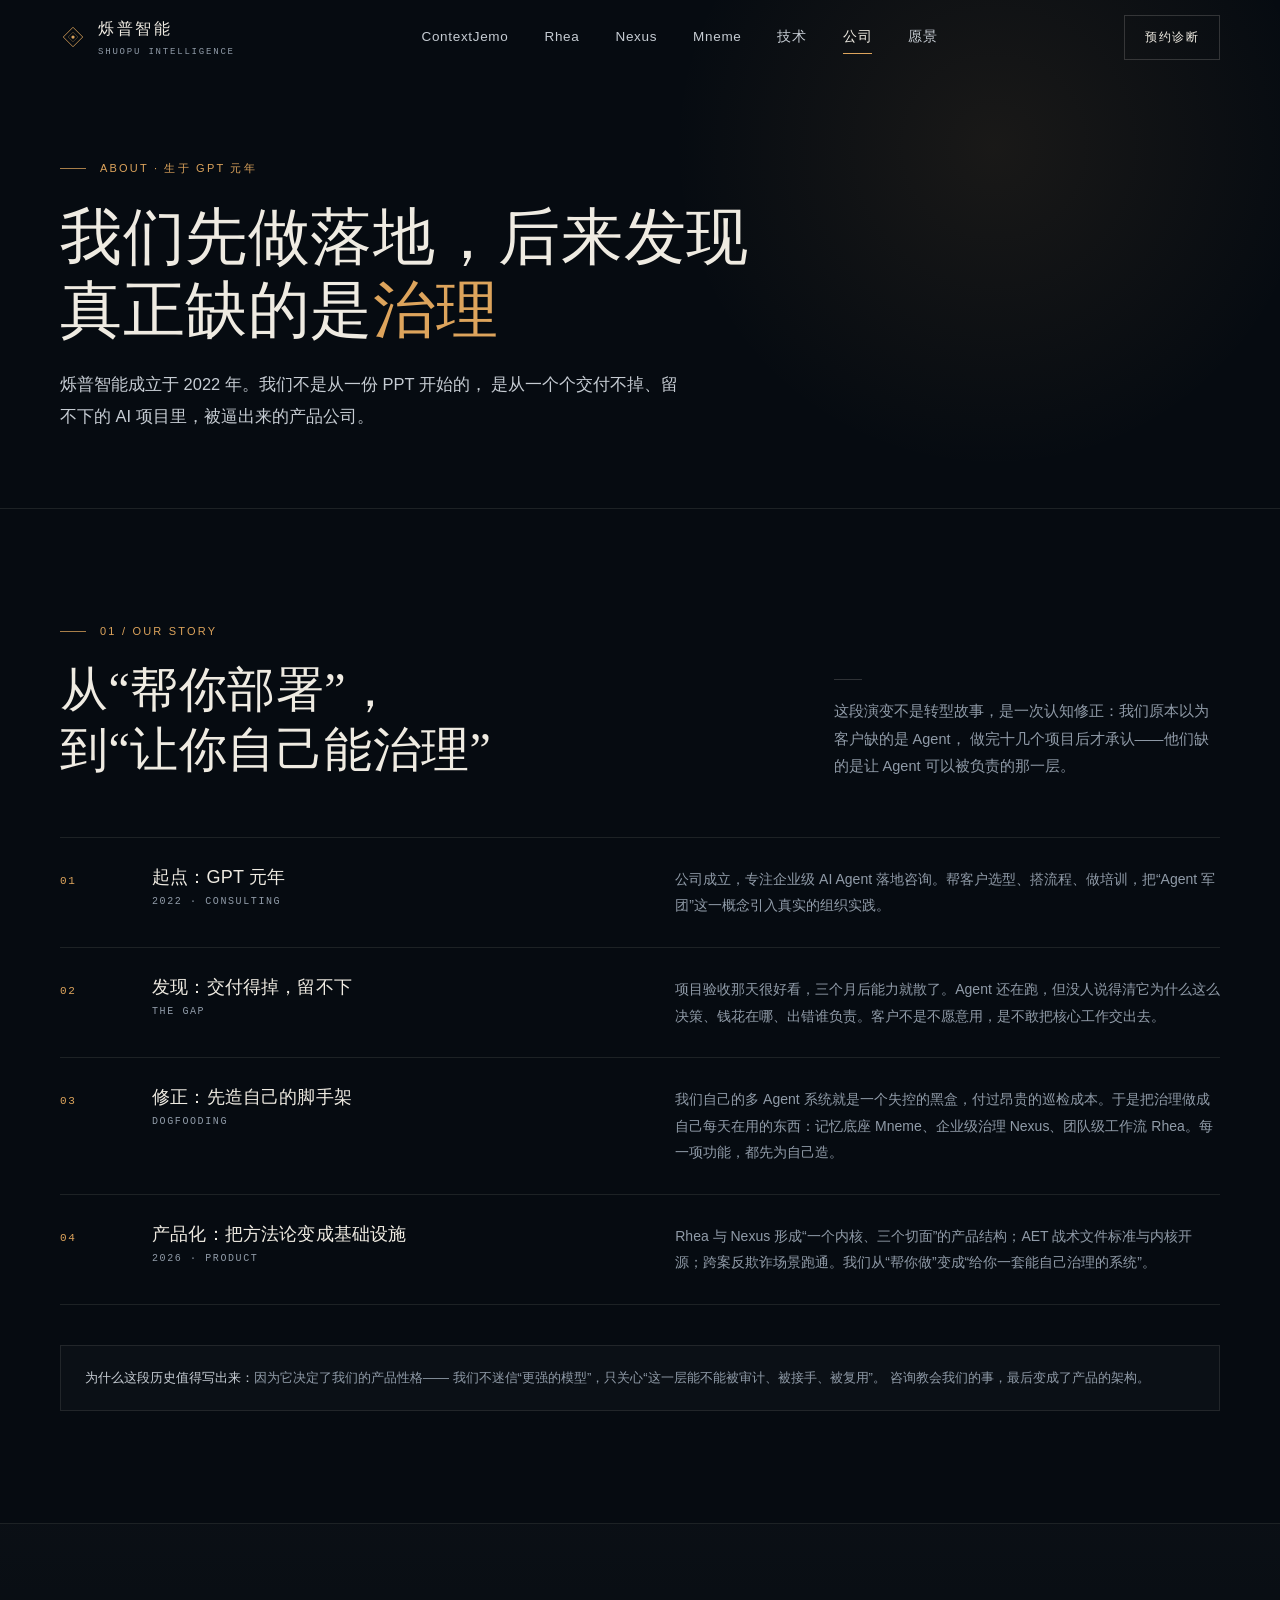
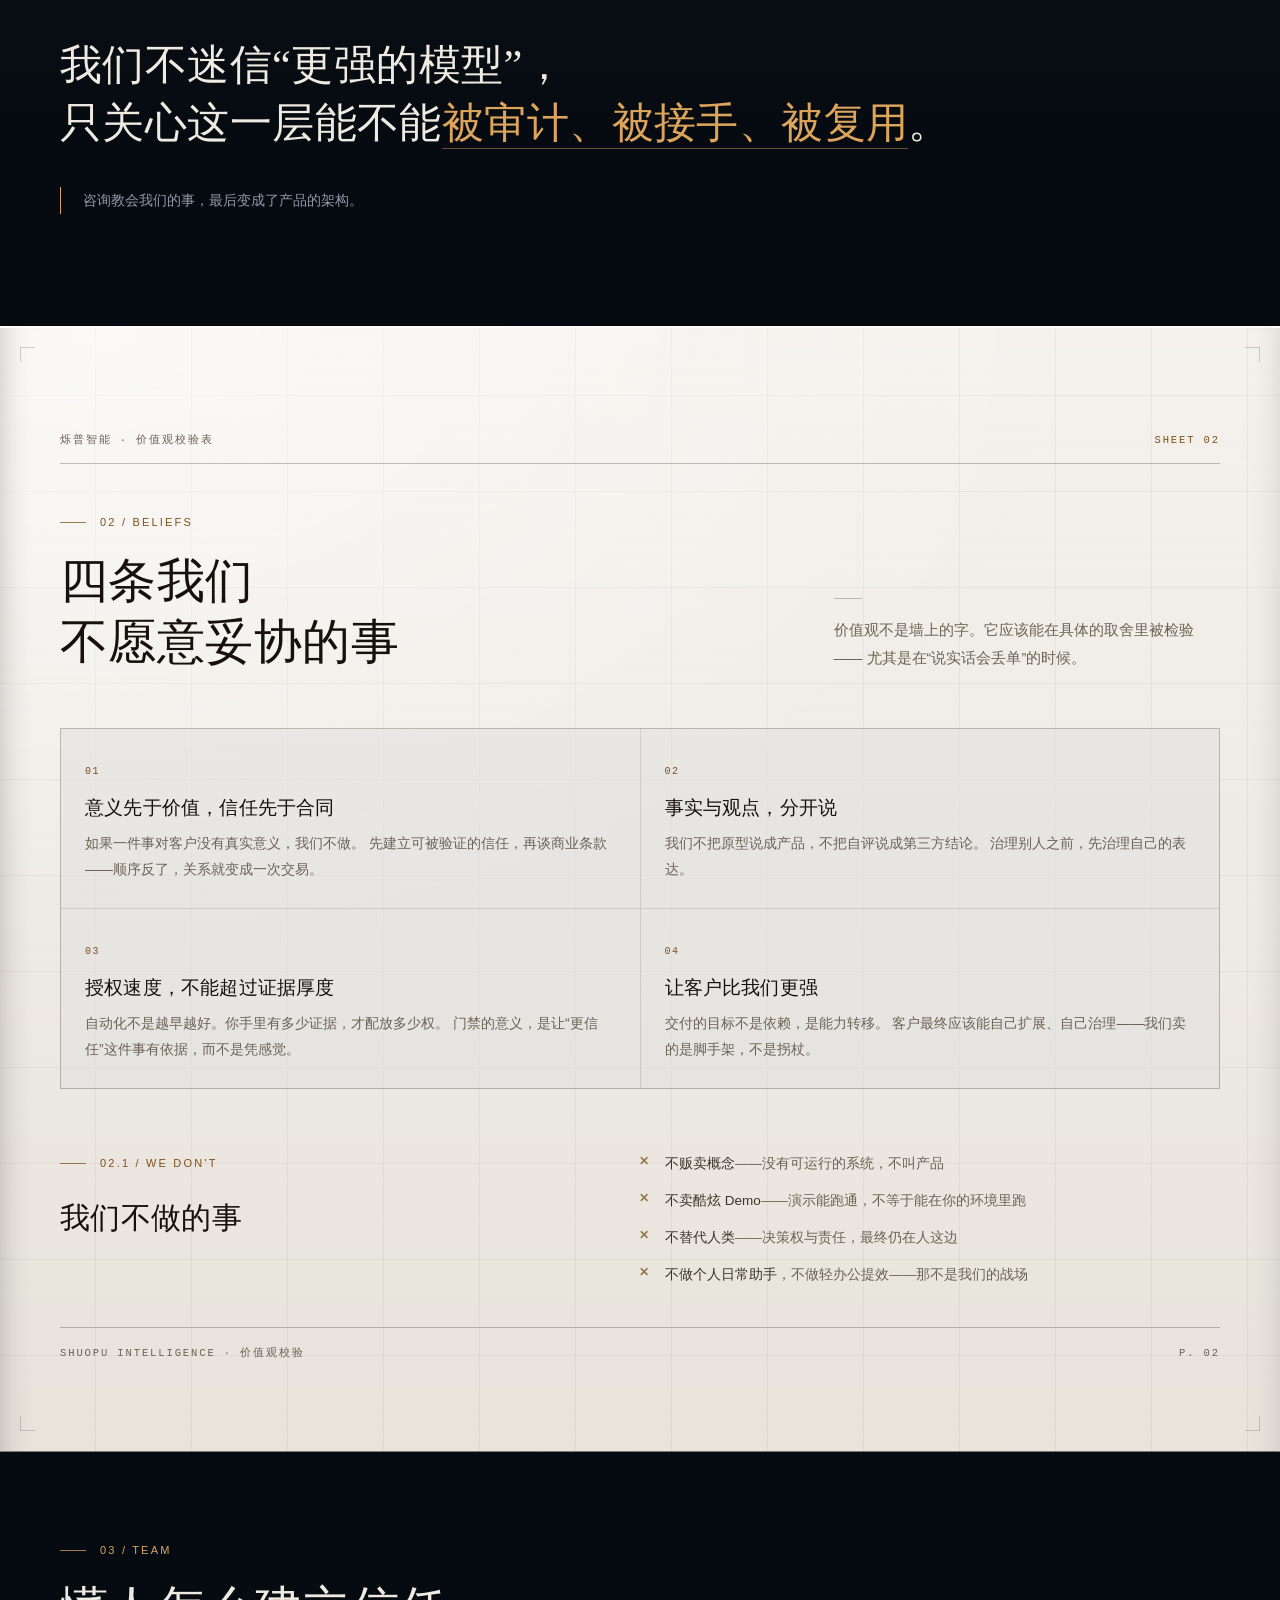
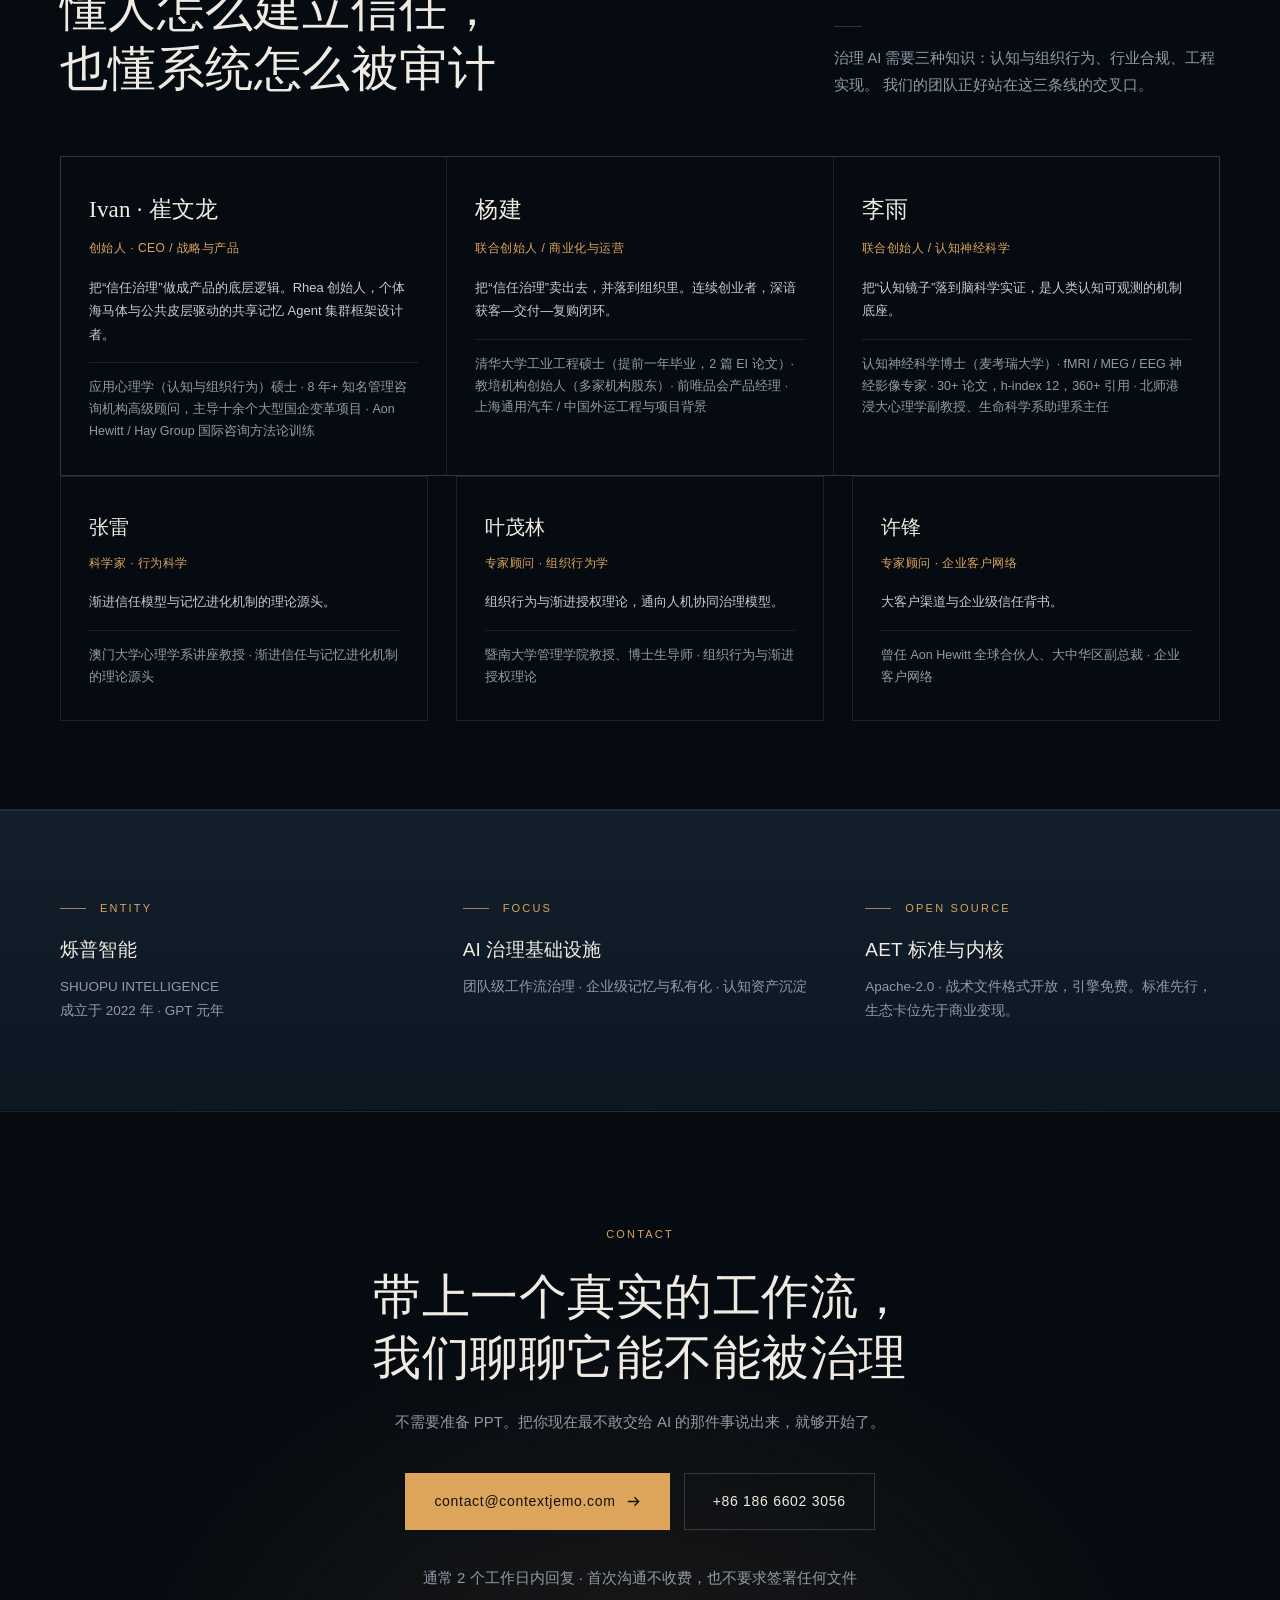
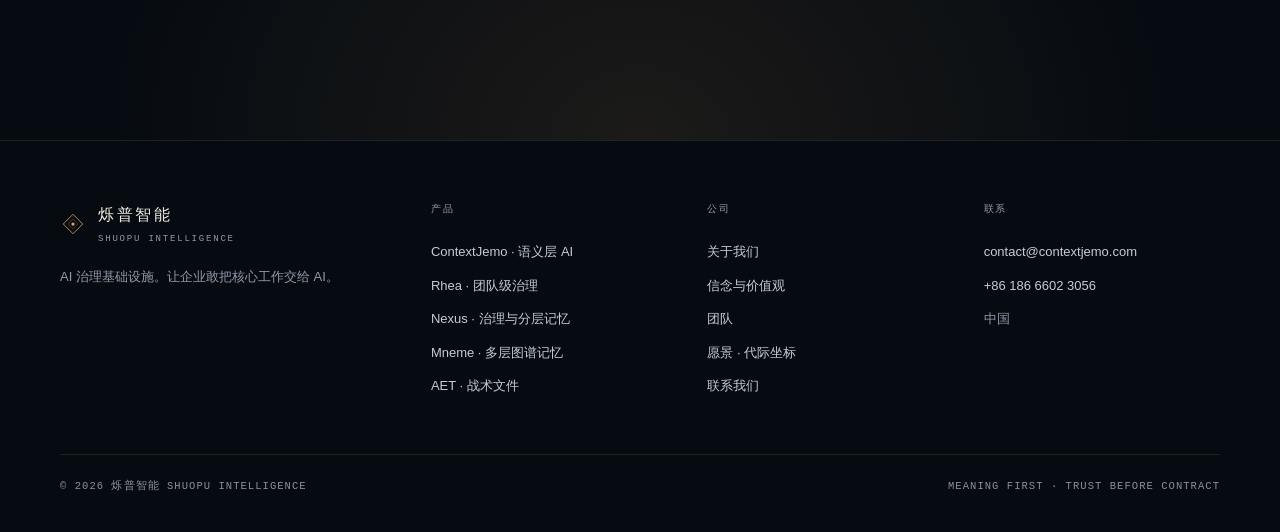
==== commit 439713f5: "公司官网邮箱换成自有域名：contact@contextjemo.com - 阿里企业邮箱（免费版）已开通，域名 contextjemo.com - MX/SPF 已生效：mail.mxhichina" ====
--- a/about.html
+++ b/about.html
@@ -263,7 +263,7 @@
     <h2 class="h1 rv rv-d1">带上一个真实的工作流，<br>我们聊聊它能不能被治理</h2>
     <p class="rv rv-d2">不需要准备 PPT。把你现在最不敢交给 AI 的那件事说出来，就够开始了。</p>
     <div class="cta-actions rv rv-d3">
-      <a class="btn btn--solid" href="mailto:wenlongcui@hotmail.com">wenlongcui@hotmail.com
+      <a class="btn btn--solid" href="mailto:contact@contextjemo.com">contact@contextjemo.com
         <svg viewBox="0 0 16 16" fill="none" stroke="currentColor" stroke-width="1.4"><path d="M2 8h11M9 3.5 13.5 8 9 12.5"/></svg>
       </a>
       <a class="btn btn--ghost" href="tel:18666023056">+86 186 6602 3056</a>
@@ -306,7 +306,7 @@
       </div>
       <div class="foot-col">
         <h5>联系</h5>
-        <a href="mailto:wenlongcui@hotmail.com">wenlongcui@hotmail.com</a>
+        <a href="mailto:contact@contextjemo.com">contact@contextjemo.com</a>
         <a href="tel:18666023056">+86 186 6602 3056</a>
         <span style="color:var(--muted)">中国</span>
       </div>
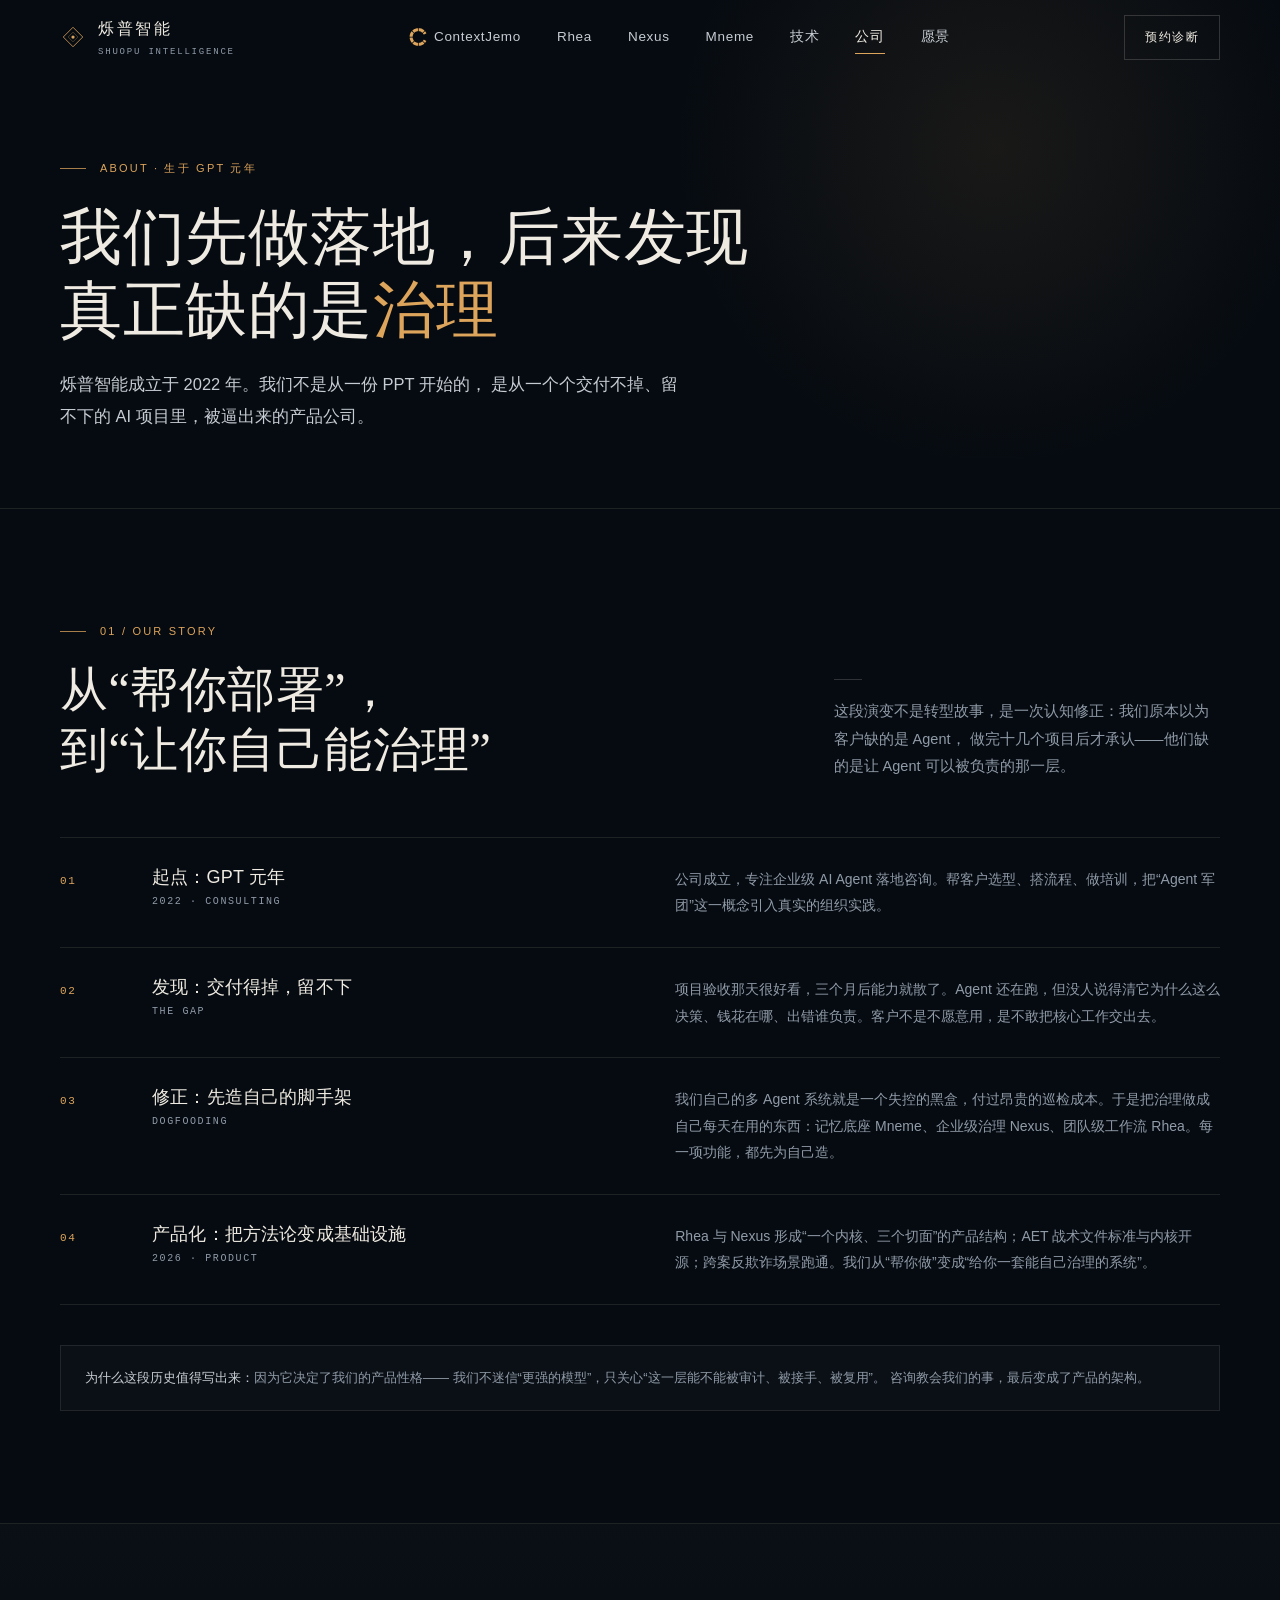
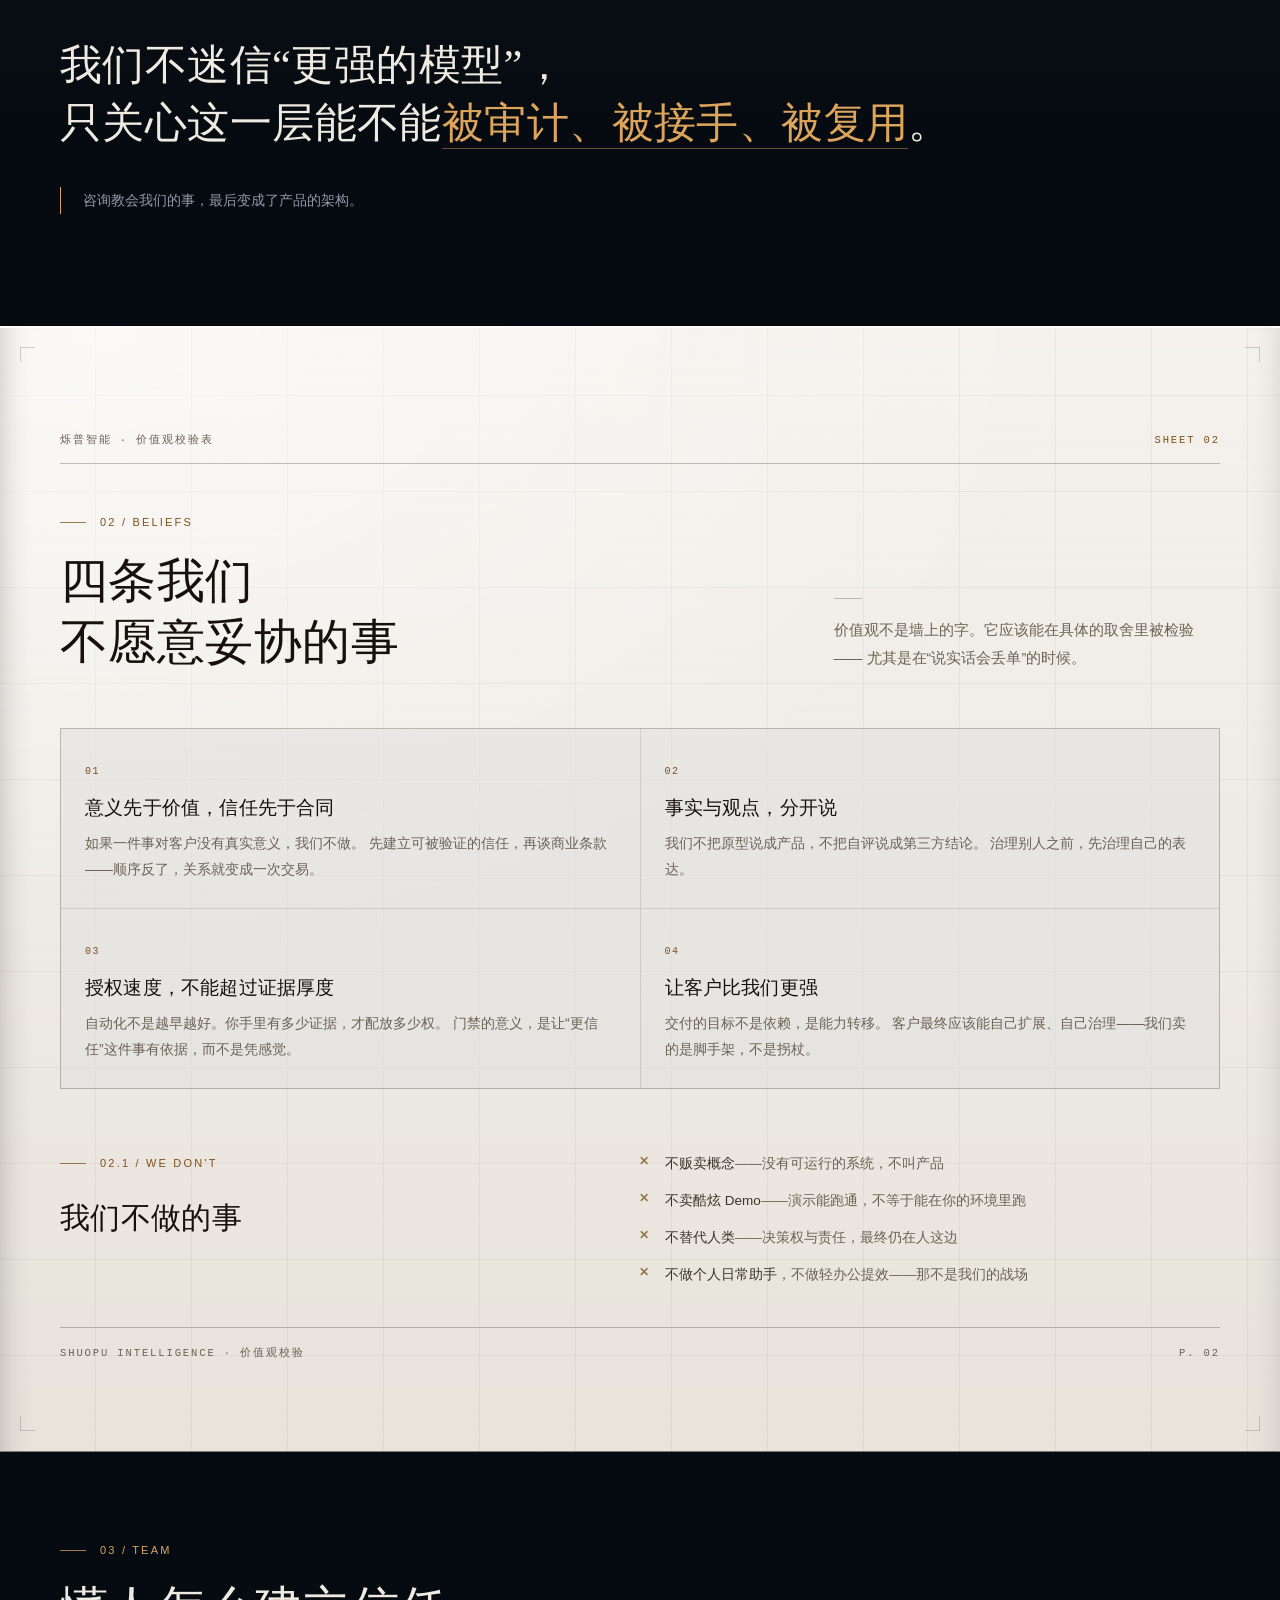
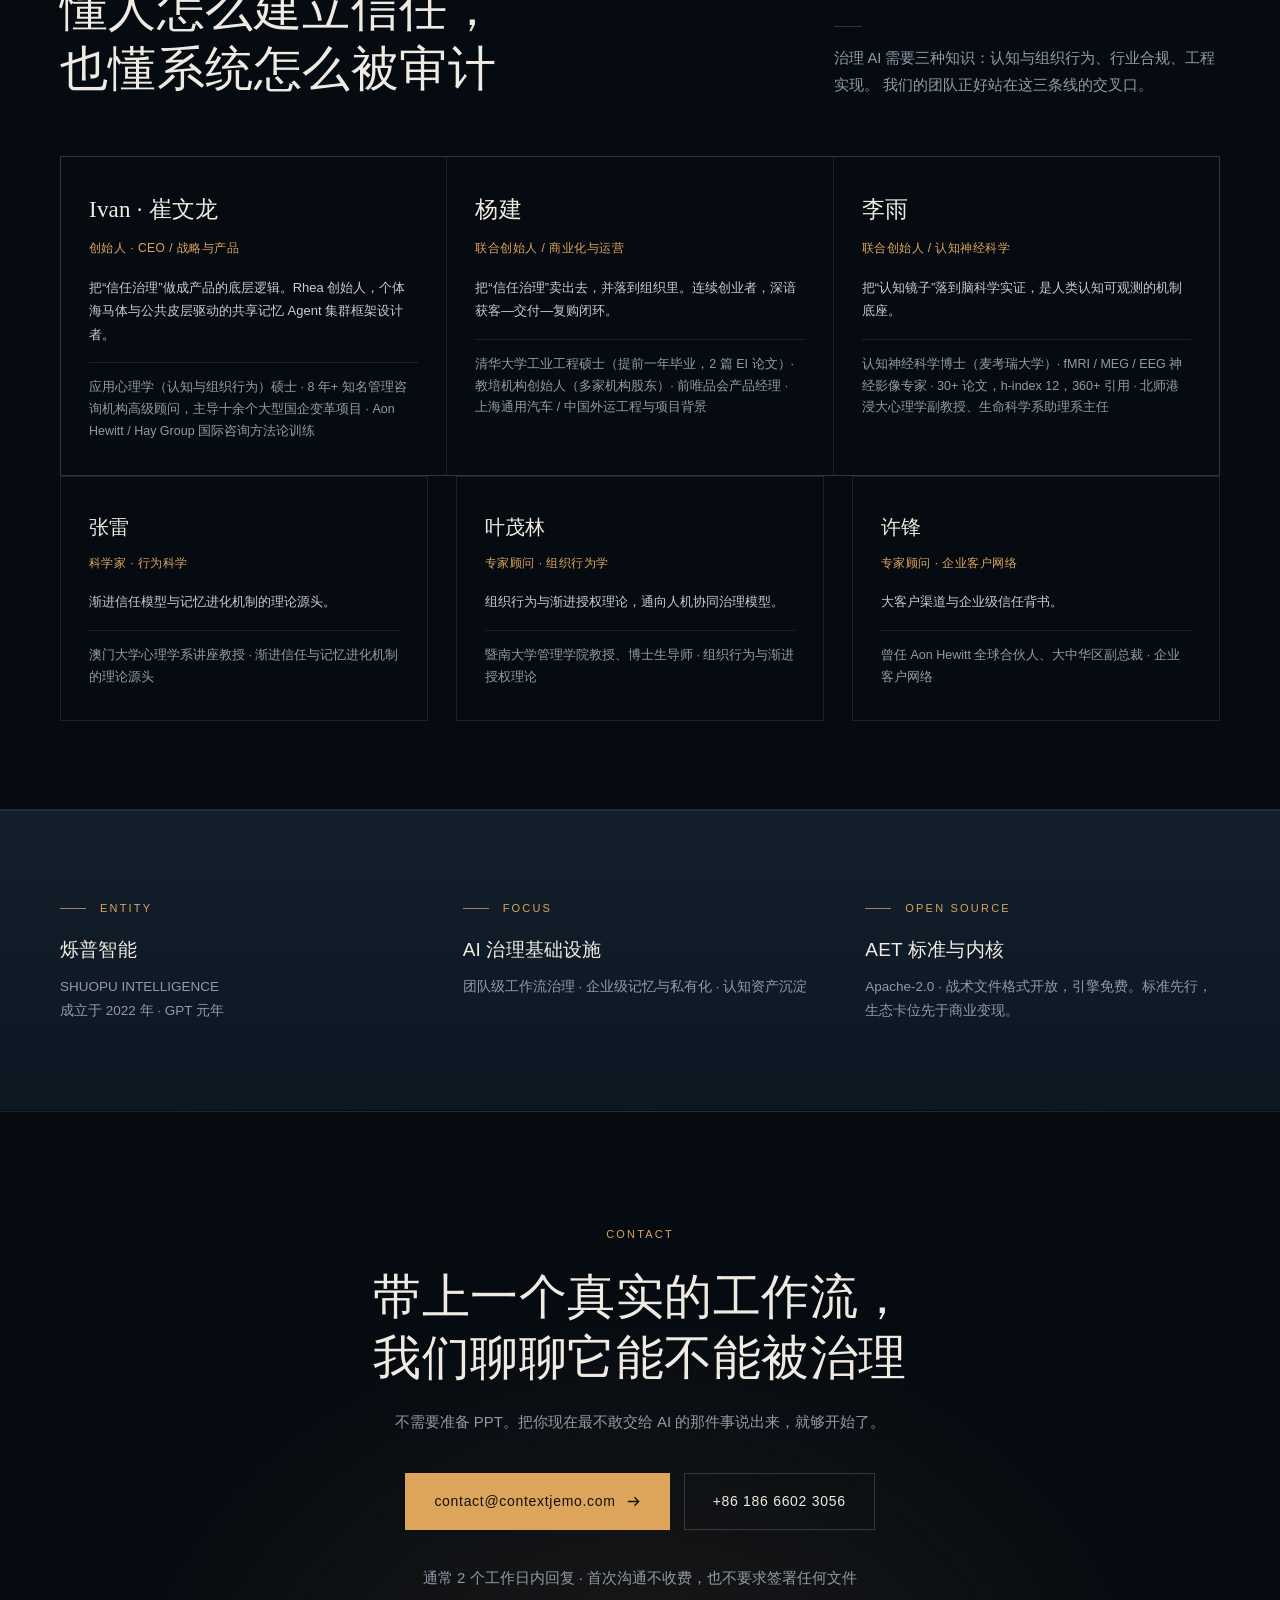
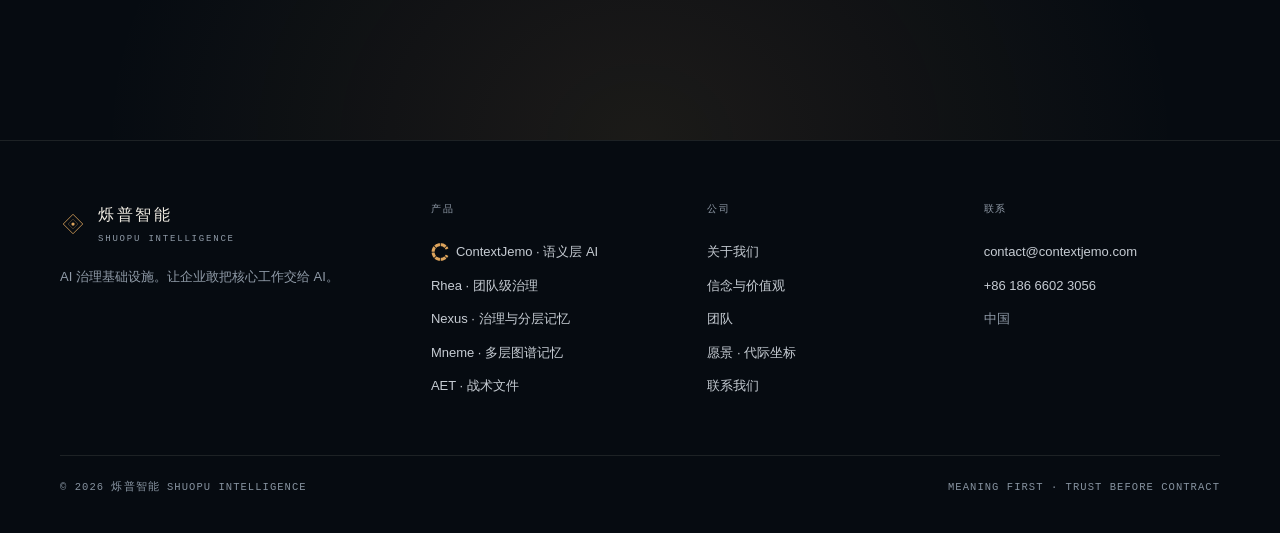
==== commit 816ad655: "feat(brand): ContextJemo 产品入口换用新 logo 标记 - 导航与页脚的 ContextJemo 入口加上琥珀分段 C 标记 cj-mark.svg - 修复全局 img{d" ====
--- a/about.html
+++ b/about.html
@@ -24,7 +24,7 @@
       <span class="brand-name">烁普智能<span>SHUOPU INTELLIGENCE</span></span>
     </a>
     <nav class="nav-links" id="navLinks">
-      <a href="https://contextjemo.com/">ContextJemo</a>
+      <a class="cj-link" href="https://contextjemo.com/"><img class="cj-mark cj-mark--sm" src="assets/logo/cj-mark.svg" alt="">ContextJemo</a>
       <a href="rhea.html">Rhea</a>
       <a href="nexus.html">Nexus</a>
       <a href="index.html#mneme">Mneme</a>
@@ -290,7 +290,7 @@
       </div>
       <div class="foot-col">
         <h5>产品</h5>
-        <a href="https://contextjemo.com/">ContextJemo · 语义层 AI</a>
+        <a class="cj-link" href="https://contextjemo.com/"><img class="cj-mark cj-mark--sm" src="assets/logo/cj-mark.svg" alt="">ContextJemo · 语义层 AI</a>
         <a href="rhea.html">Rhea · 团队级治理</a>
         <a href="nexus.html">Nexus · 治理与分层记忆</a>
         <a href="index.html#mneme">Mneme · 多层图谱记忆</a>
--- a/assets/css/site.css
+++ b/assets/css/site.css
@@ -286,6 +286,8 @@
 
 .brand { display: flex; align-items: center; gap: 12px; }
 .brand svg { width: 26px; height: 26px; flex: none; }
+/* ContextJemo 分段 C 标记 · 官网产品入口（导航 / 页脚） */
+img.cj-mark--sm { width: 18px; height: 18px; flex: none; object-fit: contain; }
 .brand-name {
   font-size: 16px;
   letter-spacing: 0.16em;
@@ -1930,3 +1932,6 @@
    用 inline-block + padding-block 撑到 ≥24px，不改变视觉密度与字阶。 */
 .trace { display: inline-block; padding-block: 5px; position: relative; z-index: 2; }
 .trace a { display: inline-block; padding-block: 5px; }
+
+/* ContextJemo 入口：标记 + 文字保持行内对齐（须在 .foot-col a 之后） */
+a.cj-link { display: inline-flex; align-items: center; gap: 7px; }
